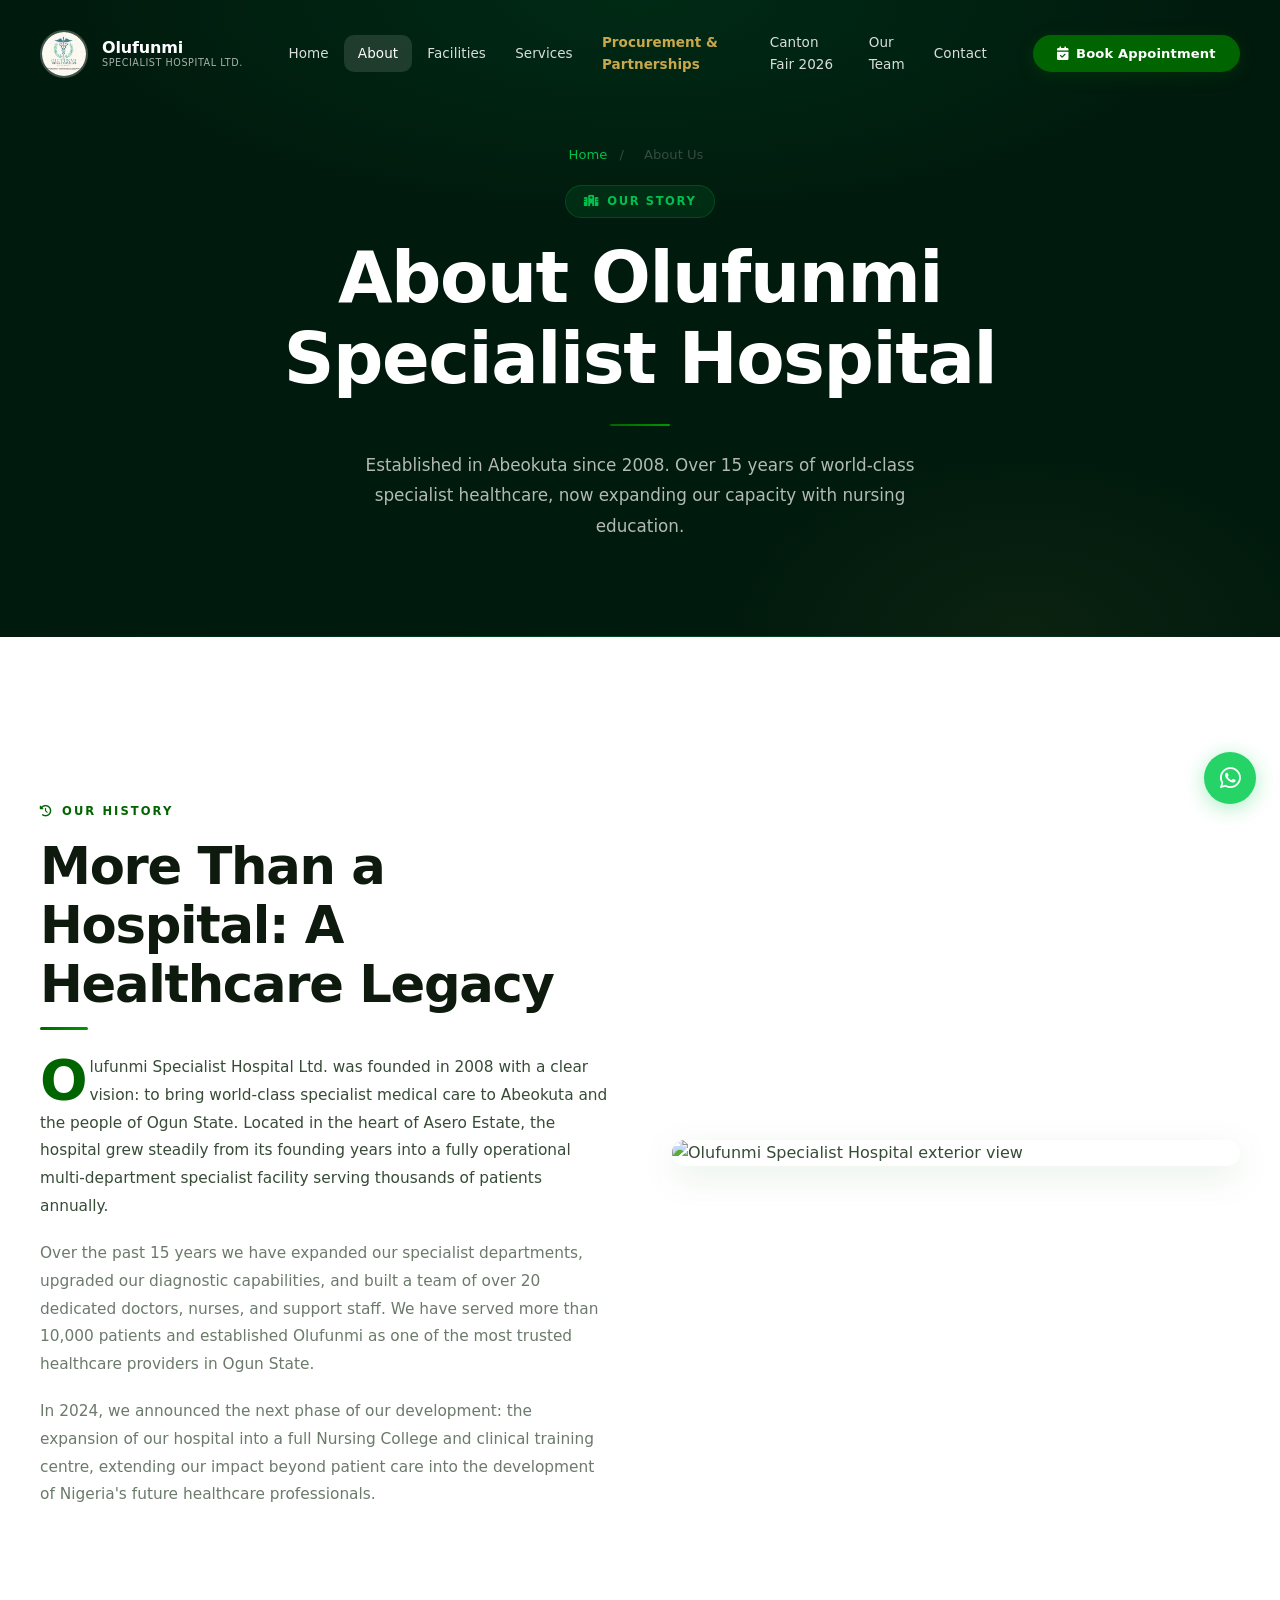
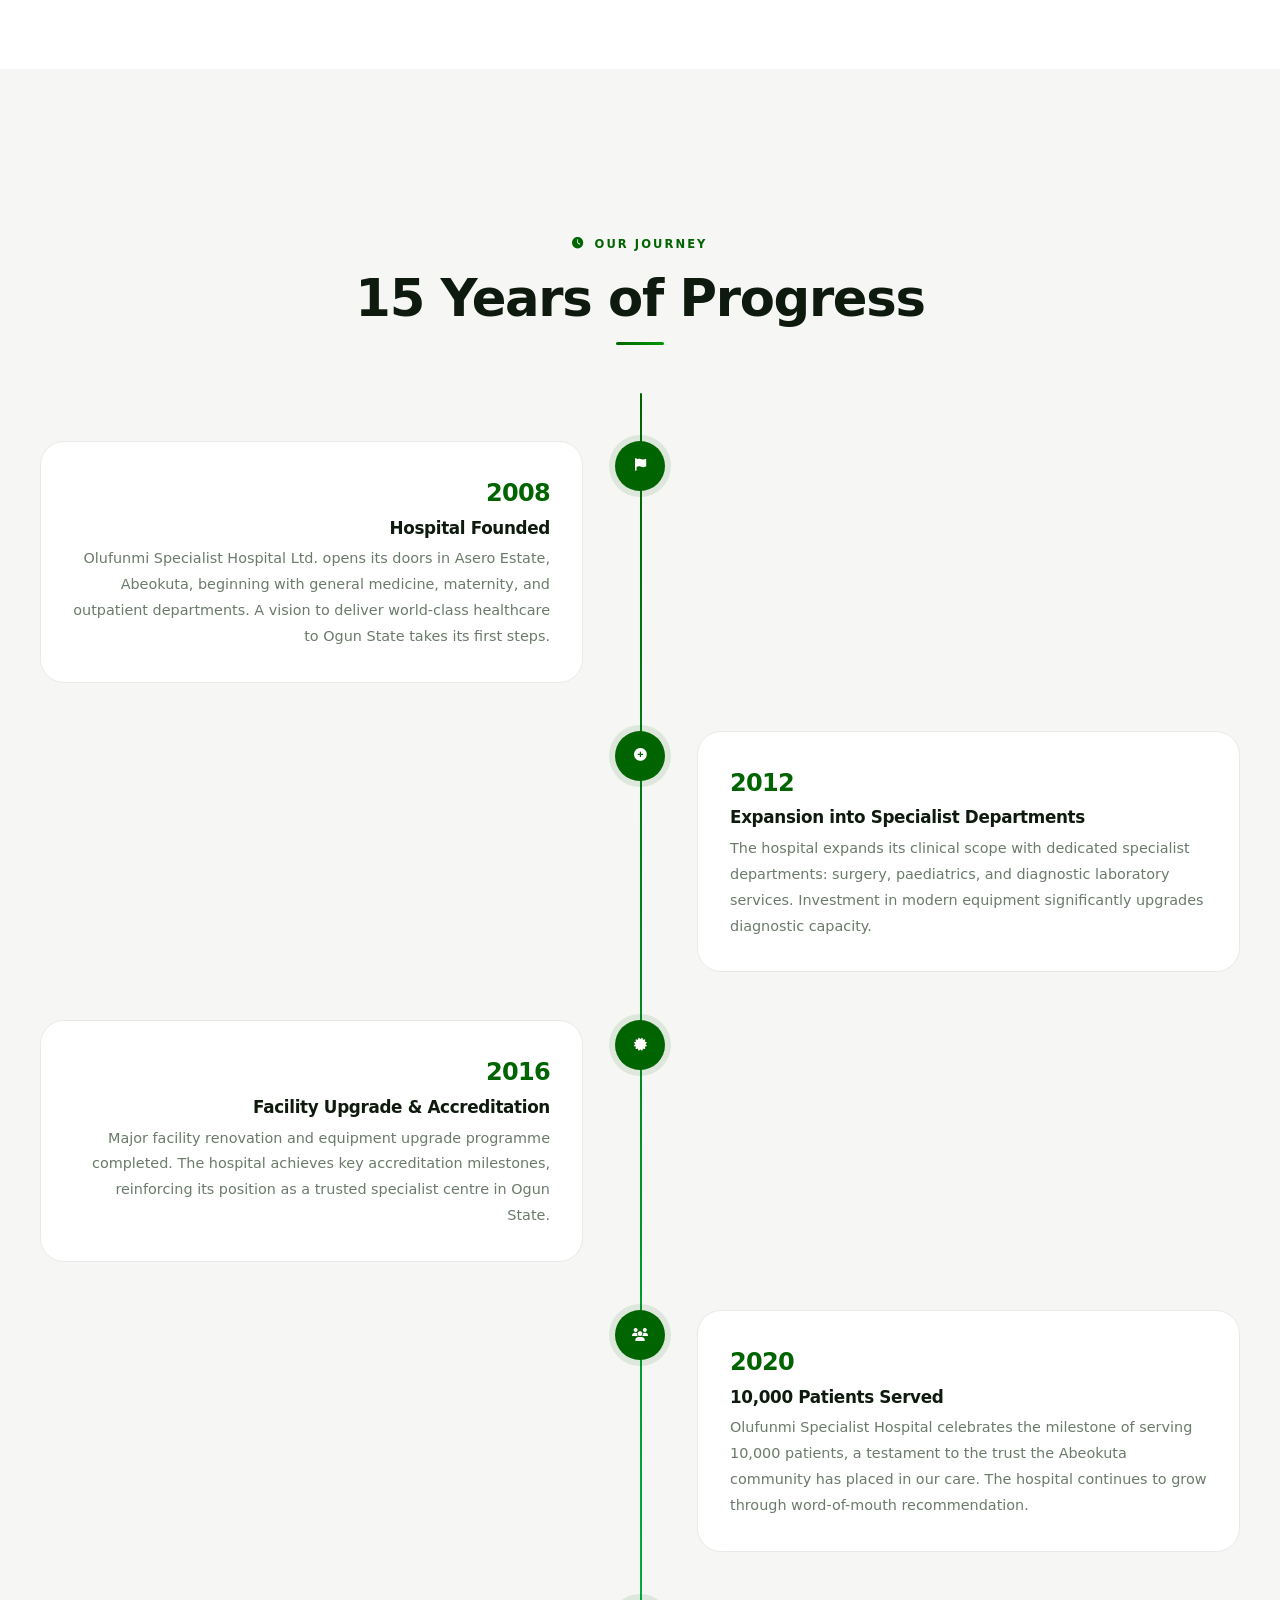
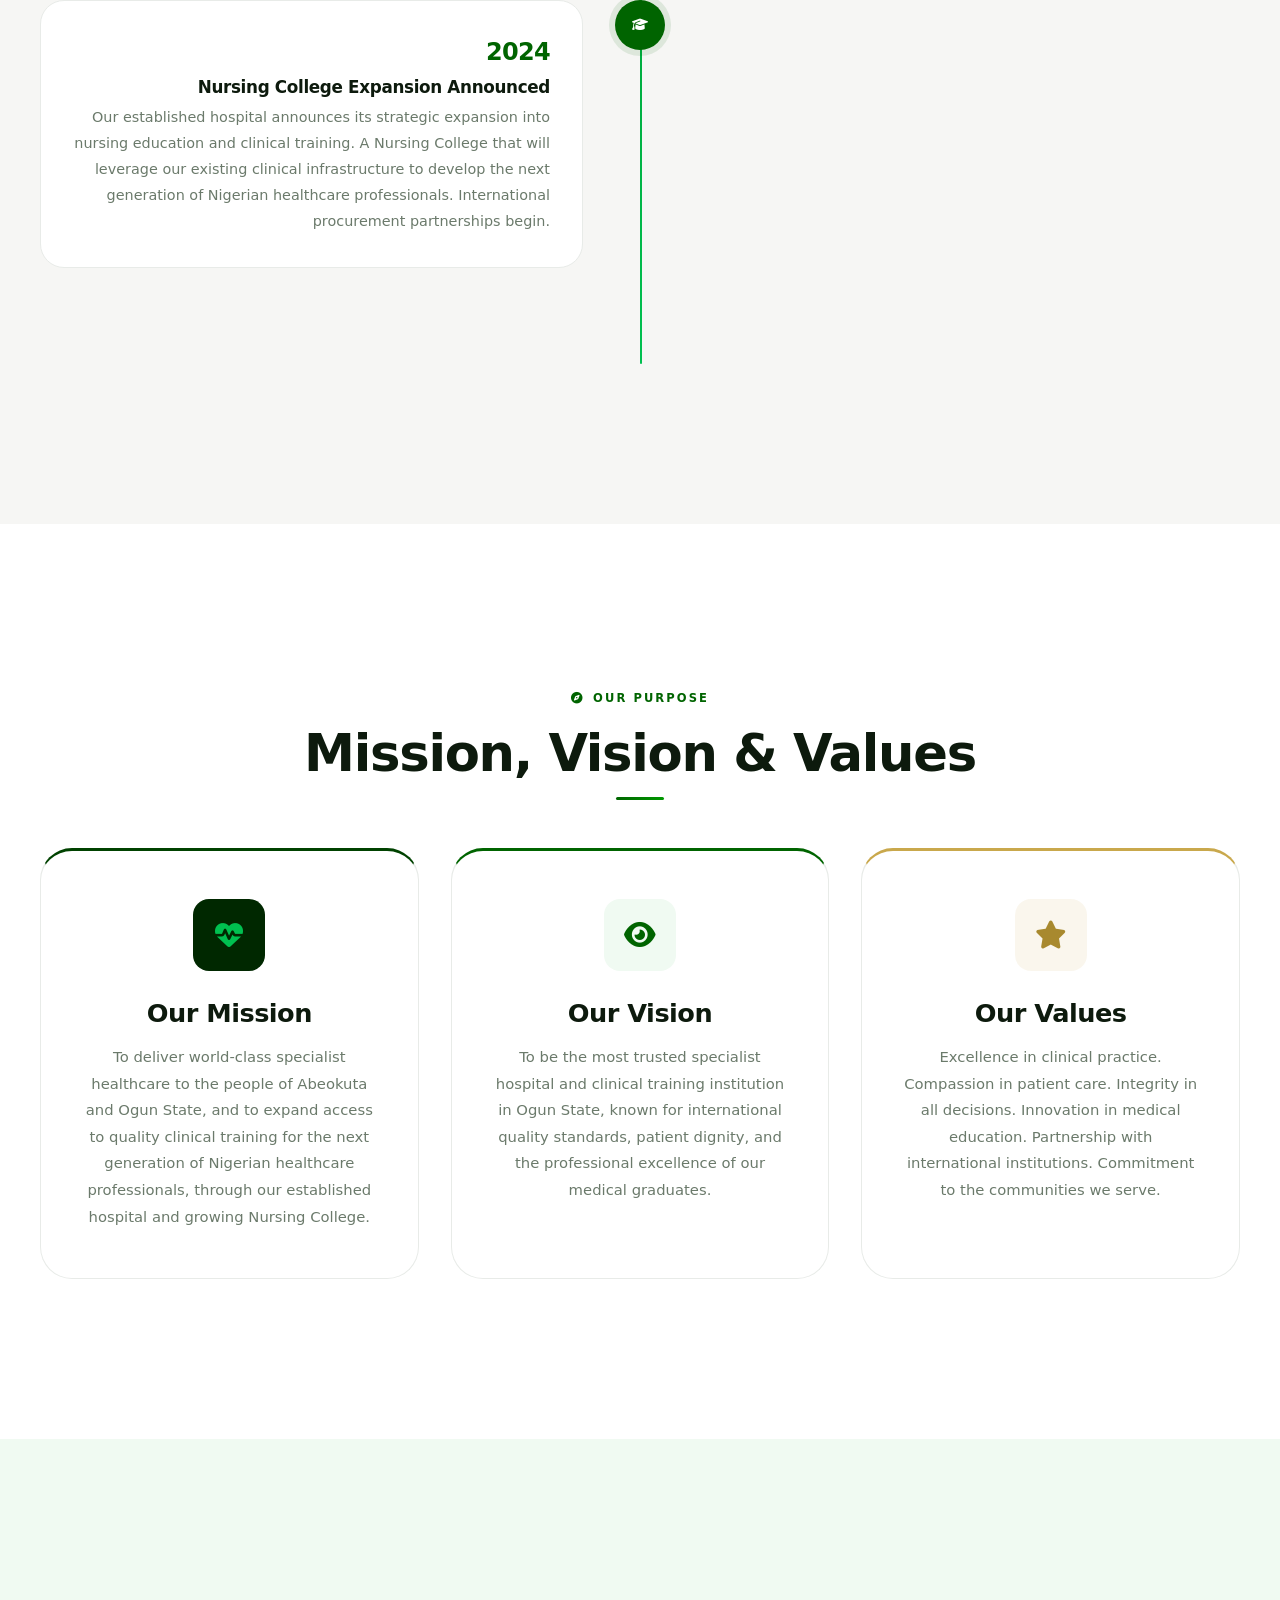
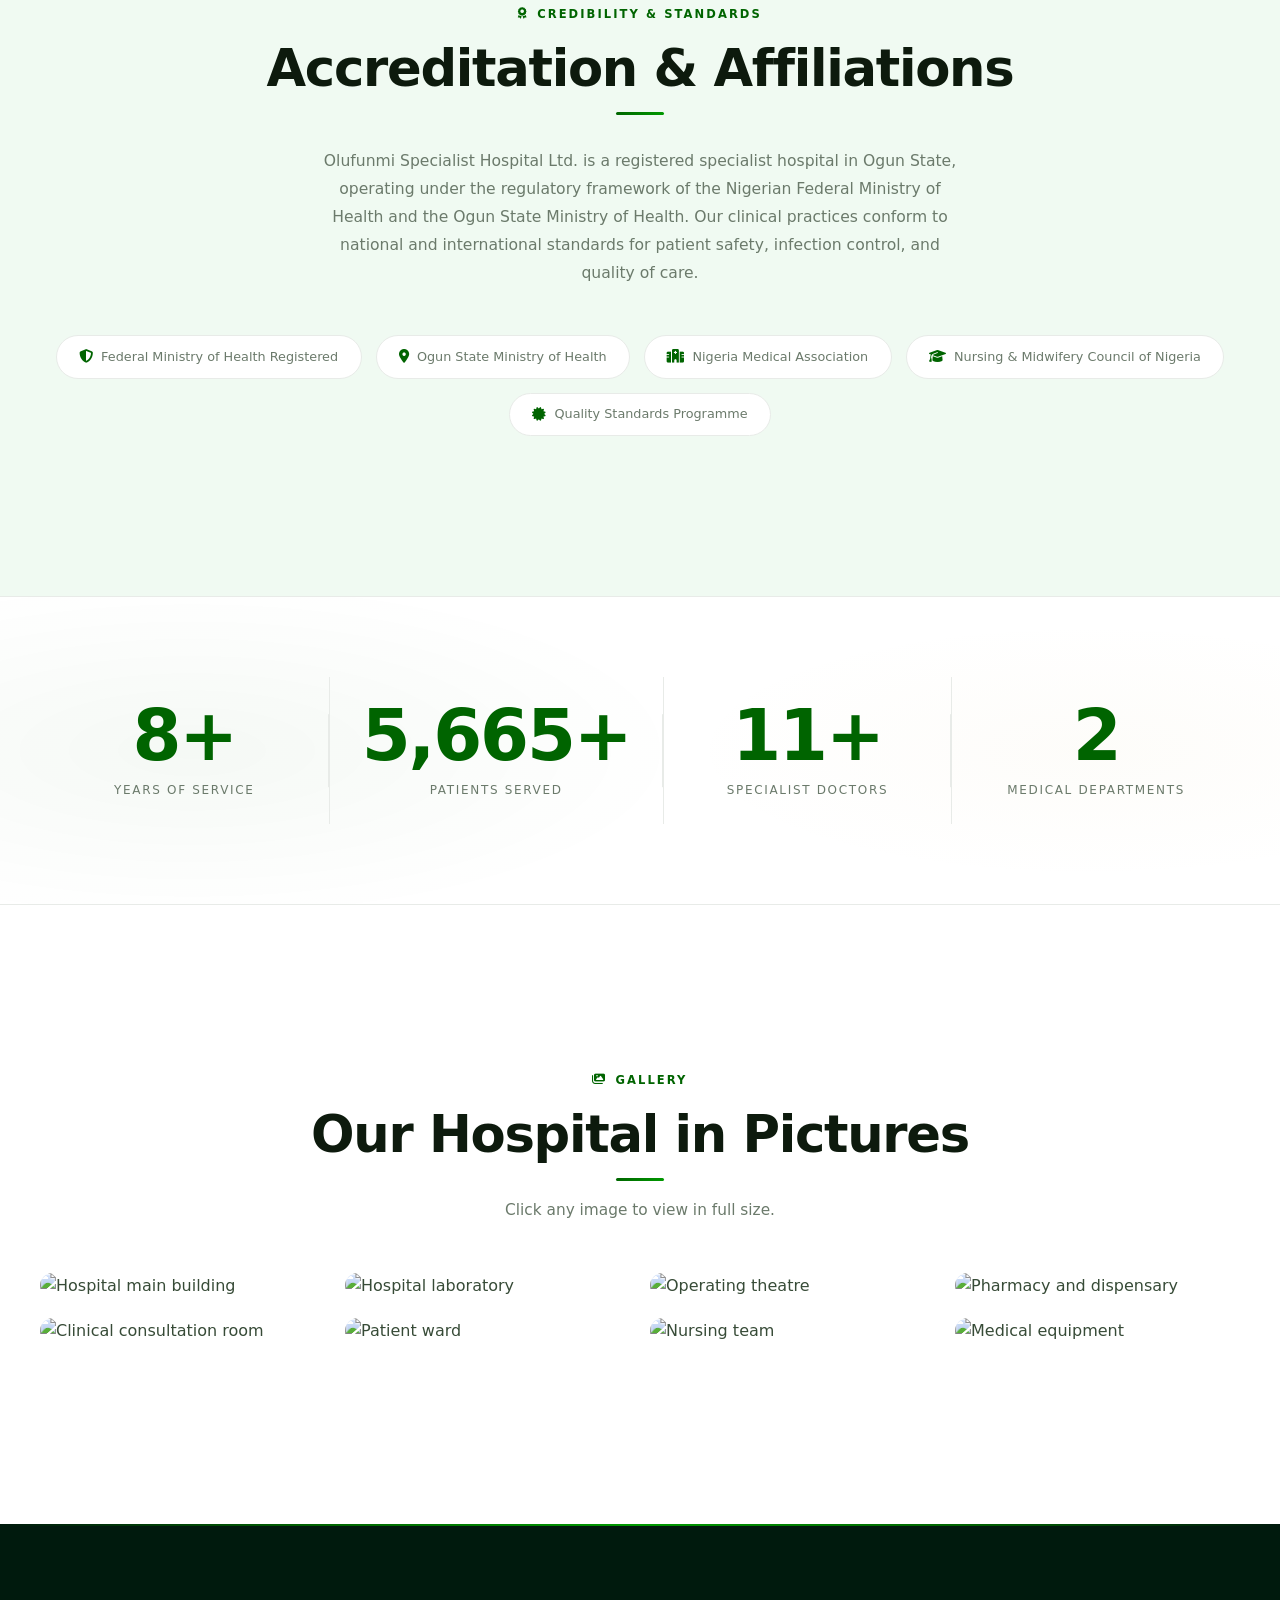
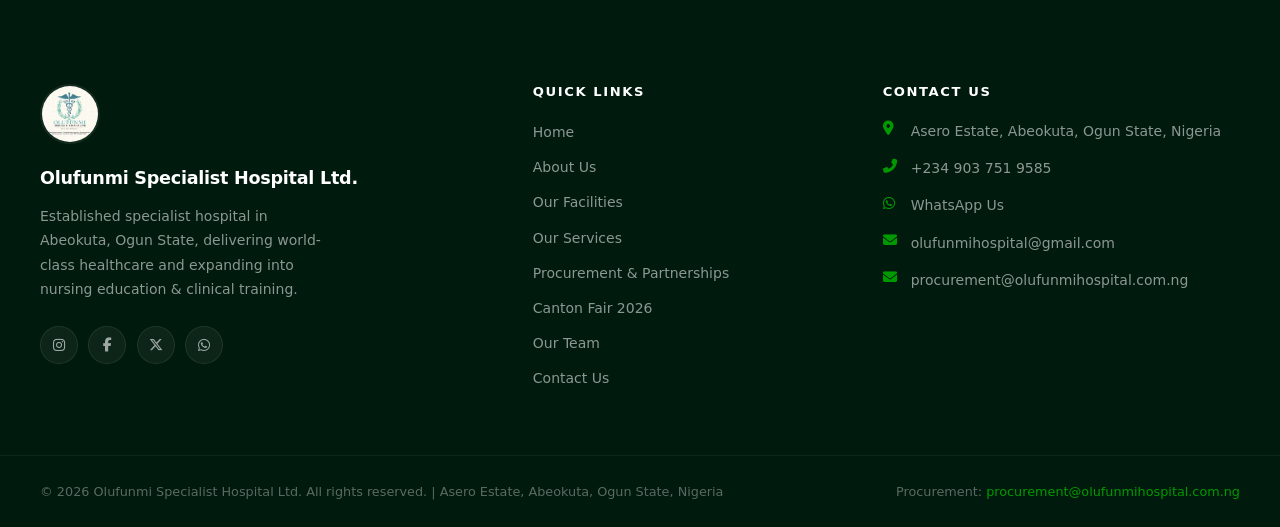
==== about.html @ 8be406b4 "first commit" ====
<!DOCTYPE html>
<html lang="en">
<head>
  <meta charset="UTF-8">
  <meta name="viewport" content="width=device-width, initial-scale=1.0">
  <meta name="description" content="About Olufunmi Specialist Hospital Ltd., established in Abeokuta, Ogun State since 2008. Over 15 years delivering world-class specialist healthcare, now expanding into nursing education.">
  <meta name="keywords" content="about Olufunmi Specialist Hospital, hospital history Abeokuta, specialist hospital Ogun State Nigeria, nursing college expansion Nigeria">
  <meta property="og:title" content="About Us | Olufunmi Specialist Hospital Ltd.">
  <meta property="og:description" content="Established in 2008, Olufunmi Specialist Hospital has served Abeokuta for over 15 years. Learn about our history, mission, and expansion into nursing education.">
  <meta property="og:type" content="website">
  <meta name="theme-color" content="#003087">
  <title>About Us | Olufunmi Specialist Hospital Ltd.</title>
  <link href="https://fonts.googleapis.com/css2?family=Playfair+Display:wght@400;600;700;900&family=DM+Sans:wght@300;400;500;600;700&display=swap" rel="stylesheet">
  <link rel="stylesheet" href="https://cdnjs.cloudflare.com/ajax/libs/font-awesome/6.5.0/css/all.min.css">
  <link rel="stylesheet" href="https://cdnjs.cloudflare.com/ajax/libs/aos/2.3.4/aos.css">
  <link rel="stylesheet" href="https://cdnjs.cloudflare.com/ajax/libs/Swiper/10.3.1/swiper-bundle.min.css">
  <link rel="stylesheet" href="assets/css/styles.css">
</head>
<body>
  <a href="#main-content" class="sr-only skip-link">Skip to main content</a>

  <div class="scroll-progress" id="scrollProgress"></div>

  <!-- Navigation -->
  <nav class="navbar" id="navbar">
    <div class="container">
      <div class="nav-inner">
        <a href="index.html" class="nav-logo">
          <img src="assets/images/logo.jpeg" alt="Olufunmi Specialist Hospital Logo" width="52" height="52">
          <div class="nav-logo-text">
            <span class="nav-logo-name">Olufunmi</span>
            <span class="nav-logo-sub">Specialist Hospital Ltd.</span>
          </div>
        </a>
        <ul class="nav-links" id="navLinks">
          <li><a href="index.html">Home</a></li>
          <li><a href="about.html">About</a></li>
          <li><a href="facilities.html">Facilities</a></li>
          <li><a href="services.html">Services</a></li>
          <li class="nav-highlight"><a href="procurement.html">Procurement &amp; Partnerships</a></li>
          <li><a href="canton-fair.html">Canton Fair 2026</a></li>
          <li><a href="team.html">Our Team</a></li>
          <li><a href="contact.html">Contact</a></li>
        </ul>
        <div class="nav-actions">
          <a href="contact.html#appointment" class="btn btn-primary btn-sm">
            <i class="fas fa-calendar-check"></i> Book Appointment
          </a>
          <button class="hamburger" id="hamburger" aria-label="Toggle menu" aria-expanded="false">
            <span></span><span></span><span></span>
          </button>
        </div>
      </div>
    </div>
  </nav>

  <!-- Mobile Menu -->
  <div class="mobile-menu" id="mobileMenu" role="dialog" aria-label="Navigation menu">
    <button class="mobile-menu-close" aria-label="Close menu" onclick="document.getElementById('hamburger').click()"><i class="fas fa-times"></i></button>
    <a href="index.html" class="nav-link">Home</a>
    <a href="about.html" class="nav-link">About</a>
    <a href="facilities.html" class="nav-link">Facilities</a>
    <a href="services.html" class="nav-link">Services</a>
    <a href="procurement.html" class="nav-link highlight">Procurement</a>
    <a href="canton-fair.html" class="nav-link">Canton Fair 2026</a>
    <a href="team.html" class="nav-link">Our Team</a>
    <a href="contact.html" class="nav-link">Contact</a>
  </div>

  <main id="main-content">

    <!-- ===== SECTION 1: HERO BANNER ===== -->
    <section class="page-hero">
      <div class="container">
        <div data-aos="fade-up">
          <nav class="breadcrumb" aria-label="Breadcrumb">
            <a href="index.html">Home</a>
            <span aria-hidden="true">/</span>
            <span>About Us</span>
          </nav>
          <div class="page-hero-accent"><i class="fas fa-hospital"></i> Our Story</div>
          <h1>About Olufunmi<br>Specialist Hospital</h1>
          <div class="hero-divider"></div>
          <p class="hero-desc" style="margin:0 auto; text-align:center; color:rgba(255,255,255,0.7);">Established in Abeokuta since 2008. Over 15 years of world-class specialist healthcare, now expanding our capacity with nursing education.</p>
        </div>
      </div>
    </section>

    <!-- ===== SECTION 2: HISTORY & INTRO ===== -->
    <section class="section" style="background:var(--white);">
      <div class="container">
        <div class="grid-2" style="align-items:center; gap:4rem;">
          <div data-aos="fade-right">
            <span class="section-label"><i class="fas fa-history"></i> Our History</span>
            <h2 class="section-title" style="margin-bottom:1.5rem;">More Than a Hospital: A Healthcare Legacy</h2>
            <p class="drop-cap">Olufunmi Specialist Hospital Ltd. was founded in 2008 with a clear vision: to bring world-class specialist medical care to Abeokuta and the people of Ogun State. Located in the heart of Asero Estate, the hospital grew steadily from its founding years into a fully operational multi-department specialist facility serving thousands of patients annually.</p>
            <p style="margin-top:1.25rem; color:var(--text-muted);">Over the past 15 years we have expanded our specialist departments, upgraded our diagnostic capabilities, and built a team of over 20 dedicated doctors, nurses, and support staff. We have served more than 10,000 patients and established Olufunmi as one of the most trusted healthcare providers in Ogun State.</p>
            <p style="margin-top:1.25rem; color:var(--text-muted);">In 2024, we announced the next phase of our development: the expansion of our hospital into a full Nursing College and clinical training centre, extending our impact beyond patient care into the development of Nigeria's future healthcare professionals.</p>
          </div>
          <div data-aos="fade-left" data-aos-delay="150">
            <img src="https://picsum.photos/seed/hospital2/700/500" alt="Olufunmi Specialist Hospital exterior view" style="border-radius:var(--radius-lg); box-shadow:var(--shadow-lg);" loading="lazy">
          </div>
        </div>
      </div>
    </section>

    <!-- ===== SECTION 3: HISTORY TIMELINE ===== -->
    <section class="section" style="background:var(--off-white);">
      <div class="container">
        <div class="text-center" style="margin-bottom:3rem;" data-aos="fade-up">
          <span class="section-label"><i class="fas fa-clock"></i> Our Journey</span>
          <h2 class="section-title centered">15 Years of Progress</h2>
        </div>
        <div class="timeline">

          <div class="timeline-item" data-aos="fade-up">
            <div class="timeline-content">
              <div class="timeline-year">2008</div>
              <h3>Hospital Founded</h3>
              <p>Olufunmi Specialist Hospital Ltd. opens its doors in Asero Estate, Abeokuta, beginning with general medicine, maternity, and outpatient departments. A vision to deliver world-class healthcare to Ogun State takes its first steps.</p>
            </div>
            <div class="timeline-dot"><i class="fas fa-flag"></i></div>
            <div class="timeline-empty"></div>
          </div>

          <div class="timeline-item" data-aos="fade-up" data-aos-delay="100">
            <div class="timeline-empty"></div>
            <div class="timeline-dot"><i class="fas fa-plus-circle"></i></div>
            <div class="timeline-content">
              <div class="timeline-year">2012</div>
              <h3>Expansion into Specialist Departments</h3>
              <p>The hospital expands its clinical scope with dedicated specialist departments: surgery, paediatrics, and diagnostic laboratory services. Investment in modern equipment significantly upgrades diagnostic capacity.</p>
            </div>
          </div>

          <div class="timeline-item" data-aos="fade-up" data-aos-delay="150">
            <div class="timeline-content">
              <div class="timeline-year">2016</div>
              <h3>Facility Upgrade &amp; Accreditation</h3>
              <p>Major facility renovation and equipment upgrade programme completed. The hospital achieves key accreditation milestones, reinforcing its position as a trusted specialist centre in Ogun State.</p>
            </div>
            <div class="timeline-dot"><i class="fas fa-certificate"></i></div>
            <div class="timeline-empty"></div>
          </div>

          <div class="timeline-item" data-aos="fade-up" data-aos-delay="200">
            <div class="timeline-empty"></div>
            <div class="timeline-dot"><i class="fas fa-users"></i></div>
            <div class="timeline-content">
              <div class="timeline-year">2020</div>
              <h3>10,000 Patients Served</h3>
              <p>Olufunmi Specialist Hospital celebrates the milestone of serving 10,000 patients, a testament to the trust the Abeokuta community has placed in our care. The hospital continues to grow through word-of-mouth recommendation.</p>
            </div>
          </div>

          <div class="timeline-item" data-aos="fade-up" data-aos-delay="250">
            <div class="timeline-content">
              <div class="timeline-year">2024</div>
              <h3>Nursing College Expansion Announced</h3>
              <p>Our established hospital announces its strategic expansion into nursing education and clinical training. A Nursing College that will leverage our existing clinical infrastructure to develop the next generation of Nigerian healthcare professionals. International procurement partnerships begin.</p>
            </div>
            <div class="timeline-dot"><i class="fas fa-graduation-cap"></i></div>
            <div class="timeline-empty"></div>
          </div>

        </div>
      </div>
    </section>

    <!-- ===== SECTION 4: MISSION / VISION / VALUES ===== -->
    <section class="section" style="background:var(--white);">
      <div class="container">
        <div class="text-center" style="margin-bottom:3rem;" data-aos="fade-up">
          <span class="section-label"><i class="fas fa-compass"></i> Our Purpose</span>
          <h2 class="section-title centered">Mission, Vision &amp; Values</h2>
        </div>
        <div class="grid-3" data-aos="fade-up" data-aos-delay="100">
          <div class="mvv-card mission">
            <div class="mvv-icon"><i class="fas fa-heartbeat"></i></div>
            <h3>Our Mission</h3>
            <p>To deliver world-class specialist healthcare to the people of Abeokuta and Ogun State, and to expand access to quality clinical training for the next generation of Nigerian healthcare professionals, through our established hospital and growing Nursing College.</p>
          </div>
          <div class="mvv-card vision">
            <div class="mvv-icon"><i class="fas fa-eye"></i></div>
            <h3>Our Vision</h3>
            <p>To be the most trusted specialist hospital and clinical training institution in Ogun State, known for international quality standards, patient dignity, and the professional excellence of our medical graduates.</p>
          </div>
          <div class="mvv-card values">
            <div class="mvv-icon"><i class="fas fa-star"></i></div>
            <h3>Our Values</h3>
            <p>Excellence in clinical practice. Compassion in patient care. Integrity in all decisions. Innovation in medical education. Partnership with international institutions. Commitment to the communities we serve.</p>
          </div>
        </div>
      </div>
    </section>

    <!-- ===== SECTION 5: CREDIBILITY ===== -->
    <section class="credibility-section">
      <div class="container">
        <div class="text-center" style="margin-bottom:2rem;" data-aos="fade-up">
          <span class="section-label"><i class="fas fa-award"></i> Credibility &amp; Standards</span>
          <h2 class="section-title centered">Accreditation &amp; Affiliations</h2>
        </div>
        <div class="credibility-statement" data-aos="fade-up" data-aos-delay="100">
          <p>Olufunmi Specialist Hospital Ltd. is a registered specialist hospital in Ogun State, operating under the regulatory framework of the Nigerian Federal Ministry of Health and the Ogun State Ministry of Health. Our clinical practices conform to national and international standards for patient safety, infection control, and quality of care.</p>
        </div>
        <div class="affiliation-strip" data-aos="fade-up" data-aos-delay="150">
          <div class="affiliation-badge"><i class="fas fa-shield-alt"></i> Federal Ministry of Health Registered</div>
          <div class="affiliation-badge"><i class="fas fa-map-marker-alt"></i> Ogun State Ministry of Health</div>
          <div class="affiliation-badge"><i class="fas fa-hospital"></i> Nigeria Medical Association</div>
          <div class="affiliation-badge"><i class="fas fa-graduation-cap"></i> Nursing &amp; Midwifery Council of Nigeria</div>
          <div class="affiliation-badge"><i class="fas fa-certificate"></i> Quality Standards Programme</div>
        </div>
      </div>
    </section>

    <!-- ===== SECTION 6: STATS STRIP ===== -->
    <section class="stats-strip">
      <div class="container">
        <div class="stats-grid">
          <div class="stat-item" data-aos="fade-up">
            <span class="stat-number" data-target="15" data-suffix="+">0</span>
            <span class="stat-label">Years of Service</span>
          </div>
          <div class="stat-item" data-aos="fade-up" data-aos-delay="100">
            <span class="stat-number" data-target="10000" data-suffix="+">0</span>
            <span class="stat-label">Patients Served</span>
          </div>
          <div class="stat-item" data-aos="fade-up" data-aos-delay="200">
            <span class="stat-number" data-target="20" data-suffix="+">0</span>
            <span class="stat-label">Specialist Doctors</span>
          </div>
          <div class="stat-item" data-aos="fade-up" data-aos-delay="300">
            <span class="stat-number" data-target="5">0</span>
            <span class="stat-label">Medical Departments</span>
          </div>
        </div>
      </div>
    </section>

    <!-- ===== SECTION 7: PHOTO GALLERY ===== -->
    <section class="gallery">
      <div class="container">
        <div class="text-center" style="margin-bottom:3rem;" data-aos="fade-up">
          <span class="section-label"><i class="fas fa-images"></i> Gallery</span>
          <h2 class="section-title centered">Our Hospital in Pictures</h2>
          <p style="margin:1rem auto 0; color:var(--text-muted);">Click any image to view in full size.</p>
        </div>
        <div class="gallery-grid" data-aos="fade-up" data-aos-delay="100">
          <div class="gallery-item">
            <img data-src="https://picsum.photos/seed/hospital1/600/400" src="https://picsum.photos/seed/hospital1/600/400" alt="Hospital main building" loading="lazy">
          </div>
          <div class="gallery-item">
            <img data-src="https://picsum.photos/seed/clinic/600/700" src="https://picsum.photos/seed/clinic/600/700" alt="Clinical consultation room" loading="lazy">
          </div>
          <div class="gallery-item">
            <img data-src="https://picsum.photos/seed/lab/600/450" src="https://picsum.photos/seed/lab/600/450" alt="Hospital laboratory" loading="lazy">
          </div>
          <div class="gallery-item">
            <img data-src="https://picsum.photos/seed/ward/600/380" src="https://picsum.photos/seed/ward/600/380" alt="Patient ward" loading="lazy">
          </div>
          <div class="gallery-item">
            <img data-src="https://picsum.photos/seed/surgery/600/500" src="https://picsum.photos/seed/surgery/600/500" alt="Operating theatre" loading="lazy">
          </div>
          <div class="gallery-item">
            <img data-src="https://picsum.photos/seed/nurse1/600/420" src="https://picsum.photos/seed/nurse1/600/420" alt="Nursing team" loading="lazy">
          </div>
          <div class="gallery-item">
            <img data-src="https://picsum.photos/seed/pharmacy/600/460" src="https://picsum.photos/seed/pharmacy/600/460" alt="Pharmacy and dispensary" loading="lazy">
          </div>
          <div class="gallery-item">
            <img data-src="https://picsum.photos/seed/medical/600/390" src="https://picsum.photos/seed/medical/600/390" alt="Medical equipment" loading="lazy">
          </div>
        </div>
      </div>
    </section>

  </main>

  <!-- WhatsApp FAB -->
  <a href="https://wa.me/2349037519585" class="whatsapp-fab" target="_blank" rel="noopener noreferrer" aria-label="Chat on WhatsApp">
    <i class="fab fa-whatsapp"></i>
    <span class="fab-tooltip">Chat with us</span>
  </a>

  <!-- Back to Top -->
  <button class="back-to-top" id="backToTop" aria-label="Back to top">
    <i class="fas fa-chevron-up"></i>
  </button>

  <!-- Footer -->
  <footer class="footer">
    <div class="container">
      <div class="footer-top">
        <div class="footer-brand">
          <img src="assets/images/logo.jpeg" alt="Olufunmi Specialist Hospital Logo" width="64" height="64">
          <div class="footer-tagline">Olufunmi Specialist Hospital Ltd.</div>
          <p>Established specialist hospital in Abeokuta, Ogun State, delivering world-class healthcare and expanding into nursing education &amp; clinical training.</p>
          <div class="footer-social">
            <a href="https://www.instagram.com/olufunmihospital" target="_blank" rel="noopener noreferrer" aria-label="Instagram"><i class="fab fa-instagram"></i></a>
            <a href="https://www.facebook.com/olufunmihospital" target="_blank" rel="noopener noreferrer" aria-label="Facebook"><i class="fab fa-facebook-f"></i></a>
            <a href="https://twitter.com/olufunmihospitl" target="_blank" rel="noopener noreferrer" aria-label="Twitter / X"><i class="fab fa-x-twitter"></i></a>
            <a href="https://wa.me/2349037519585" target="_blank" rel="noopener noreferrer" aria-label="WhatsApp"><i class="fab fa-whatsapp"></i></a>
          </div>
        </div>
        <div class="footer-links">
          <h4>Quick Links</h4>
          <ul>
            <li><a href="index.html">Home</a></li>
            <li><a href="about.html">About Us</a></li>
            <li><a href="facilities.html">Our Facilities</a></li>
            <li><a href="services.html">Our Services</a></li>
            <li><a href="procurement.html">Procurement &amp; Partnerships</a></li>
            <li><a href="canton-fair.html">Canton Fair 2026</a></li>
            <li><a href="team.html">Our Team</a></li>
            <li><a href="contact.html">Contact Us</a></li>
          </ul>
        </div>
        <div class="footer-contact">
          <h4>Contact Us</h4>
          <address>
            <p><i class="fas fa-map-marker-alt"></i> Asero Estate, Abeokuta, Ogun State, Nigeria</p>
            <p><i class="fas fa-phone-alt"></i> <a href="tel:+2349037519585">+234 903 751 9585</a></p>
            <p><i class="fab fa-whatsapp"></i> <a href="https://wa.me/2349037519585" target="_blank" rel="noopener noreferrer">WhatsApp Us</a></p>
            <p><i class="fas fa-envelope"></i> <a href="mailto:olufunmihospital@gmail.com">olufunmihospital@gmail.com</a></p>
            <p><i class="fas fa-envelope"></i> <a href="mailto:procurement@olufunmihospital.com.ng">procurement@olufunmihospital.com.ng</a></p>
          </address>
        </div>
      </div>
    </div>
    <div class="footer-bottom">
      <div class="container">
        <p>&copy; 2026 Olufunmi Specialist Hospital Ltd. All rights reserved. | Asero Estate, Abeokuta, Ogun State, Nigeria</p>
        <p>Procurement: <a href="mailto:procurement@olufunmihospital.com.ng">procurement@olufunmihospital.com.ng</a></p>
      </div>
    </div>
  </footer>

  <script src="https://cdnjs.cloudflare.com/ajax/libs/aos/2.3.4/aos.js"></script>
  <script src="https://cdnjs.cloudflare.com/ajax/libs/Swiper/10.3.1/swiper-bundle.min.js"></script>
  <script src="https://cdnjs.cloudflare.com/ajax/libs/typed.js/2.0.16/typed.umd.js"></script>
  <script src="assets/js/main.js" defer></script>
</body>
</html>
---- assets/css/styles.css ----
/* ============================================================
   Olufunmi Specialist Hospital Ltd.
   Complete Redesign — Poppins · Green Monochromatic · Award-Level
   ============================================================ */

/* ===== 1. DESIGN TOKENS ===== */
:root {
  /* Green Monochromatic Scale */
  --green-950: #001a0d;
  --green-900: #002800;
  --green-800: #004200;
  --green-700: #005200;
  --green-600: #006400; /* PRIMARY */
  --green-500: #007a00;
  --green-400: #009a00;
  --green-300: #00c050;
  --green-200: #a8e6b0;
  --green-100: #d4f0d9;
  --green-50: #f0faf2;
  --green-25: #f8fdf9;

  /* Brand Aliases */
  --primary: var(--green-600);
  --primary-light: var(--green-500);
  --primary-dark: var(--green-800);
  --primary-darker: var(--green-900);
  --primary-black: var(--green-950);

  /* Accent */
  --accent: #c9a84c;
  --accent-light: #e8c97a;
  --accent-dark: #a8892e;

  /* Neutrals — warm not cold */
  --white: #ffffff;
  --off-white: #fafafa;
  --surface: #f6f6f4;
  --surface-green: var(--green-50);
  --border: #e8ebe8;
  --border-green: #c8dac8;

  /* Text */
  --text-heading: #0d1a0d;
  --text-dark: #1a2e1a;
  --text-body: #374b37;
  --text-muted: #6b7a6b;
  --text-light: #9aaa9a;

  /* Gradients */
  --grad-primary: linear-gradient(135deg, var(--green-800), var(--green-600));
  --grad-green: linear-gradient(135deg, var(--green-600), var(--green-400));
  --grad-dark: linear-gradient(
    160deg,
    var(--green-950) 0%,
    var(--green-900) 100%
  );
  --grad-gold: linear-gradient(135deg, #c9a84c, #e8c97a);

  /* Shadows — green-tinted */
  --shadow-xs: 0 1px 3px rgba(0, 100, 0, 0.04);
  --shadow-sm: 0 2px 8px rgba(0, 100, 0, 0.06);
  --shadow-md: 0 4px 20px rgba(0, 100, 0, 0.08);
  --shadow-lg: 0 10px 36px rgba(0, 100, 0, 0.1);
  --shadow-xl: 0 18px 52px rgba(0, 100, 0, 0.12);
  --shadow-glow: 0 0 28px rgba(0, 160, 80, 0.14);
  --shadow-gold: 0 0 22px rgba(201, 168, 76, 0.2);
  --dark-2: var(--green-900);
  --off-white: var(--surface);
  --teal: #2a9d8f;
  --teal-light: #4cc9bd;

  /* Typography */
  --font: "Poppins", system-ui, -apple-system, sans-serif;

  /* Spacing — generous */
  --space-1: 0.25rem;
  --space-2: 0.5rem;
  --space-3: 0.75rem;
  --space-4: 1rem;
  --space-5: 1.25rem;
  --space-6: 1.5rem;
  --space-8: 2rem;
  --space-10: 2.5rem;
  --space-12: 3rem;
  --space-16: 4rem;
  --space-20: 5rem;
  --space-24: 6rem;
  --space-32: 8rem;
  --space-40: 10rem;

  /* Semantic spacing */
  --section-padding: var(--space-40);
  --section-padding-sm: var(--space-24);
  --card-padding: 2.5rem;

  /* Layout */
  --container: 1320px;
  --radius-xs: 6px;
  --radius-sm: 10px;
  --radius-md: 16px;
  --radius-lg: 24px;
  --radius-xl: 32px;
  --radius-pill: 100px;

  /* Transitions */
  --ease: cubic-bezier(0.4, 0, 0.2, 1);
  --ease-spring: cubic-bezier(0.34, 1.56, 0.64, 1);
  --transition: all 0.3s var(--ease);
  --transition-slow: all 0.6s var(--ease);
}

/* ===== 2. RESET & BASE ===== */
*,
*::before,
*::after {
  box-sizing: border-box;
  margin: 0;
  padding: 0;
}

html {
  scroll-behavior: smooth;
  font-size: 16px;
  -webkit-text-size-adjust: 100%;
}

body {
  font-family: var(--font);
  color: var(--text-body);
  background: var(--white);
  overflow-x: hidden;
  -webkit-font-smoothing: antialiased;
  -moz-osx-font-smoothing: grayscale;
  line-height: 1.6;
}

img,
video {
  max-width: 100%;
  display: block;
}

a {
  text-decoration: none;
  color: inherit;
}

ul {
  list-style: none;
}

button {
  font-family: var(--font);
}

::selection {
  background: var(--green-600);
  color: white;
}

:focus-visible {
  outline: 2px solid var(--green-600);
  outline-offset: 3px;
  border-radius: 3px;
}

@media (prefers-reduced-motion: reduce) {
  *,
  *::before,
  *::after {
    animation-duration: 0.01ms !important;
    animation-iteration-count: 1 !important;
    transition-duration: 0.01ms !important;
    scroll-behavior: auto !important;
  }
}

/* ===== 3. TYPOGRAPHY ===== */
h1,
h2,
h3,
h4,
h5,
h6 {
  font-family: var(--font);
  color: var(--text-heading);
  line-height: 1.15;
  letter-spacing: -0.02em;
}

h1 {
  font-size: clamp(2.6rem, 5.5vw, 5rem);
  font-weight: 800;
}
h2 {
  font-size: clamp(2rem, 4vw, 3.25rem);
  font-weight: 700;
}
h3 {
  font-size: clamp(1.2rem, 2vw, 1.6rem);
  font-weight: 600;
}
h4 {
  font-size: clamp(1rem, 1.5vw, 1.2rem);
  font-weight: 600;
}
h5 {
  font-size: 1rem;
  font-weight: 600;
}

p {
  font-size: clamp(0.95rem, 1.2vw, 1.05rem);
  line-height: 1.8;
  max-width: 66ch;
  color: var(--text-body);
  font-weight: 400;
}

.section-label {
  display: inline-flex;
  align-items: center;
  gap: 0.5rem;
  font-family: var(--font);
  font-weight: 600;
  font-size: 0.72rem;
  text-transform: uppercase;
  letter-spacing: 0.18em;
  color: var(--green-600);
  margin-bottom: 1rem;
}

.section-title {
  font-family: var(--font);
  color: var(--text-heading);
  letter-spacing: -0.025em;
  font-weight: 700;
}

.section-title::after {
  content: "";
  display: block;
  height: 3px;
  width: 48px;
  background: var(--grad-green);
  border-radius: 3px;
  margin-top: 14px;
  transition: width 0.6s var(--ease);
}

.section-title.centered::after {
  margin: 14px auto 0;
}

.section-title.animate::after {
  width: 48px;
}

/* ===== 4. LAYOUT UTILITIES ===== */
.container {
  max-width: var(--container);
  margin: 0 auto;
  padding: 0 clamp(1.25rem, 5vw, 2.5rem);
}

.section {
  padding: var(--section-padding) 0;
}

.section-sm {
  padding: var(--section-padding-sm) 0;
}

.grid-2 {
  display: grid;
  grid-template-columns: 1fr;
  gap: 2rem;
}
.grid-3 {
  display: grid;
  grid-template-columns: 1fr;
  gap: 2rem;
}
.grid-4 {
  display: grid;
  grid-template-columns: 1fr;
  gap: 2rem;
}

.flex-center {
  display: flex;
  align-items: center;
  justify-content: center;
}
.flex-between {
  display: flex;
  align-items: center;
  justify-content: space-between;
}

.text-center {
  text-align: center;
}
.text-white {
  color: white;
}
.text-accent {
  color: var(--accent);
}
.text-green {
  color: var(--green-600);
}

.sr-only {
  position: absolute;
  width: 1px;
  height: 1px;
  padding: 0;
  margin: -1px;
  overflow: hidden;
  clip-path: inset(50%);
  white-space: nowrap;
  border: 0;
}

.skip-link {
  position: absolute;
  top: -100%;
  left: 1rem;
  background: var(--green-600);
  color: white;
  padding: 0.75rem 1.5rem;
  border-radius: var(--radius-sm);
  z-index: 10001;
  font-weight: 600;
  font-size: 0.875rem;
}

.skip-link:focus {
  top: 1rem;
}

/* ===== 5. BUTTONS ===== */
.btn {
  display: inline-flex;
  align-items: center;
  gap: 0.5rem;
  padding: 0.875rem 2rem;
  border-radius: var(--radius-pill);
  font-family: var(--font);
  font-weight: 600;
  font-size: 0.9rem;
  text-decoration: none;
  border: 2px solid transparent;
  cursor: pointer;
  transition: var(--transition);
  position: relative;
  overflow: hidden;
  white-space: nowrap;
  letter-spacing: 0.01em;
  line-height: 1;
}

.btn-primary {
  background: var(--green-600);
  color: white;
  border-color: var(--green-600);
  box-shadow: 0 4px 16px rgba(0, 100, 0, 0.25);
}

.btn-primary:hover {
  background: var(--green-800);
  border-color: var(--green-800);
  color: white;
  transform: translateY(-2px);
  box-shadow: 0 8px 28px rgba(0, 100, 0, 0.35);
}

.btn-secondary {
  background: var(--green-50);
  color: var(--green-600);
  border-color: var(--border-green);
}

.btn-secondary:hover {
  background: var(--green-600);
  color: white;
  border-color: var(--green-600);
  transform: translateY(-2px);
}

.btn-accent {
  background: var(--grad-gold);
  color: #1a1200;
  border-color: transparent;
  box-shadow: var(--shadow-gold);
}

.btn-accent:hover {
  transform: translateY(-2px);
  box-shadow: 0 8px 32px rgba(201, 168, 76, 0.45);
  color: #1a1200;
}

.btn-outline {
  background: transparent;
  color: var(--green-600);
  border-color: var(--green-600);
}

.btn-outline:hover {
  background: var(--green-600);
  color: white;
  transform: translateY(-2px);
}

.btn-outline-white {
  background: transparent;
  color: white;
  border-color: rgba(255, 255, 255, 0.5);
}

.btn-outline-white:hover {
  background: white;
  color: var(--green-800);
  border-color: white;
}

.btn-ghost {
  background: rgba(255, 255, 255, 0.08);
  color: rgba(255, 255, 255, 0.85);
  border-color: rgba(255, 255, 255, 0.12);
}

.btn-ghost:hover {
  background: rgba(255, 255, 255, 0.14);
  color: white;
  border-color: rgba(255, 255, 255, 0.25);
}

.btn-sm {
  padding: 0.6rem 1.4rem;
  font-size: 0.82rem;
}
.btn-lg {
  padding: 1.1rem 2.8rem;
  font-size: 1rem;
}

/* ===== 6. PRELOADER ===== */
#preloader {
  position: fixed;
  inset: 0;
  background: var(--green-950);
  z-index: 10000;
  display: flex;
  flex-direction: column;
  align-items: center;
  justify-content: center;
  gap: 0;
  transition:
    opacity 0.6s var(--ease),
    visibility 0.6s var(--ease);
}

#preloader.hidden {
  opacity: 0;
  visibility: hidden;
  pointer-events: none;
}

.preloader-cross {
  position: relative;
  width: 56px;
  height: 56px;
  animation: pulse 1.8s ease-in-out infinite;
}

.preloader-cross::before,
.preloader-cross::after {
  content: "";
  position: absolute;
  background: white;
  border-radius: 4px;
}

.preloader-cross::before {
  width: 56px;
  height: 16px;
  top: 50%;
  left: 0;
  transform: translateY(-50%);
}

.preloader-cross::after {
  width: 16px;
  height: 56px;
  left: 50%;
  top: 0;
  transform: translateX(-50%);
}

.preloader-logo {
  font-family: var(--font);
  font-size: 1.1rem;
  font-weight: 700;
  color: white;
  margin-top: 2rem;
  letter-spacing: 0.01em;
}

.preloader-tagline {
  font-size: 0.72rem;
  color: rgba(255, 255, 255, 0.5);
  letter-spacing: 0.22em;
  text-transform: uppercase;
  margin-top: 0.4rem;
}

/* ===== 7. NAVIGATION ===== */
.navbar {
  position: fixed;
  top: 0;
  left: 0;
  right: 0;
  z-index: 1000;
  padding: 1.5rem 0;
  transition: var(--transition);
}

.navbar.scrolled {
  background: rgba(255, 255, 255, 0.95);
  backdrop-filter: blur(24px);
  -webkit-backdrop-filter: blur(24px);
  padding: 0.9rem 0;
  box-shadow:
    0 1px 0 var(--border),
    0 4px 24px rgba(0, 100, 0, 0.07);
}

.nav-inner {
  display: flex;
  align-items: center;
  justify-content: space-between;
  gap: 2rem;
}

.nav-logo {
  display: flex;
  align-items: center;
  gap: 0.875rem;
  flex-shrink: 0;
}

.nav-logo img {
  width: 48px;
  height: 48px;
  border-radius: 50%;
  object-fit: cover;
  border: 2px solid rgba(255, 255, 255, 0.25);
  transition: var(--transition);
}

.navbar.scrolled .nav-logo img {
  border-color: var(--border-green);
}

.nav-logo-text {
  display: flex;
  flex-direction: column;
  line-height: 1.2;
}

.nav-logo-name {
  font-size: 1rem;
  font-weight: 700;
  color: white;
  transition: var(--transition);
  letter-spacing: -0.01em;
}

.navbar.scrolled .nav-logo-name {
  color: var(--green-800);
}

.nav-logo-sub {
  font-size: 0.6rem;
  font-weight: 500;
  color: rgba(255, 255, 255, 0.65);
  text-transform: uppercase;
  letter-spacing: 0.06em;
  transition: var(--transition);
}

.navbar.scrolled .nav-logo-sub {
  color: var(--text-muted);
}

.nav-links {
  display: none;
  align-items: center;
  gap: 0.125rem;
  list-style: none;
  flex: 1;
  justify-content: center;
}

.nav-links a {
  display: block;
  padding: 0.5rem 0.85rem;
  font-size: 0.845rem;
  font-weight: 500;
  border-radius: var(--radius-sm);
  color: rgba(255, 255, 255, 0.85);
  transition: var(--transition);
  letter-spacing: 0.005em;
}

.navbar.scrolled .nav-links a {
  color: var(--text-dark);
}

.nav-links a:hover {
  color: white;
  background: rgba(255, 255, 255, 0.1);
}

.navbar.scrolled .nav-links a:hover {
  color: var(--green-600);
  background: var(--green-50);
}

.nav-links a.active {
  color: white;
  background: rgba(255, 255, 255, 0.12);
}

.navbar.scrolled .nav-links a.active {
  color: var(--green-600);
  background: var(--green-50);
  font-weight: 600;
}

.nav-links .nav-highlight a {
  color: var(--accent) !important;
  font-weight: 600;
}

.nav-links .nav-highlight a:hover {
  background: rgba(201, 168, 76, 0.1);
}

.nav-actions {
  display: flex;
  align-items: center;
  gap: 1rem;
  flex-shrink: 0;
}

.hamburger {
  display: flex;
  flex-direction: column;
  gap: 5px;
  background: none;
  border: none;
  cursor: pointer;
  padding: 0.5rem;
  border-radius: var(--radius-sm);
}

.hamburger span {
  display: block;
  width: 22px;
  height: 2px;
  background: white;
  border-radius: 2px;
  transition: var(--transition);
  transform-origin: center;
}

.navbar.scrolled .hamburger span {
  background: var(--text-dark);
}

.hamburger.open span:nth-child(1) {
  transform: translateY(7px) rotate(45deg);
}
.hamburger.open span:nth-child(2) {
  opacity: 0;
  transform: scaleX(0);
}
.hamburger.open span:nth-child(3) {
  transform: translateY(-7px) rotate(-45deg);
}

.mobile-menu {
  position: fixed;
  inset: 0;
  background: var(--green-950);
  z-index: 999;
  display: flex;
  flex-direction: column;
  align-items: center;
  justify-content: center;
  gap: 0.25rem;
  transform: translateX(100%);
  transition: transform 0.45s cubic-bezier(0.4, 0, 0.2, 1);
}

.mobile-menu.open {
  transform: translateX(0);
}

.mobile-menu .nav-link {
  font-size: 1.75rem;
  font-weight: 700;
  color: rgba(255, 255, 255, 0.65);
  padding: 0.5rem 2rem;
  transition: var(--transition);
  opacity: 0;
  transform: translateX(-28px);
  text-align: center;
  letter-spacing: -0.02em;
}

.mobile-menu .nav-link.animate-in {
  animation: fadeInLeft 0.4s forwards;
}

.mobile-menu .nav-link:hover {
  color: white;
}

.mobile-menu .nav-link.highlight {
  color: var(--accent);
}

.mobile-menu-close {
  position: absolute;
  top: 1.5rem;
  right: 1.5rem;
  background: rgba(255, 255, 255, 0.08);
  border: 1px solid rgba(255, 255, 255, 0.12);
  color: white;
  width: 44px;
  height: 44px;
  border-radius: 50%;
  display: flex;
  align-items: center;
  justify-content: center;
  cursor: pointer;
  font-size: 1rem;
  transition: var(--transition);
}

.mobile-menu-close:hover {
  background: rgba(255, 255, 255, 0.15);
  transform: rotate(90deg);
}

/* ===== 8. HERO SECTION — STATIC DARK GREEN ===== */
.hero {
  min-height: 100vh;
  position: relative;
  overflow: hidden;
  display: flex;
  align-items: center;
  background-color: var(--green-950);
}

/* Dot grid pattern overlay */
.hero::before {
  content: "";
  position: absolute;
  inset: 0;
  background-image: radial-gradient(
    rgba(0, 192, 80, 0.18) 1px,
    transparent 1px
  );
  background-size: 36px 36px;
  pointer-events: none;
}

/* Radial glow */
.hero::after {
  content: "";
  position: absolute;
  inset: 0;
  background:
    radial-gradient(
      ellipse 55% 70% at 15% 55%,
      rgba(0, 100, 0, 0.32) 0%,
      transparent 100%
    ),
    radial-gradient(
      ellipse 40% 50% at 85% 25%,
      rgba(0, 160, 80, 0.1) 0%,
      transparent 100%
    );
  pointer-events: none;
}

#hero-canvas {
  position: absolute;
  inset: 0;
  opacity: 0.12;
  pointer-events: none;
  z-index: 1;
}

.hero-svg-decor {
  position: absolute;
  right: -4%;
  top: 50%;
  transform: translateY(-50%);
  width: min(42vw, 560px);
  opacity: 0.05;
  pointer-events: none;
  z-index: 1;
  animation: float 9s ease-in-out infinite;
}

.hero-content {
  position: relative;
  z-index: 2;
  padding-top: 5rem;
  padding-bottom: 4rem;
  text-align: center;
  max-width: 840px;
  margin: 0 auto;
}

.hero-badge {
  display: inline-flex;
  align-items: center;
  gap: 0.5rem;
  background: rgba(0, 192, 80, 0.1);
  border: 1px solid rgba(0, 192, 80, 0.22);
  color: rgba(255, 255, 255, 0.9);
  border-radius: var(--radius-pill);
  padding: 0.45rem 1.1rem;
  font-size: 0.78rem;
  font-weight: 500;
  margin-bottom: 1.75rem;
  letter-spacing: 0.01em;
}

.hero-badge i {
  color: var(--green-300);
  font-size: 0.85rem;
}

.hero h1 {
  color: white;
  margin-bottom: 1rem;
  line-height: 1.1;
  letter-spacing: -0.03em;
  font-weight: 800;
}

.hero h1 .text-accent {
  color: var(--green-300);
}

.hero-typed-wrapper {
  color: rgba(255, 255, 255, 0.75);
  font-size: clamp(1rem, 2vw, 1.3rem);
  font-weight: 400;
  min-height: 1.8rem;
  margin-bottom: 1.75rem;
  letter-spacing: 0.005em;
}

.hero-desc {
  color: rgba(255, 255, 255, 0.68);
  max-width: 580px;
  font-size: clamp(0.95rem, 1.4vw, 1.05rem);
  margin: 0 auto 2.5rem;
  line-height: 1.8;
  font-weight: 400;
}

.hero-buttons {
  display: flex;
  gap: 1rem;
  flex-wrap: wrap;
  margin-bottom: 2.25rem;
  justify-content: center;
}

.hero-whatsapp {
  display: inline-flex;
  align-items: center;
  gap: 0.5rem;
  color: rgba(255, 255, 255, 0.6);
  font-size: 0.875rem;
  font-weight: 400;
  transition: var(--transition);
}

.hero-whatsapp:hover {
  color: rgba(255, 255, 255, 0.9);
}

.hero-whatsapp i {
  color: #25d366;
  font-size: 1.1rem;
}

.scroll-indicator {
  position: absolute;
  bottom: 2.5rem;
  left: 50%;
  transform: translateX(-50%);
  color: rgba(255, 255, 255, 0.4);
  animation: bounce 2.2s ease-in-out infinite;
  font-size: 1rem;
  z-index: 2;
}

.typed-cursor {
  color: var(--green-300);
}

/* ===== 9. STATS STRIP ===== */
.stats-strip {
  background: var(--white);
  padding: var(--space-20) 0;
  border-top: 1px solid var(--border);
  border-bottom: 1px solid var(--border);
  position: relative;
  overflow: hidden;
}

.stats-strip::before {
  content: "";
  position: absolute;
  inset: 0;
  background:
    radial-gradient(
      ellipse 55% 80% at 15% 50%,
      rgba(0, 100, 0, 0.04),
      transparent 70%
    ),
    radial-gradient(
      ellipse 45% 60% at 85% 50%,
      rgba(201, 168, 76, 0.03),
      transparent 70%
    );
  pointer-events: none;
}

.stats-grid {
  display: grid;
  grid-template-columns: repeat(2, 1fr);
  gap: 0;
  position: relative;
}

.stat-item {
  text-align: center;
  padding: 1.5rem 2rem;
}

.stat-item + .stat-item {
  border-left: 1px solid var(--border);
}

.stat-number {
  display: block;
  font-family: var(--font);
  font-size: clamp(2.75rem, 5.5vw, 4.5rem);
  color: var(--green-600);
  font-weight: 800;
  line-height: 1;
  letter-spacing: -0.03em;
}

.stat-label {
  display: block;
  color: var(--text-muted);
  font-size: 0.75rem;
  text-transform: uppercase;
  letter-spacing: 0.14em;
  margin-top: 0.6rem;
  font-weight: 500;
}

/* ===== 10. CARD BASE ===== */
.card {
  background: white;
  border-radius: var(--radius-lg);
  box-shadow: var(--shadow-sm);
  overflow: hidden;
  transition: var(--transition);
  border: 1px solid var(--border);
}

.card:hover {
  transform: translateY(-6px);
  box-shadow: var(--shadow-lg);
  border-color: var(--border-green);
}

/* ===== 11. SERVICE CARDS ===== */
.service-card {
  background: white;
  border-radius: var(--radius-lg);
  padding: var(--card-padding);
  border: 1px solid var(--border);
  transition: var(--transition);
  position: relative;
  overflow: hidden;
}

.service-card::before {
  content: "";
  position: absolute;
  bottom: 0;
  left: 0;
  right: 0;
  height: 3px;
  background: var(--grad-green);
  transform: scaleX(0);
  transform-origin: left;
  transition: transform 0.35s var(--ease);
}

.service-card:hover {
  transform: translateY(-6px);
  box-shadow: var(--shadow-lg);
  border-color: var(--border-green);
}

.service-card:hover::before {
  transform: scaleX(1);
}

.service-icon {
  width: 60px;
  height: 60px;
  border-radius: var(--radius-md);
  background: var(--green-50);
  display: flex;
  align-items: center;
  justify-content: center;
  margin-bottom: 1.5rem;
  transition: var(--transition);
}

.service-icon i {
  font-size: 1.4rem;
  color: var(--green-600);
}

.service-card:hover .service-icon {
  background: var(--green-600);
}

.service-card:hover .service-icon i {
  color: white;
}

.service-card h3 {
  margin-bottom: 0.75rem;
  font-size: 1.15rem;
}

.service-card p {
  color: var(--text-muted);
  font-size: 0.925rem;
  line-height: 1.75;
  margin-bottom: 0;
}

.service-card.nursing-highlight {
  border: 2px solid var(--accent);
  background: linear-gradient(135deg, rgba(201, 168, 76, 0.03), white);
}

.service-card.nursing-highlight::before {
  background: var(--grad-gold);
}

.service-card.nursing-highlight .service-icon {
  background: rgba(201, 168, 76, 0.1);
}

.service-card.nursing-highlight .service-icon i {
  color: var(--accent-dark);
}

.nursing-badge {
  position: absolute;
  top: 1.25rem;
  right: 1.25rem;
  background: var(--grad-gold);
  color: #1a1200;
  padding: 0.2rem 0.7rem;
  border-radius: var(--radius-pill);
  font-size: 0.68rem;
  font-weight: 700;
  text-transform: uppercase;
  letter-spacing: 0.06em;
}

.service-link {
  display: inline-flex;
  align-items: center;
  gap: 0.4rem;
  color: var(--green-600);
  font-weight: 600;
  font-size: 0.875rem;
  margin-top: 1.25rem;
  transition: var(--transition);
}

.service-link:hover {
  color: var(--green-800);
  gap: 0.65rem;
}

/* ===== 12. FACILITY CARDS ===== */
.facility-card {
  position: relative;
  overflow: hidden;
  border-radius: var(--radius-lg);
  height: 340px;
  cursor: pointer;
}

.facility-card img {
  width: 100%;
  height: 100%;
  object-fit: cover;
  transition: transform 0.65s var(--ease);
}

.facility-card-overlay {
  position: absolute;
  inset: 0;
  background: linear-gradient(
    to top,
    rgba(0, 26, 13, 0.95) 0%,
    rgba(0, 80, 0, 0.3) 55%,
    transparent 100%
  );
  display: flex;
  flex-direction: column;
  justify-content: flex-end;
  padding: 2rem;
  transition: var(--transition);
}

.facility-card:hover img {
  transform: scale(1.07);
}

.facility-card-overlay h3 {
  color: white;
  margin-bottom: 0.5rem;
  font-size: 1.2rem;
}

.facility-card-overlay p {
  color: rgba(255, 255, 255, 0.72);
  font-size: 0.875rem;
  line-height: 1.6;
}

.facility-card .coming-soon-badge {
  position: absolute;
  top: 1.25rem;
  right: 1.25rem;
  background: var(--grad-gold);
  color: #1a1200;
  padding: 0.25rem 0.8rem;
  border-radius: var(--radius-pill);
  font-size: 0.68rem;
  font-weight: 700;
  text-transform: uppercase;
  letter-spacing: 0.06em;
}

/* ===== 13. TEAM CARDS (3D FLIP) ===== */
.team-card {
  perspective: 1000px;
  height: 380px;
  cursor: pointer;
}

.team-card-inner {
  position: relative;
  width: 100%;
  height: 100%;
  transition: transform 0.7s cubic-bezier(0.4, 0, 0.2, 1);
  transform-style: preserve-3d;
}

.team-card:hover .team-card-inner {
  transform: rotateY(180deg);
}

.team-card-front,
.team-card-back {
  position: absolute;
  inset: 0;
  backface-visibility: hidden;
  -webkit-backface-visibility: hidden;
  border-radius: var(--radius-lg);
  overflow: hidden;
}

.team-card-front {
  background: white;
  border: 1px solid var(--border);
  box-shadow: var(--shadow-sm);
}

.team-card-back {
  background: var(--grad-dark);
  border: 1px solid rgba(0, 192, 80, 0.12);
  transform: rotateY(180deg);
  display: flex;
  flex-direction: column;
  align-items: center;
  justify-content: center;
  padding: 2rem;
  color: white;
  text-align: center;
}

.team-photo {
  width: 100%;
  height: 250px;
  object-fit: cover;
}

.team-info {
  padding: 1.25rem 1.5rem;
}

.team-info h4 {
  color: var(--text-heading);
  margin-bottom: 0.2rem;
  font-size: 1rem;
}

.team-info .team-role {
  color: var(--green-600);
  font-size: 0.82rem;
  font-weight: 500;
}

.team-photo-circle {
  width: 96px;
  height: 96px;
  border-radius: 50%;
  object-fit: cover;
  border: 3px solid rgba(0, 192, 80, 0.3);
  margin-bottom: 1rem;
}

.team-initials-fallback {
  width: 96px;
  height: 96px;
  border-radius: 50%;
  background: var(--green-600);
  display: flex;
  align-items: center;
  justify-content: center;
  font-size: 2.25rem;
  font-weight: 800;
  color: white;
  margin: 0 auto 1rem;
  border: 3px solid rgba(255, 255, 255, 0.15);
}

.team-card-back h4 {
  color: white;
  margin-bottom: 0.2rem;
  font-size: 1rem;
}

.team-card-back .team-role {
  color: var(--green-300);
  font-size: 0.8rem;
  margin-bottom: 1rem;
}

.team-card-back p {
  color: rgba(255, 255, 255, 0.75);
  font-size: 0.855rem;
  line-height: 1.7;
  max-width: none;
}

.team-social {
  display: flex;
  gap: 0.6rem;
  margin-top: 1.25rem;
  justify-content: center;
}

.team-social a {
  width: 34px;
  height: 34px;
  border-radius: 50%;
  background: rgba(255, 255, 255, 0.08);
  border: 1px solid rgba(255, 255, 255, 0.12);
  display: flex;
  align-items: center;
  justify-content: center;
  color: white;
  font-size: 0.8rem;
  transition: var(--transition);
}

.team-social a:hover {
  background: var(--green-600);
  border-color: var(--green-600);
}

/* ===== 14. TESTIMONIAL CARDS ===== */
.testimonial-card {
  background: white;
  border-radius: var(--radius-lg);
  padding: 2.25rem;
  border: 1px solid var(--border);
  transition: var(--transition);
  position: relative;
}

.testimonial-card:hover {
  box-shadow: var(--shadow-md);
  border-color: var(--border-green);
  transform: translateY(-4px);
}

.quote-icon {
  display: block;
  font-size: 3.5rem;
  line-height: 1;
  color: var(--green-200);
  margin-bottom: 0.5rem;
  font-weight: 800;
}

.testimonial-text {
  color: var(--text-body);
  font-size: 0.92rem;
  line-height: 1.8;
  margin-bottom: 1.5rem;
  font-style: italic;
}

.stars {
  display: flex;
  gap: 0.15rem;
  margin-bottom: 1rem;
}

.stars i {
  color: var(--accent);
  font-size: 0.8rem;
}

.patient-name {
  font-weight: 700;
  color: var(--text-heading);
  display: block;
  font-size: 0.9rem;
}

.patient-role {
  color: var(--text-muted);
  font-size: 0.8rem;
  display: block;
  margin-top: 0.15rem;
}

/* ===== 15. ABOUT SECTION ===== */
.about-intro {
  padding: var(--section-padding) 0;
}

.about-split {
  display: grid;
  grid-template-columns: 1fr;
  gap: 4rem;
  align-items: center;
}

.about-images {
  position: relative;
  height: 300px;
}

.about-img-main {
  position: absolute;
  top: 0;
  left: 0;
  width: 74%;
  height: calc(100% - 60px);
  object-fit: cover;
  border-radius: var(--radius-xl);
  box-shadow: var(--shadow-lg);
}

.about-img-secondary {
  position: absolute;
  bottom: 0;
  right: 0;
  width: 53%;
  height: 58%;
  object-fit: cover;
  border-radius: var(--radius-lg);
  box-shadow: var(--shadow-lg);
  border: 6px solid white;
}

.about-badge {
  position: absolute;
  top: 50%;
  left: 46%;
  transform: translate(-50%, -50%);
  background: var(--green-600);
  color: white;
  border-radius: var(--radius-md);
  padding: 1.1rem 1.35rem;
  text-align: center;
  box-shadow: 0 8px 32px rgba(0, 100, 0, 0.4);
  min-width: 116px;
  z-index: 2;
}

.about-badge .badge-number {
  display: block;
  font-size: 2rem;
  font-weight: 800;
  line-height: 1;
  letter-spacing: -0.03em;
}

.about-badge .badge-text {
  font-size: 0.68rem;
  text-transform: uppercase;
  letter-spacing: 0.08em;
  font-weight: 500;
  opacity: 0.85;
}

.about-content h2 {
  margin-bottom: 1.25rem;
}

.about-content p {
  color: var(--text-muted);
  margin-bottom: 1.25rem;
  font-size: 0.975rem;
}

.about-feature-row {
  display: flex;
  align-items: flex-start;
  gap: 1rem;
  margin-bottom: 1.25rem;
  padding: 1rem;
  border-radius: var(--radius-md);
  transition: var(--transition);
}

.about-feature-row:hover {
  background: var(--green-50);
}

.about-feature-icon {
  width: 40px;
  height: 40px;
  border-radius: var(--radius-sm);
  background: var(--green-50);
  display: flex;
  align-items: center;
  justify-content: center;
  flex-shrink: 0;
  transition: var(--transition);
}

.about-feature-icon i {
  color: var(--green-600);
  font-size: 0.95rem;
}

.about-feature-row:hover .about-feature-icon {
  background: var(--green-600);
}

.about-feature-row:hover .about-feature-icon i {
  color: white;
}

.about-feature-text h4 {
  margin-bottom: 0.2rem;
  font-size: 0.95rem;
  color: var(--text-heading);
}

.about-feature-text p {
  font-size: 0.875rem;
  margin-bottom: 0;
  color: var(--text-muted);
}

/* ===== 16. EXPANSION HIGHLIGHT ===== */
.expansion-highlight {
  background: var(--green-950);
  padding: var(--section-padding) 0;
  position: relative;
  overflow: hidden;
}

.expansion-highlight::before {
  content: "";
  position: absolute;
  inset: 0;
  background-image: radial-gradient(rgba(0, 192, 80, 0.1) 1px, transparent 1px);
  background-size: 36px 36px;
  pointer-events: none;
}

.expansion-highlight::after {
  content: "";
  position: absolute;
  inset: 0;
  background: radial-gradient(
    ellipse 60% 70% at 75% 50%,
    rgba(0, 100, 0, 0.25),
    transparent 70%
  );
  pointer-events: none;
}

.expansion-split {
  display: grid;
  grid-template-columns: 1fr;
  gap: 4rem;
  align-items: center;
  position: relative;
  z-index: 1;
}

.expansion-item {
  display: flex;
  align-items: flex-start;
  gap: 1rem;
  margin-bottom: 1.5rem;
}

.expansion-icon {
  width: 46px;
  height: 46px;
  border-radius: var(--radius-sm);
  background: rgba(0, 192, 80, 0.1);
  display: flex;
  align-items: center;
  justify-content: center;
  flex-shrink: 0;
  border: 1px solid rgba(0, 192, 80, 0.18);
}

.expansion-icon i {
  color: var(--green-300);
  font-size: 1rem;
}

.expansion-item-text h4 {
  color: white;
  margin-bottom: 0.2rem;
  font-size: 0.975rem;
}

.expansion-item-text p {
  color: rgba(255, 255, 255, 0.6);
  font-size: 0.875rem;
  margin-bottom: 0;
}

.expansion-illustration {
  display: flex;
  align-items: center;
  justify-content: center;
}

.expansion-illustration svg {
  max-width: 380px;
  width: 100%;
}

/* ===== 17. PROCUREMENT HIGHLIGHT ===== */
.procurement-highlight {
  background: var(--surface-green);
  padding: var(--section-padding) 0;
}

.procurement-card {
  background: white;
  border-radius: var(--radius-lg);
  padding: var(--card-padding);
  border: 1px solid var(--border);
  text-align: center;
  transition: var(--transition);
}

.procurement-card:hover {
  transform: translateY(-6px);
  box-shadow: var(--shadow-md);
  border-color: var(--border-green);
}

.procurement-card-icon {
  width: 60px;
  height: 60px;
  border-radius: var(--radius-md);
  background: var(--green-600);
  display: flex;
  align-items: center;
  justify-content: center;
  margin: 0 auto 1.5rem;
}

.procurement-card-icon i {
  color: white;
  font-size: 1.35rem;
}

.procurement-card h4 {
  margin-bottom: 0.75rem;
  font-size: 1rem;
}

.procurement-card p {
  color: var(--text-muted);
  font-size: 0.88rem;
  margin: 0;
}

.procurement-cta-strip {
  margin-top: 3.5rem;
  background: var(--green-900);
  border-radius: var(--radius-xl);
  padding: 2.75rem 3rem;
  display: flex;
  align-items: center;
  justify-content: space-between;
  gap: 2rem;
  flex-wrap: wrap;
  position: relative;
  overflow: hidden;
}

.procurement-cta-strip::before {
  content: "";
  position: absolute;
  inset: 0;
  background-image: radial-gradient(
    rgba(0, 192, 80, 0.08) 1px,
    transparent 1px
  );
  background-size: 28px 28px;
}

.procurement-cta-strip h3 {
  color: white;
  margin: 0;
  position: relative;
  z-index: 1;
}

.procurement-cta-strip p {
  color: rgba(255, 255, 255, 0.65);
  margin: 0.25rem 0 0;
  font-size: 0.9rem;
  position: relative;
  z-index: 1;
}

.procurement-cta-strip > div:last-child {
  position: relative;
  z-index: 1;
  display: flex;
  gap: 1rem;
  flex-wrap: wrap;
}

/* ===== 18. CANTON FAIR TEASER ===== */
.canton-teaser {
  background: var(--green-900);
  padding: var(--section-padding) 0;
  position: relative;
  overflow: hidden;
}

.canton-teaser::before {
  content: "";
  position: absolute;
  inset: 0;
  background-image: radial-gradient(rgba(0, 192, 80, 0.1) 1px, transparent 1px);
  background-size: 32px 32px;
}

.canton-teaser::after {
  content: "";
  position: absolute;
  inset: 0;
  background: radial-gradient(
    ellipse 50% 60% at 30% 50%,
    rgba(201, 168, 76, 0.08),
    transparent 60%
  );
}

.canton-teaser h2 {
  color: white;
}
.canton-teaser .section-label {
  color: var(--accent);
}

.canton-dates-badge {
  display: inline-flex;
  align-items: center;
  gap: 0.65rem;
  background: rgba(201, 168, 76, 0.12);
  border: 1px solid rgba(201, 168, 76, 0.28);
  color: var(--accent-light);
  padding: 0.55rem 1.4rem;
  border-radius: var(--radius-pill);
  font-weight: 600;
  font-size: 0.875rem;
  margin-bottom: 2rem;
}

.canton-teaser p {
  color: rgba(255, 255, 255, 0.65);
}

.countdown {
  display: flex;
  gap: 1.5rem;
  justify-content: center;
  margin: 3rem 0;
  flex-wrap: wrap;
  position: relative;
  z-index: 1;
}

.countdown-item {
  text-align: center;
}

.countdown-box {
  width: 88px;
  height: 88px;
  background: rgba(255, 255, 255, 0.04);
  border: 1px solid rgba(201, 168, 76, 0.2);
  border-radius: var(--radius-md);
  display: flex;
  align-items: center;
  justify-content: center;
  font-size: 2.4rem;
  font-weight: 800;
  color: var(--accent-light);
  position: relative;
  overflow: hidden;
  transition: var(--transition);
  letter-spacing: -0.03em;
}

.countdown-box.flip {
  animation: flipDown 0.6s ease;
}

.countdown-label {
  display: block;
  color: rgba(255, 255, 255, 0.4);
  font-size: 0.67rem;
  text-transform: uppercase;
  letter-spacing: 0.16em;
  margin-top: 0.6rem;
  font-weight: 500;
}

/* ===== 19. TESTIMONIALS ===== */
.testimonials {
  background: var(--surface-green);
  padding: var(--section-padding) 0;
}

.testimonials-swiper {
  padding-bottom: 3.5rem !important;
}

.swiper-pagination-bullet {
  background: var(--green-300) !important;
  opacity: 0.4;
}

.swiper-pagination-bullet-active {
  background: var(--green-600) !important;
  width: 22px !important;
  border-radius: 4px !important;
  opacity: 1 !important;
}

/* ===== 20. PAGE HERO BANNERS ===== */
.page-hero {
  position: relative;
  overflow: hidden;
  padding: 9rem 0 6rem;
  text-align: center;
  background: var(--green-950);
}

.page-hero::before {
  content: "";
  position: absolute;
  inset: 0;
  background:
    radial-gradient(
      ellipse 80% 60% at 50% 0%,
      rgba(0, 160, 80, 0.12),
      transparent 60%
    ),
    radial-gradient(
      ellipse 40% 50% at 80% 100%,
      rgba(201, 168, 76, 0.06),
      transparent 60%
    );
  pointer-events: none;
}

.page-hero::after {
  content: "";
  position: absolute;
  bottom: 0;
  left: 0;
  right: 0;
  height: 1px;
  background: linear-gradient(
    90deg,
    transparent,
    rgba(0, 192, 80, 0.3),
    transparent
  );
}

.page-hero .container {
  position: relative;
  z-index: 1;
}

.page-hero h1 {
  color: white;
  margin-bottom: 1rem;
}

.page-hero .hero-desc {
  color: rgba(255, 255, 255, 0.68);
  margin: 0 auto 2rem;
  max-width: 560px;
}

.page-hero .hero-buttons {
  justify-content: center;
}

.breadcrumb {
  color: rgba(255, 255, 255, 0.5);
  font-size: 0.82rem;
  position: relative;
  z-index: 1;
  margin-bottom: 1.25rem;
  font-weight: 400;
}

.breadcrumb a {
  color: var(--green-300);
  transition: var(--transition);
}

.breadcrumb a:hover {
  color: white;
}
.breadcrumb span {
  margin: 0 0.5rem;
  opacity: 0.4;
}

.procurement-hero {
  padding-bottom: 9rem;
  text-align: left;
}

.procurement-hero::after {
  background: var(--surface-green);
}

/* ===== 21. TIMELINE ===== */
.timeline {
  position: relative;
  padding: var(--space-12) 0;
}

.timeline::before {
  content: "";
  position: absolute;
  left: 1.5rem;
  top: 0;
  bottom: 0;
  width: 2px;
  background: linear-gradient(to bottom, var(--green-600), var(--green-300));
  border-radius: 2px;
}

.timeline-item {
  display: grid;
  grid-template-columns: auto 1fr;
  gap: 1.5rem;
  align-items: start;
  margin-bottom: 3rem;
}

.timeline-dot {
  width: 50px;
  height: 50px;
  border-radius: 50%;
  background: var(--green-600);
  display: flex;
  align-items: center;
  justify-content: center;
  color: white;
  font-size: 0.8rem;
  flex-shrink: 0;
  box-shadow: 0 0 0 6px rgba(0, 100, 0, 0.1);
  z-index: 1;
  position: relative;
}

.timeline-content {
  background: white;
  border-radius: var(--radius-lg);
  padding: 2rem;
  border: 1px solid var(--border);
  transition: var(--transition);
}

.timeline-content:hover {
  box-shadow: var(--shadow-md);
  border-color: var(--border-green);
  transform: scale(1.02);
}

.timeline-year {
  font-size: 1.5rem;
  font-weight: 800;
  color: var(--green-600);
  margin-bottom: 0.4rem;
  letter-spacing: -0.03em;
}

.timeline-content h3 {
  color: var(--text-heading);
  margin-bottom: 0.5rem;
  font-size: 1.05rem;
}

.timeline-content p {
  color: var(--text-muted);
  font-size: 0.9rem;
  margin: 0;
}

.timeline-empty {
  display: none;
}

/* ===== 22. GALLERY — MASONRY ===== */
.gallery {
  padding: var(--section-padding) 0;
}

.gallery-grid {
  columns: 2 180px;
  column-gap: 1.25rem;
}

.gallery-item {
  break-inside: avoid;
  margin-bottom: 1.25rem;
  border-radius: var(--radius-md);
  overflow: hidden;
  cursor: pointer;
  position: relative;
}

.gallery-item img {
  width: 100%;
  display: block;
  transition: transform 0.55s var(--ease);
}

.gallery-item::after {
  content: "\f00e";
  font-family: "Font Awesome 6 Free";
  font-weight: 900;
  position: absolute;
  inset: 0;
  background: rgba(0, 40, 0, 0.55);
  color: white;
  font-size: 1.75rem;
  display: flex;
  align-items: center;
  justify-content: center;
  opacity: 0;
  transition: var(--transition);
}

.gallery-item:hover img {
  transform: scale(1.05);
}
.gallery-item:hover::after {
  opacity: 1;
}

/* ===== 23. LIGHTBOX ===== */
.lightbox-overlay {
  position: fixed;
  inset: 0;
  background: rgba(0, 10, 0, 0.96);
  z-index: 9000;
  display: flex;
  align-items: center;
  justify-content: center;
  opacity: 0;
  visibility: hidden;
  transition: var(--transition);
}

.lightbox-overlay.active {
  opacity: 1;
  visibility: visible;
}

.lightbox-img {
  max-width: 90vw;
  max-height: 85vh;
  object-fit: contain;
  border-radius: var(--radius-sm);
}

.lightbox-close {
  position: absolute;
  top: 1.5rem;
  right: 1.5rem;
  background: rgba(255, 255, 255, 0.08);
  border: 1px solid rgba(255, 255, 255, 0.15);
  color: white;
  width: 44px;
  height: 44px;
  border-radius: 50%;
  display: flex;
  align-items: center;
  justify-content: center;
  cursor: pointer;
  font-size: 1rem;
  transition: var(--transition);
}

.lightbox-close:hover {
  background: rgba(255, 255, 255, 0.16);
}

.lightbox-prev,
.lightbox-next {
  position: absolute;
  top: 50%;
  transform: translateY(-50%);
  background: rgba(255, 255, 255, 0.07);
  border: 1px solid rgba(255, 255, 255, 0.12);
  color: white;
  width: 48px;
  height: 48px;
  border-radius: 50%;
  display: flex;
  align-items: center;
  justify-content: center;
  cursor: pointer;
  font-size: 1rem;
  transition: var(--transition);
}

.lightbox-prev {
  left: 1.5rem;
}
.lightbox-next {
  right: 1.5rem;
}

.lightbox-prev:hover,
.lightbox-next:hover {
  background: rgba(0, 100, 0, 0.4);
  border-color: var(--green-600);
}

/* ===== 24. DUAL PANELS ===== */
.dual-panels {
  display: grid;
  grid-template-columns: 1fr;
  gap: 0;
  border-radius: var(--radius-xl);
  overflow: hidden;
  box-shadow: var(--shadow-xl);
}

.panel {
  padding: 3.5rem 2.75rem;
}

.panel-nursing {
  background: var(--green-800);
  color: white;
}
.panel-hospital {
  background: var(--green-950);
  color: white;
}

.panel h3 {
  color: white;
  margin-bottom: 1.25rem;
  font-size: 1.3rem;
}

.panel > p {
  color: rgba(255, 255, 255, 0.72);
  font-size: 0.9rem;
  margin-bottom: 1.75rem;
}

.panel-list {
  list-style: none;
}

.panel-list li {
  display: flex;
  align-items: flex-start;
  gap: 0.75rem;
  margin-bottom: 0.85rem;
  color: rgba(255, 255, 255, 0.85);
  font-size: 0.92rem;
  line-height: 1.55;
}

.panel-list li::before {
  content: "✓";
  color: var(--green-300);
  font-weight: 700;
  flex-shrink: 0;
  margin-top: 0.05rem;
}

/* ===== 25. FORMS ===== */
.supplier-form {
  background: white;
  border-radius: var(--radius-xl);
  padding: 3.5rem;
  border: 1px solid var(--border);
  box-shadow: var(--shadow-sm);
}

.form-grid {
  display: grid;
  grid-template-columns: 1fr;
  gap: 1.5rem;
}

.form-group {
  display: flex;
  flex-direction: column;
  gap: 0.5rem;
}

.form-group.full-width {
  grid-column: 1 / -1;
}

.form-label {
  font-weight: 500;
  font-size: 0.875rem;
  color: var(--text-dark);
  letter-spacing: 0.005em;
}

.form-label .required {
  color: #e63946;
  margin-left: 0.2rem;
}

.form-input,
.form-select,
.form-textarea {
  width: 100%;
  padding: 0.9rem 1.15rem;
  border: 1.5px solid var(--border);
  border-radius: var(--radius-sm);
  font-family: var(--font);
  font-size: 0.925rem;
  color: var(--text-dark);
  transition: var(--transition);
  background: var(--off-white);
  appearance: none;
  -webkit-appearance: none;
}

.form-input:focus,
.form-select:focus,
.form-textarea:focus {
  outline: none;
  border-color: var(--green-600);
  background: white;
  box-shadow: 0 0 0 3px rgba(0, 100, 0, 0.1);
}

.form-input.error,
.form-select.error,
.form-textarea.error {
  border-color: #e63946;
  box-shadow: 0 0 0 3px rgba(230, 57, 70, 0.1);
}

.form-error-msg {
  color: #e63946;
  font-size: 0.78rem;
  display: none;
  font-weight: 500;
}

.form-error-msg.visible {
  display: block;
}

.form-file-input {
  border: 1.5px dashed var(--border);
  background: var(--surface);
  border-radius: var(--radius-sm);
  padding: 1.75rem;
  text-align: center;
  cursor: pointer;
  font-size: 0.875rem;
  color: var(--text-muted);
  transition: var(--transition);
  width: 100%;
}

.form-file-input:hover {
  border-color: var(--green-600);
  background: var(--green-50);
  color: var(--green-600);
}

.form-select {
  background-image: url("data:image/svg+xml,%3Csvg xmlns='http://www.w3.org/2000/svg' viewBox='0 0 24 24' fill='none' stroke='%236b7a6b' stroke-width='2'%3E%3Cpath d='M6 9l6 6 6-6'/%3E%3C/svg%3E");
  background-repeat: no-repeat;
  background-position: right 1rem center;
  background-size: 1rem;
  padding-right: 2.75rem;
}

.form-success {
  background: var(--green-600);
  color: white;
  border-radius: var(--radius-lg);
  padding: 2.75rem;
  text-align: center;
  display: none;
}

.form-success.visible {
  display: block;
  animation: fadeInUp 0.5s var(--ease);
}

.form-success i {
  font-size: 2.75rem;
  margin-bottom: 1rem;
  display: block;
}

.form-success h3 {
  color: white;
  margin-bottom: 0.75rem;
}
.form-success p {
  color: rgba(255, 255, 255, 0.85);
  margin: 0;
}

.form-submit-btn.loading::after {
  content: "";
  position: absolute;
  right: 1.25rem;
  top: 50%;
  transform: translateY(-50%);
  width: 16px;
  height: 16px;
  border: 2px solid rgba(255, 255, 255, 0.3);
  border-top-color: white;
  border-radius: 50%;
  animation: spin 0.75s linear infinite;
}

.checkbox-label {
  display: flex;
  align-items: flex-start;
  gap: 0.75rem;
  cursor: pointer;
  font-size: 0.925rem;
  color: var(--text-dark);
}

.checkbox-label input[type="checkbox"] {
  position: absolute;
  opacity: 0;
  width: 0;
  height: 0;
}

.checkbox-custom {
  width: 20px;
  height: 20px;
  border: 1.5px solid var(--border);
  border-radius: 5px;
  flex-shrink: 0;
  margin-top: 0.1rem;
  transition: var(--transition);
  position: relative;
  background: white;
}

.checkbox-label input:checked + .checkbox-custom {
  background: var(--green-600);
  border-color: var(--green-600);
}

.checkbox-label input:checked + .checkbox-custom::after {
  content: "✓";
  position: absolute;
  inset: 0;
  display: flex;
  align-items: center;
  justify-content: center;
  color: white;
  font-size: 0.72rem;
  font-weight: 700;
}

.radio-group {
  display: flex;
  gap: 1.5rem;
  flex-wrap: wrap;
}

.radio-label {
  display: flex;
  align-items: center;
  gap: 0.5rem;
  cursor: pointer;
  font-size: 0.925rem;
}

.radio-label input[type="radio"] {
  accent-color: var(--green-600);
  width: 16px;
  height: 16px;
}

/* ===== 26. CONTACT PAGE ===== */
.contact-info-card {
  background: white;
  border-radius: var(--radius-xl);
  padding: 2rem;
  border: 1px solid var(--border);
  display: flex;
  align-items: flex-start;
  gap: 1.5rem;
  transition: var(--transition);
  margin-bottom: 1rem;
  position: relative;
  overflow: hidden;
}

.contact-info-card::before {
  content: "";
  position: absolute;
  left: 0;
  top: 0;
  bottom: 0;
  width: 3px;
  background: var(--grad-green);
  transform: scaleY(0);
  transform-origin: bottom;
  transition: transform 0.35s var(--ease);
}

.contact-info-card:hover {
  box-shadow: var(--shadow-md);
  transform: translateY(-2px);
  border-color: var(--border-green);
}

.contact-info-card:hover::before {
  transform: scaleY(1);
}

.contact-info-icon {
  width: 52px;
  height: 52px;
  border-radius: var(--radius-md);
  background: var(--green-600);
  display: flex;
  align-items: center;
  justify-content: center;
  flex-shrink: 0;
  transition: var(--transition);
}

.contact-info-card:hover .contact-info-icon {
  background: var(--green-800);
  transform: scale(1.05);
}

.contact-info-icon i {
  color: white;
  font-size: 1.1rem;
}

.contact-info-content h4 {
  margin-bottom: 0.35rem;
  font-size: 1rem;
  color: var(--text-heading);
}

.contact-info-content p,
.contact-info-content a {
  color: var(--text-muted);
  font-size: 0.9rem;
  margin: 0;
  line-height: 1.6;
}

.contact-info-content a:hover {
  color: var(--green-600);
}

.emergency-strip {
  background: var(--green-600);
  padding: var(--space-20) 0;
}

.emergency-strip h2,
.emergency-strip p {
  color: white;
}

.map-placeholder {
  background: var(--surface);
  border-radius: var(--radius-xl);
  height: 420px;
  display: flex;
  align-items: center;
  justify-content: center;
  border: 1.5px dashed var(--border-green);
  flex-direction: column;
  gap: 1rem;
  text-align: center;
  padding: 2rem;
}

.map-placeholder i {
  font-size: 2.75rem;
  color: var(--green-600);
}

.map-placeholder h4 {
  color: var(--text-heading);
}

.map-placeholder p {
  color: var(--text-muted);
  font-size: 0.875rem;
  max-width: 280px;
  margin: 0 auto;
}

/* ===== 27. SOCIAL LINKS ===== */
.social-links {
  display: flex;
  gap: 0.75rem;
  flex-wrap: wrap;
  margin-top: 1rem;
}

.social-link {
  display: flex;
  align-items: center;
  gap: 0.45rem;
  color: var(--text-muted);
  font-size: 0.82rem;
  font-weight: 500;
  padding: 0.4rem 0.85rem;
  border-radius: var(--radius-pill);
  border: 1px solid var(--border);
  transition: var(--transition);
}

.social-link:hover {
  background: var(--green-600);
  color: white;
  border-color: var(--green-600);
}

/* ===== 28. FOOTER ===== */
.footer {
  background: var(--green-950);
  color: rgba(255, 255, 255, 0.65);
  padding: var(--section-padding) 0 0;
  position: relative;
}

.footer::before {
  content: "";
  position: absolute;
  top: 0;
  left: 0;
  right: 0;
  height: 2px;
  background: linear-gradient(
    90deg,
    transparent,
    var(--green-600),
    var(--green-400),
    var(--green-600),
    transparent
  );
}

.footer-top {
  display: grid;
  grid-template-columns: 1fr;
  gap: 2.5rem;
  padding-bottom: var(--space-16);
}

.footer-brand img {
  border-radius: 50%;
  width: 60px;
  height: 60px;
  object-fit: cover;
  margin-bottom: 1.25rem;
  border: 2px solid rgba(255, 255, 255, 0.08);
}

.footer-tagline {
  font-size: 1.1rem;
  font-weight: 700;
  color: white;
  margin-bottom: 0.75rem;
  letter-spacing: -0.015em;
}

.footer-brand p {
  font-size: 0.875rem;
  line-height: 1.75;
  max-width: 300px;
  color: rgba(255, 255, 255, 0.55);
}

.footer-social {
  display: flex;
  gap: 0.65rem;
  margin-top: 1.5rem;
}

.footer-social a {
  width: 38px;
  height: 38px;
  border-radius: 50%;
  background: rgba(255, 255, 255, 0.05);
  border: 1px solid rgba(255, 255, 255, 0.08);
  display: flex;
  align-items: center;
  justify-content: center;
  color: rgba(255, 255, 255, 0.6);
  transition: var(--transition);
  font-size: 0.88rem;
}

.footer-social a:hover {
  background: var(--green-600);
  border-color: var(--green-600);
  color: white;
  transform: translateY(-3px);
}

.footer-links h4,
.footer-contact h4 {
  color: white;
  margin-bottom: 1.25rem;
  font-size: 0.82rem;
  font-weight: 600;
  text-transform: uppercase;
  letter-spacing: 0.12em;
}

.footer-links ul {
  list-style: none;
}
.footer-links ul li + li {
  margin-top: 0.6rem;
}

.footer-links a {
  color: rgba(255, 255, 255, 0.55);
  transition: var(--transition);
  font-size: 0.875rem;
  display: inline-block;
}

.footer-links a:hover {
  color: var(--green-300);
  padding-left: 4px;
}

.footer-contact address {
  font-style: normal;
}

.footer-contact address p {
  display: flex;
  gap: 0.75rem;
  align-items: flex-start;
  margin-bottom: 0.75rem;
  font-size: 0.875rem;
  max-width: none;
  color: rgba(255, 255, 255, 0.55);
}

.footer-contact address i {
  color: var(--green-400);
  flex-shrink: 0;
  margin-top: 0.15rem;
  width: 16px;
  font-size: 0.88rem;
}

.footer-contact address a {
  color: rgba(255, 255, 255, 0.55);
  transition: var(--transition);
}

.footer-contact address a:hover {
  color: var(--green-300);
}

.footer-bottom {
  border-top: 1px solid rgba(255, 255, 255, 0.06);
  padding: 1.5rem 0;
}

.footer-bottom .container {
  display: flex;
  justify-content: space-between;
  align-items: center;
  gap: 1rem;
  flex-wrap: wrap;
}

.footer-bottom p {
  font-size: 0.8rem;
  color: rgba(255, 255, 255, 0.35);
  max-width: none;
  margin: 0;
}

.footer-bottom a {
  color: var(--green-400);
}

/* ===== 29. FLOATING UI ===== */
.whatsapp-fab {
  position: fixed;
  bottom: 6rem;
  right: 1.5rem;
  width: 52px;
  height: 52px;
  border-radius: 50%;
  background: #25d366;
  color: white;
  display: flex;
  align-items: center;
  justify-content: center;
  font-size: 1.5rem;
  box-shadow: 0 4px 20px rgba(37, 211, 102, 0.38);
  z-index: 500;
  transition: var(--transition);
  animation: fabPulse 3.5s infinite;
}

.whatsapp-fab:hover {
  transform: scale(1.1);
  box-shadow: 0 6px 28px rgba(37, 211, 102, 0.55);
  color: white;
}

.fab-tooltip {
  position: absolute;
  right: calc(100% + 0.75rem);
  background: var(--green-950);
  color: white;
  padding: 0.4rem 0.875rem;
  border-radius: var(--radius-pill);
  font-size: 0.78rem;
  white-space: nowrap;
  opacity: 0;
  pointer-events: none;
  transition: var(--transition);
  border: 1px solid rgba(255, 255, 255, 0.08);
}

.whatsapp-fab:hover .fab-tooltip {
  opacity: 1;
}

.back-to-top {
  position: fixed;
  bottom: 1.5rem;
  right: 1.5rem;
  width: 42px;
  height: 42px;
  border-radius: 50%;
  background: var(--green-600);
  color: white;
  border: none;
  cursor: pointer;
  display: flex;
  align-items: center;
  justify-content: center;
  box-shadow: var(--shadow-md);
  z-index: 500;
  opacity: 0;
  visibility: hidden;
  transform: translateY(10px);
  transition: var(--transition);
  font-size: 0.9rem;
}

.back-to-top.visible {
  opacity: 1;
  visibility: visible;
  transform: translateY(0);
}

.back-to-top:hover {
  transform: translateY(-3px);
  box-shadow: var(--shadow-lg);
  background: var(--green-800);
}

.scroll-progress {
  position: fixed;
  top: 0;
  left: 0;
  height: 2.5px;
  background: linear-gradient(90deg, var(--green-600), var(--green-300));
  z-index: 9999;
  width: 0%;
  transition: width 0.08s linear;
}

/* ===== 30. COMPONENT LIBRARY ===== */

/* Mission/Vision/Values */
.mvv-card {
  background: white;
  border-radius: var(--radius-xl);
  padding: 3rem 2.5rem;
  border: 1px solid var(--border);
  text-align: center;
  transition: var(--transition);
}

.mvv-card:hover {
  transform: translateY(-6px);
  box-shadow: var(--shadow-lg);
  border-color: var(--border-green);
}

.mvv-card.mission {
  border-top: 3px solid var(--green-800);
}
.mvv-card.vision {
  border-top: 3px solid var(--green-600);
}
.mvv-card.values {
  border-top: 3px solid var(--accent);
}

.mvv-icon {
  width: 72px;
  height: 72px;
  border-radius: var(--radius-md);
  display: flex;
  align-items: center;
  justify-content: center;
  margin: 0 auto 1.75rem;
  font-size: 1.75rem;
}

.mvv-card.mission .mvv-icon {
  background: var(--green-900);
  color: var(--green-300);
}
.mvv-card.vision .mvv-icon {
  background: var(--green-50);
  color: var(--green-600);
}
.mvv-card.values .mvv-icon {
  background: rgba(201, 168, 76, 0.1);
  color: var(--accent-dark);
}

.mvv-card h3 {
  margin-bottom: 1rem;
}
.mvv-card p {
  color: var(--text-muted);
  font-size: 0.925rem;
  margin: 0;
}

/* Leadership Cards */
.leadership-card {
  background: white;
  border-radius: var(--radius-xl);
  overflow: hidden;
  border: 1px solid var(--border);
  transition: var(--transition);
  position: relative;
}

.leadership-card:hover {
  box-shadow: var(--shadow-lg);
  transform: translateY(-4px);
  border-color: var(--border-green);
}

.leadership-img-wrap {
  position: relative;
  height: 280px;
  background: var(--grad-dark);
  display: flex;
  align-items: center;
  justify-content: center;
  overflow: hidden;
}

.leadership-img-wrap::before {
  content: "";
  position: absolute;
  inset: 0;
  background-image: radial-gradient(rgba(0, 192, 80, 0.1) 1px, transparent 1px);
  background-size: 28px 28px;
}

.leadership-img-wrap::after {
  content: "";
  position: absolute;
  bottom: 0;
  left: 0;
  right: 0;
  height: 80px;
  background: linear-gradient(to top, rgba(0, 26, 13, 0.6), transparent);
}

.leadership-initials {
  font-size: 5rem;
  font-weight: 800;
  color: white;
  opacity: 0.2;
  letter-spacing: -0.05em;
  position: relative;
  z-index: 1;
}

.leadership-avatar-ring {
  position: absolute;
  width: 110px;
  height: 110px;
  border-radius: 50%;
  background: var(--green-600);
  display: flex;
  align-items: center;
  justify-content: center;
  font-size: 2.5rem;
  font-weight: 800;
  color: white;
  letter-spacing: -0.03em;
  z-index: 2;
  border: 4px solid rgba(255, 255, 255, 0.15);
  box-shadow: 0 8px 28px rgba(0, 0, 0, 0.3);
}

.leadership-img {
  width: 100%;
  height: 100%;
  object-fit: cover;
}

.leadership-content {
  padding: 2.25rem 2rem;
}

.leadership-content h3 {
  color: var(--text-heading);
  margin-bottom: 0.15rem;
  font-size: 1.25rem;
}

.leadership-role {
  color: var(--green-600);
  font-weight: 600;
  font-size: 0.82rem;
  display: block;
  margin-bottom: 1.25rem;
  text-transform: uppercase;
  letter-spacing: 0.05em;
}

.leadership-content p {
  color: var(--text-muted);
  font-size: 0.9rem;
  margin-bottom: 1.5rem;
  line-height: 1.75;
}

.leadership-stats {
  display: flex;
  gap: 1.5rem;
  padding: 1.25rem 0;
  border-top: 1px solid var(--border);
  border-bottom: 1px solid var(--border);
  margin-bottom: 1.5rem;
}

.leadership-stat {
  display: flex;
  flex-direction: column;
  align-items: center;
  gap: 0.2rem;
  flex: 1;
}

.leadership-stat-num {
  font-size: 1.4rem;
  font-weight: 800;
  color: var(--green-600);
  letter-spacing: -0.03em;
  line-height: 1;
}

.leadership-stat-label {
  font-size: 0.65rem;
  text-transform: uppercase;
  letter-spacing: 0.08em;
  color: var(--text-muted);
  font-weight: 500;
  text-align: center;
}

/* Info Banner */
.info-banner {
  background: var(--green-50);
  border-left: 3px solid var(--green-600);
  border-radius: 0 var(--radius-sm) var(--radius-sm) 0;
  padding: 1.25rem 1.5rem;
  display: flex;
  align-items: flex-start;
  gap: 1rem;
}

.info-banner i {
  color: var(--green-600);
  font-size: 1.1rem;
  margin-top: 0.05rem;
  flex-shrink: 0;
}

.info-banner p {
  color: var(--text-dark);
  font-size: 0.9rem;
  font-style: italic;
  margin: 0;
}

/* Virtual Tour */
.virtual-tour {
  background: var(--green-950);
  padding: var(--section-padding) 0;
  position: relative;
  overflow: hidden;
}

.virtual-tour-img {
  position: absolute;
  inset: 0;
  width: 100%;
  height: 100%;
  object-fit: cover;
  opacity: 0.22;
}

.virtual-tour-content {
  position: relative;
  z-index: 1;
  text-align: center;
}

.play-btn {
  width: 76px;
  height: 76px;
  border-radius: 50%;
  background: rgba(0, 192, 80, 0.15);
  border: 2px solid rgba(0, 192, 80, 0.4);
  display: inline-flex;
  align-items: center;
  justify-content: center;
  color: white;
  font-size: 1.75rem;
  cursor: pointer;
  transition: var(--transition);
  margin: 2rem auto;
}

.play-btn:hover {
  background: var(--green-600);
  border-color: var(--green-600);
  transform: scale(1.1);
}

/* Step Cards (Canton Fair) */
.steps-grid {
  display: grid;
  grid-template-columns: 1fr;
  gap: 2rem;
}

.step-card {
  background: white;
  border-radius: var(--radius-xl);
  padding: 2.5rem;
  border: 1px solid var(--border);
  text-align: center;
  transition: var(--transition);
  position: relative;
  overflow: hidden;
}

.step-card::before {
  content: "";
  position: absolute;
  top: 0;
  left: 0;
  right: 0;
  height: 3px;
}

.step-card:nth-child(1)::before {
  background: var(--green-600);
}
.step-card:nth-child(2)::before {
  background: var(--green-800);
}
.step-card:nth-child(3)::before {
  background: var(--grad-gold);
}

.step-card:hover {
  transform: translateY(-6px);
  box-shadow: var(--shadow-lg);
  border-color: var(--border-green);
}

.step-number {
  width: 54px;
  height: 54px;
  border-radius: 50%;
  display: flex;
  align-items: center;
  justify-content: center;
  margin: 0 auto 1.5rem;
  font-size: 1.4rem;
  font-weight: 800;
  color: white;
  letter-spacing: -0.02em;
}

.step-card:nth-child(1) .step-number {
  background: var(--green-600);
}
.step-card:nth-child(2) .step-number {
  background: var(--green-800);
}
.step-card:nth-child(3) .step-number {
  background: var(--grad-gold);
  color: #1a1200;
}

.step-card h3 {
  margin-bottom: 0.75rem;
  font-size: 1.1rem;
}

.step-card p {
  color: var(--text-muted);
  font-size: 0.9rem;
  margin: 0;
}

/* Credibility Section */
.credibility-section {
  padding: var(--section-padding) 0;
  background: var(--surface-green);
}

.credibility-statement {
  max-width: 760px;
  margin: 0 auto 3rem;
  text-align: center;
}

.credibility-statement p {
  color: var(--text-muted);
  font-size: 0.975rem;
  margin: 0 auto;
}

.affiliation-strip {
  display: flex;
  flex-wrap: wrap;
  gap: 0.875rem;
  justify-content: center;
  align-items: center;
}

.affiliation-badge {
  background: white;
  border: 1px solid var(--border);
  border-radius: var(--radius-pill);
  padding: 0.65rem 1.4rem;
  font-size: 0.8rem;
  color: var(--text-muted);
  font-weight: 500;
  display: flex;
  align-items: center;
  gap: 0.5rem;
  transition: var(--transition);
}

.affiliation-badge:hover {
  border-color: var(--green-600);
  color: var(--green-600);
  box-shadow: var(--shadow-xs);
}

.affiliation-badge i {
  color: var(--green-600);
  font-size: 0.85rem;
}

/* Why Partner rows */
.why-partner-row {
  display: flex;
  align-items: flex-start;
  gap: 1.5rem;
  padding: 2rem 0;
  border-bottom: 1px solid var(--border);
}

.why-partner-row:last-child {
  border-bottom: none;
}

.why-icon {
  width: 54px;
  height: 54px;
  border-radius: var(--radius-sm);
  background: var(--green-600);
  display: flex;
  align-items: center;
  justify-content: center;
  flex-shrink: 0;
}

.why-icon i {
  color: white;
  font-size: 1.2rem;
}

.why-text h4 {
  margin-bottom: 0.4rem;
  font-size: 1rem;
}
.why-text p {
  color: var(--text-muted);
  font-size: 0.9rem;
  margin: 0;
}

/* Collaboration Cards */
.collab-card {
  background: white;
  border-radius: var(--radius-lg);
  padding: 2rem;
  border: 1px solid var(--border);
  text-align: center;
  transition: var(--transition);
}

.collab-card:hover {
  border-color: var(--green-600);
  transform: translateY(-4px);
  box-shadow: var(--shadow-md);
}

.collab-icon {
  width: 60px;
  height: 60px;
  border-radius: var(--radius-md);
  background: var(--green-50);
  display: flex;
  align-items: center;
  justify-content: center;
  margin: 0 auto 1.25rem;
  transition: var(--transition);
}

.collab-icon i {
  color: var(--green-600);
  font-size: 1.4rem;
}

.collab-card:hover .collab-icon {
  background: var(--green-600);
}
.collab-card:hover .collab-icon i {
  color: white;
}

.collab-card h4 {
  margin-bottom: 0.5rem;
  font-size: 1rem;
}
.collab-card p {
  color: var(--text-muted);
  font-size: 0.875rem;
  margin: 0;
}

/* Sourcing Cards (Canton Fair dark sections) */
.sourcing-card {
  background: rgba(255, 255, 255, 0.04);
  border: 1px solid rgba(0, 192, 80, 0.14);
  border-radius: var(--radius-lg);
  padding: 2rem;
  text-align: center;
  transition: var(--transition);
}

.sourcing-card:hover {
  background: rgba(255, 255, 255, 0.08);
  border-color: rgba(0, 192, 80, 0.35);
  transform: translateY(-4px);
}

.sourcing-icon {
  width: 58px;
  height: 58px;
  border-radius: var(--radius-md);
  background: rgba(0, 192, 80, 0.12);
  display: flex;
  align-items: center;
  justify-content: center;
  margin: 0 auto 1rem;
}

.sourcing-icon i {
  color: var(--green-300);
  font-size: 1.35rem;
}

.sourcing-card h4 {
  color: white;
  margin-bottom: 0.5rem;
  font-size: 0.975rem;
}
.sourcing-card p {
  color: rgba(255, 255, 255, 0.55);
  font-size: 0.85rem;
  margin: 0;
}

/* Join Us */
.join-us {
  background: var(--green-600);
  padding: var(--section-padding) 0;
  text-align: center;
  position: relative;
  overflow: hidden;
}

.join-us::before {
  content: "";
  position: absolute;
  inset: 0;
  background-image: radial-gradient(
    rgba(255, 255, 255, 0.06) 1px,
    transparent 1px
  );
  background-size: 30px 30px;
}

.join-us h2 {
  color: white;
  position: relative;
  z-index: 1;
  margin-bottom: 1rem;
}
.join-us p {
  color: rgba(255, 255, 255, 0.8);
  margin: 0 auto 2rem;
  position: relative;
  z-index: 1;
}

/* Service Detail Cards */
.service-detail-card {
  background: white;
  border-radius: var(--radius-xl);
  overflow: hidden;
  border: 1px solid var(--border);
  transition: var(--transition);
}

.service-detail-card:hover {
  box-shadow: var(--shadow-lg);
  transform: translateY(-6px);
  border-color: var(--border-green);
}

.service-detail-img {
  width: 100%;
  height: 220px;
  object-fit: cover;
}

.service-detail-content {
  padding: 2rem;
}

.service-detail-content h3 {
  margin-bottom: 0.75rem;
  font-size: 1.15rem;
}

.service-detail-content p {
  color: var(--text-muted);
  font-size: 0.9rem;
  margin-bottom: 1.25rem;
}

.service-sub-list {
  list-style: none;
  margin-bottom: 1.5rem;
}

.service-sub-list li {
  display: flex;
  align-items: center;
  gap: 0.6rem;
  color: var(--text-muted);
  font-size: 0.875rem;
  padding: 0.3rem 0;
}

.service-sub-list li i {
  color: var(--green-600);
  font-size: 0.6rem;
}

.service-detail-card.nursing-detail {
  border: 2px solid var(--accent);
  background: linear-gradient(180deg, rgba(201, 168, 76, 0.02), white 30%);
}

/* Nursing Highlight Section */
.nursing-highlight-section {
  background: var(--green-900);
  padding: var(--section-padding) 0;
  position: relative;
  overflow: hidden;
}

.nursing-highlight-section::before {
  content: "";
  position: absolute;
  inset: 0;
  background-image: radial-gradient(rgba(0, 192, 80, 0.1) 1px, transparent 1px);
  background-size: 32px 32px;
}

.nursing-feature-list {
  list-style: none;
  display: grid;
  grid-template-columns: 1fr;
  gap: 0.85rem;
}

.nursing-feature-list li {
  display: flex;
  align-items: center;
  gap: 0.75rem;
  color: rgba(255, 255, 255, 0.85);
  font-size: 0.925rem;
}

.nursing-feature-list li i {
  color: var(--green-300);
  width: 20px;
  flex-shrink: 0;
}

/* Drop Cap */
.drop-cap::first-letter {
  font-size: 3.5rem;
  font-weight: 800;
  color: var(--green-600);
  float: left;
  line-height: 0.85;
  margin-right: 0.12rem;
  margin-top: 0.08rem;
}

/* Pull Quote */
.pull-quote {
  border-left: 3px solid var(--green-600);
  padding: 1.5rem 2rem;
  margin: 2rem 0;
  background: var(--green-50);
  border-radius: 0 var(--radius-sm) var(--radius-sm) 0;
}

.pull-quote p {
  font-size: 1.1rem;
  font-style: italic;
  color: var(--text-dark);
  margin: 0;
  font-weight: 400;
}

/* Contact CTA Strip */
.contact-cta-strip {
  background: var(--surface-green);
  padding: var(--section-padding-sm) 0;
}

.contact-method-card {
  background: white;
  border-radius: var(--radius-xl);
  padding: 2.25rem;
  border: 1px solid var(--border);
  text-align: center;
  transition: var(--transition);
}

.contact-method-card:hover {
  transform: translateY(-4px);
  box-shadow: var(--shadow-md);
  border-color: var(--border-green);
}

.contact-method-icon {
  width: 58px;
  height: 58px;
  border-radius: var(--radius-md);
  background: var(--green-600);
  display: flex;
  align-items: center;
  justify-content: center;
  margin: 0 auto 1.25rem;
}

.contact-method-icon i {
  color: white;
  font-size: 1.3rem;
}

.contact-method-card h4 {
  margin-bottom: 0.5rem;
  font-size: 0.975rem;
}

.contact-method-card p,
.contact-method-card a {
  color: var(--text-muted);
  font-size: 0.875rem;
  display: block;
  margin: 0;
}

.contact-method-card a:hover {
  color: var(--green-600);
}

.emergency-card {
  background: var(--green-900);
  border-radius: var(--radius-xl);
  padding: 2.25rem;
  text-align: center;
  border: 1px solid rgba(0, 192, 80, 0.15);
}

.emergency-card h4 {
  color: white;
  margin-bottom: 0.5rem;
  font-size: 0.975rem;
}

.emergency-card p {
  color: rgba(255, 255, 255, 0.65);
  font-size: 0.875rem;
  margin: 0;
}

.emergency-card a {
  color: var(--green-300);
  font-weight: 700;
  font-size: 1rem;
  display: block;
  margin-top: 0.5rem;
}

/* Canton Fair About */
.canton-about {
  background: var(--surface-green);
  padding: var(--section-padding) 0;
}

/* ===== 31. ANIMATIONS & KEYFRAMES ===== */
@keyframes fadeInUp {
  from {
    opacity: 0;
    transform: translateY(28px);
  }
  to {
    opacity: 1;
    transform: translateY(0);
  }
}

@keyframes fadeInLeft {
  from {
    opacity: 0;
    transform: translateX(-28px);
  }
  to {
    opacity: 1;
    transform: translateX(0);
  }
}

@keyframes fadeInRight {
  from {
    opacity: 0;
    transform: translateX(28px);
  }
  to {
    opacity: 1;
    transform: translateX(0);
  }
}

@keyframes pulse {
  0%,
  100% {
    transform: scale(1);
    box-shadow: 0 0 0 0 rgba(0, 192, 80, 0.4);
  }
  50% {
    transform: scale(1.06);
    box-shadow: 0 0 0 12px rgba(0, 192, 80, 0);
  }
}

@keyframes fabPulse {
  0%,
  100% {
    box-shadow:
      0 4px 20px rgba(37, 211, 102, 0.38),
      0 0 0 0 rgba(37, 211, 102, 0.25);
  }
  50% {
    box-shadow:
      0 4px 20px rgba(37, 211, 102, 0.38),
      0 0 0 10px rgba(37, 211, 102, 0);
  }
}

@keyframes bounce {
  0%,
  100% {
    transform: translateX(-50%) translateY(0);
  }
  50% {
    transform: translateX(-50%) translateY(-10px);
  }
}

@keyframes spin {
  to {
    transform: rotate(360deg);
  }
}

@keyframes flipDown {
  0% {
    transform: perspective(300px) rotateX(0deg);
  }
  50% {
    transform: perspective(300px) rotateX(-90deg);
    opacity: 0.3;
  }
  100% {
    transform: perspective(300px) rotateX(0deg);
  }
}

@keyframes rippleEffect {
  0% {
    transform: scale(0);
    opacity: 0.5;
  }
  100% {
    transform: scale(4);
    opacity: 0;
  }
}

@keyframes float {
  0%,
  100% {
    transform: translateY(-50%) translateX(0) rotate(0deg);
  }
  33% {
    transform: translateY(-50%) translateX(-14px) rotate(3deg);
  }
  66% {
    transform: translateY(-50%) translateX(-7px) rotate(-2deg);
  }
}

/* Lazy-load images */
img[data-src] {
  opacity: 0;
  transition: opacity 0.45s var(--ease);
}

img.loaded {
  opacity: 1;
}

/* ===== 32. RESPONSIVE BREAKPOINTS ===== */

/* 480px — small mobile up */
@media (min-width: 480px) {
  .stats-grid {
    grid-template-columns: repeat(2, 1fr);
  }
  .gallery-grid {
    columns: 2 180px;
  }
}

/* 640px */
@media (min-width: 640px) {
  .hero-buttons {
    flex-direction: row;
  }
  .hero-buttons .btn {
    width: auto;
  }
}

/* 768px — tablet */
@media (min-width: 768px) {
  .grid-2 {
    grid-template-columns: repeat(2, 1fr);
  }
  .grid-3 {
    grid-template-columns: repeat(2, 1fr);
  }
  .grid-4 {
    grid-template-columns: repeat(2, 1fr);
  }
  .stats-grid {
    grid-template-columns: repeat(4, 1fr);
  }
  .footer-top {
    grid-template-columns: 1fr 1fr;
  }
  .dual-panels {
    grid-template-columns: 1fr 1fr;
  }
  .form-grid {
    grid-template-columns: 1fr 1fr;
  }
  .gallery-grid {
    columns: 3 200px;
  }
  .steps-grid {
    grid-template-columns: repeat(3, 1fr);
  }
  .about-images {
    height: 400px;
  }
  .nursing-feature-list {
    grid-template-columns: repeat(2, 1fr);
  }
  .timeline::before {
    left: 50%;
  }
  .timeline-item {
    grid-template-columns: 1fr auto 1fr;
    grid-template-rows: auto;
    gap: 2rem;
  }
  .timeline-empty {
    display: block;
  }
  .timeline-item:nth-child(odd) .timeline-content {
    order: 1;
    text-align: right;
  }
  .timeline-item:nth-child(odd) .timeline-dot {
    order: 2;
  }
  .timeline-item:nth-child(odd) .timeline-empty {
    order: 3;
  }
  .timeline-item:nth-child(even) .timeline-empty {
    order: 1;
  }
  .timeline-item:nth-child(even) .timeline-dot {
    order: 2;
  }
  .timeline-item:nth-child(even) .timeline-content {
    order: 3;
    text-align: left;
  }
  .leadership-img-wrap {
    height: 280px;
  }
}

/* 1024px — desktop */
@media (min-width: 1024px) {
  .grid-3 {
    grid-template-columns: repeat(3, 1fr);
  }
  .grid-4 {
    grid-template-columns: repeat(4, 1fr);
  }
  .nav-links {
    display: flex;
  }
  .hamburger {
    display: none !important;
  }
  .about-split {
    grid-template-columns: 1fr 1fr;
    gap: 5rem;
  }
  .expansion-split {
    grid-template-columns: 1fr 1fr;
    gap: 5rem;
  }
  .about-images {
    height: 540px;
  }
  .footer-top {
    grid-template-columns: 1.5fr 1fr 1.25fr;
    gap: 4rem;
  }
  .gallery-grid {
    columns: 4 220px;
  }
  .services-grid {
    grid-template-columns: repeat(3, 1fr);
  }
}

/* 1280px — wide */
@media (min-width: 1280px) {
  .hero-content {
    max-width: 840px;
  }
}

/* ===== 33. MOBILE OVERRIDES ===== */
@media (max-width: 767px) {
  :root {
    --section-padding: var(--space-24);
    --card-padding: 1.75rem;
  }

  .hero {
    min-height: 100svh;
  }
  .hero-buttons {
    flex-direction: column;
  }
  .hero-buttons .btn {
    width: 100%;
    justify-content: center;
  }

  .page-hero {
    padding: 8rem 0 5rem;
  }
  .procurement-hero {
    text-align: center;
  }
  .procurement-hero .hero-buttons {
    flex-direction: column;
  }

  .supplier-form {
    padding: 2rem 1.25rem;
  }
  .form-grid {
    grid-template-columns: 1fr;
  }
  .form-group.full-width {
    grid-column: 1;
  }
  .procurement-cta-strip {
    flex-direction: column;
    text-align: center;
  }
  .footer-bottom .container {
    flex-direction: column;
    text-align: center;
  }
  .why-partner-row {
    flex-direction: column;
    align-items: flex-start;
  }
  .pull-quote {
    padding: 1rem 1.25rem;
  }
  .countdown-box {
    width: 66px;
    height: 66px;
    font-size: 1.75rem;
  }
  .panel {
    padding: 2.5rem 1.75rem;
  }
}

@media (max-width: 480px) {
  .countdown {
    gap: 0.85rem;
  }
  .countdown-box {
    width: 58px;
    height: 58px;
    font-size: 1.5rem;
  }
  .stats-grid {
    grid-template-columns: repeat(2, 1fr);
  }
}

/* ===== 34. ENHANCED PAGE HERO ===== */
.page-hero-accent {
  display: inline-flex;
  align-items: center;
  gap: 0.5rem;
  background: rgba(0, 192, 80, 0.1);
  border: 1px solid rgba(0, 192, 80, 0.2);
  color: var(--green-300);
  padding: 0.4rem 1.1rem;
  border-radius: var(--radius-pill);
  font-size: 0.72rem;
  font-weight: 600;
  text-transform: uppercase;
  letter-spacing: 0.14em;
  margin-bottom: 1.25rem;
}

.hero-divider {
  width: 60px;
  height: 2px;
  background: var(--grad-green);
  border-radius: 2px;
  margin: 1.5rem auto;
}

/* ===== 35. CONTACT PAGE ENHANCED ===== */
.contact-hero-grid {
  display: grid;
  grid-template-columns: 1fr;
  gap: 2.5rem;
  margin-top: 2rem;
}

@media (min-width: 768px) {
  .contact-hero-grid {
    grid-template-columns: repeat(3, 1fr);
  }
}

.contact-hero-card {
  background: rgba(255, 255, 255, 0.06);
  border: 1px solid rgba(255, 255, 255, 0.1);
  border-radius: var(--radius-lg);
  padding: 1.75rem;
  text-align: center;
  transition: var(--transition);
}

.contact-hero-card:hover {
  background: rgba(255, 255, 255, 0.1);
  border-color: rgba(0, 192, 80, 0.3);
}

.contact-hero-card i {
  font-size: 1.6rem;
  color: var(--green-300);
  display: block;
  margin-bottom: 0.75rem;
}

.contact-hero-card h4 {
  color: white;
  font-size: 0.9rem;
  margin-bottom: 0.4rem;
}

.contact-hero-card p,
.contact-hero-card a {
  color: rgba(255, 255, 255, 0.65);
  font-size: 0.82rem;
  margin: 0;
  display: block;
}

.contact-hero-card a:hover {
  color: white;
}

/* ===== 36. STATS QUALITY ===== */
.stats-grid .stat-item {
  position: relative;
}

.stats-grid .stat-item::before {
  content: "";
  position: absolute;
  top: 50%;
  right: 0;
  transform: translateY(-50%);
  width: 1px;
  height: 50%;
  background: var(--border);
}

.stats-grid .stat-item:last-child::before {
  display: none;
}
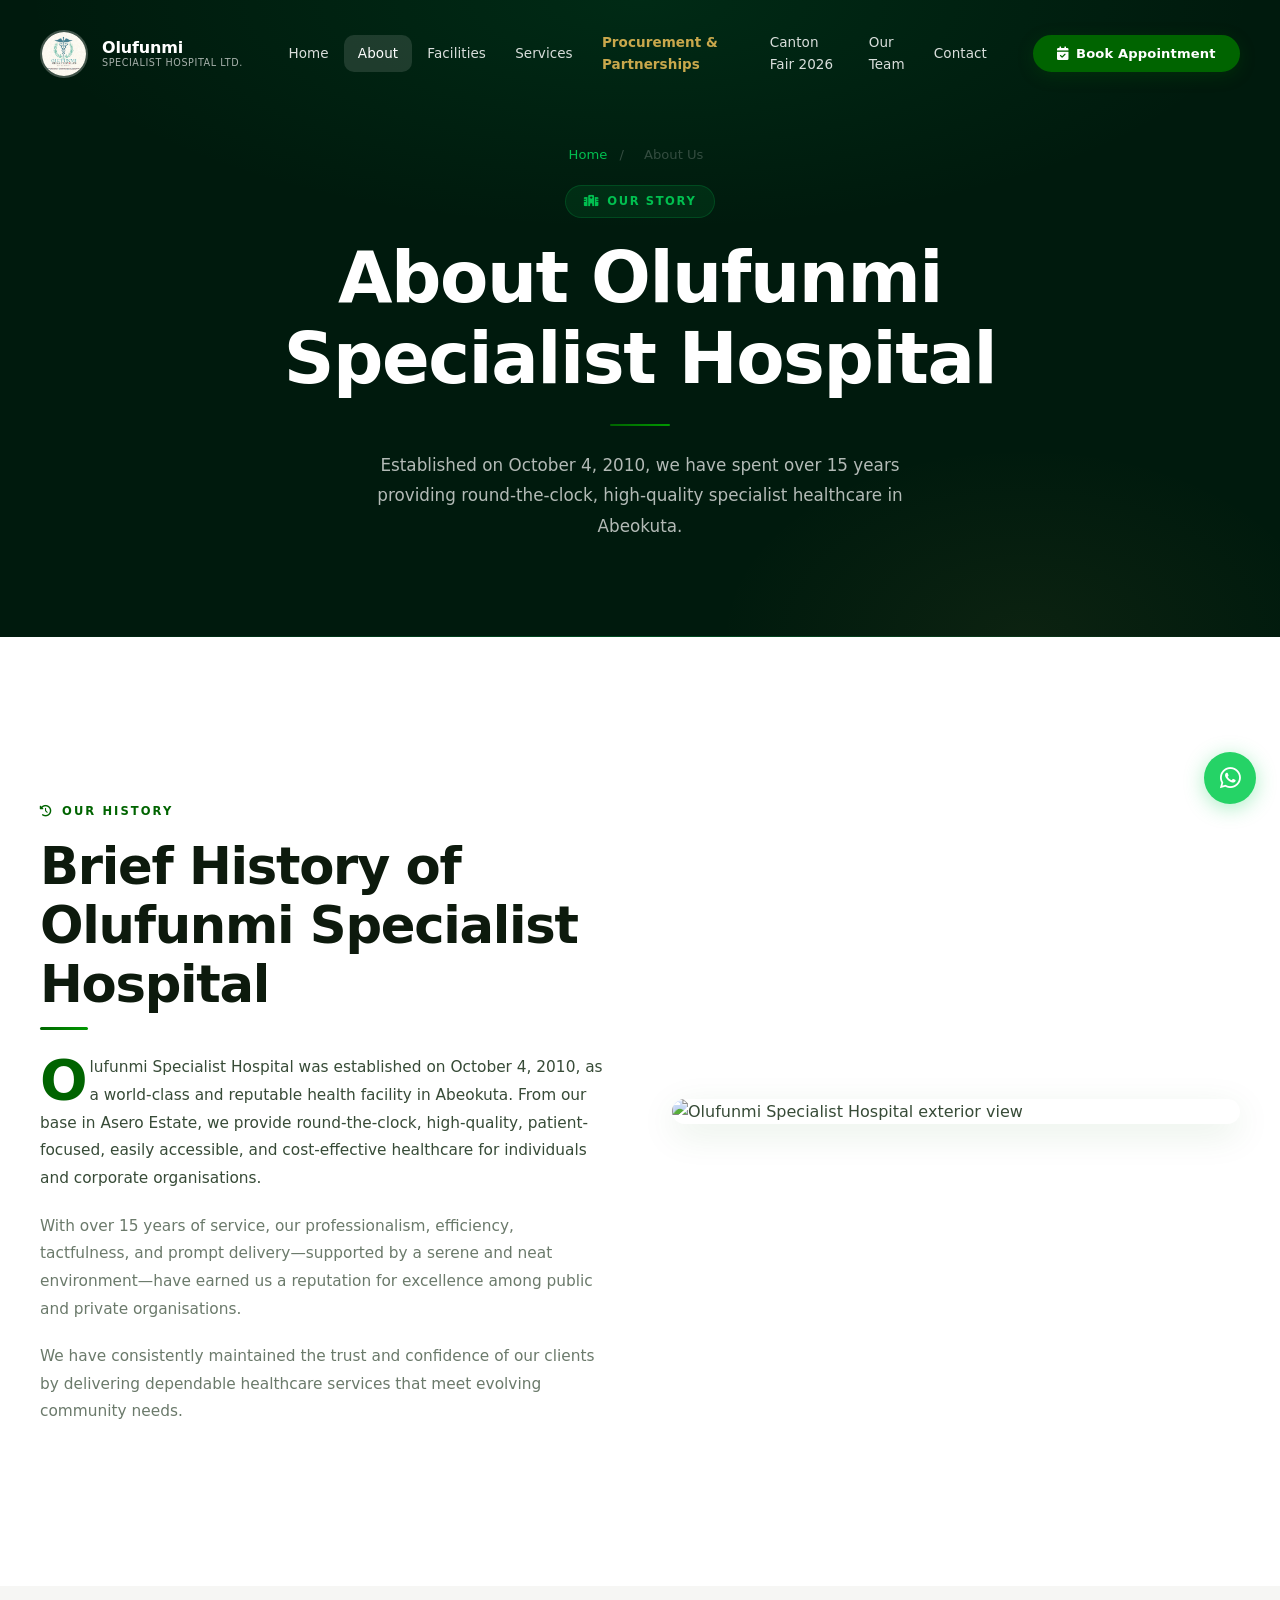
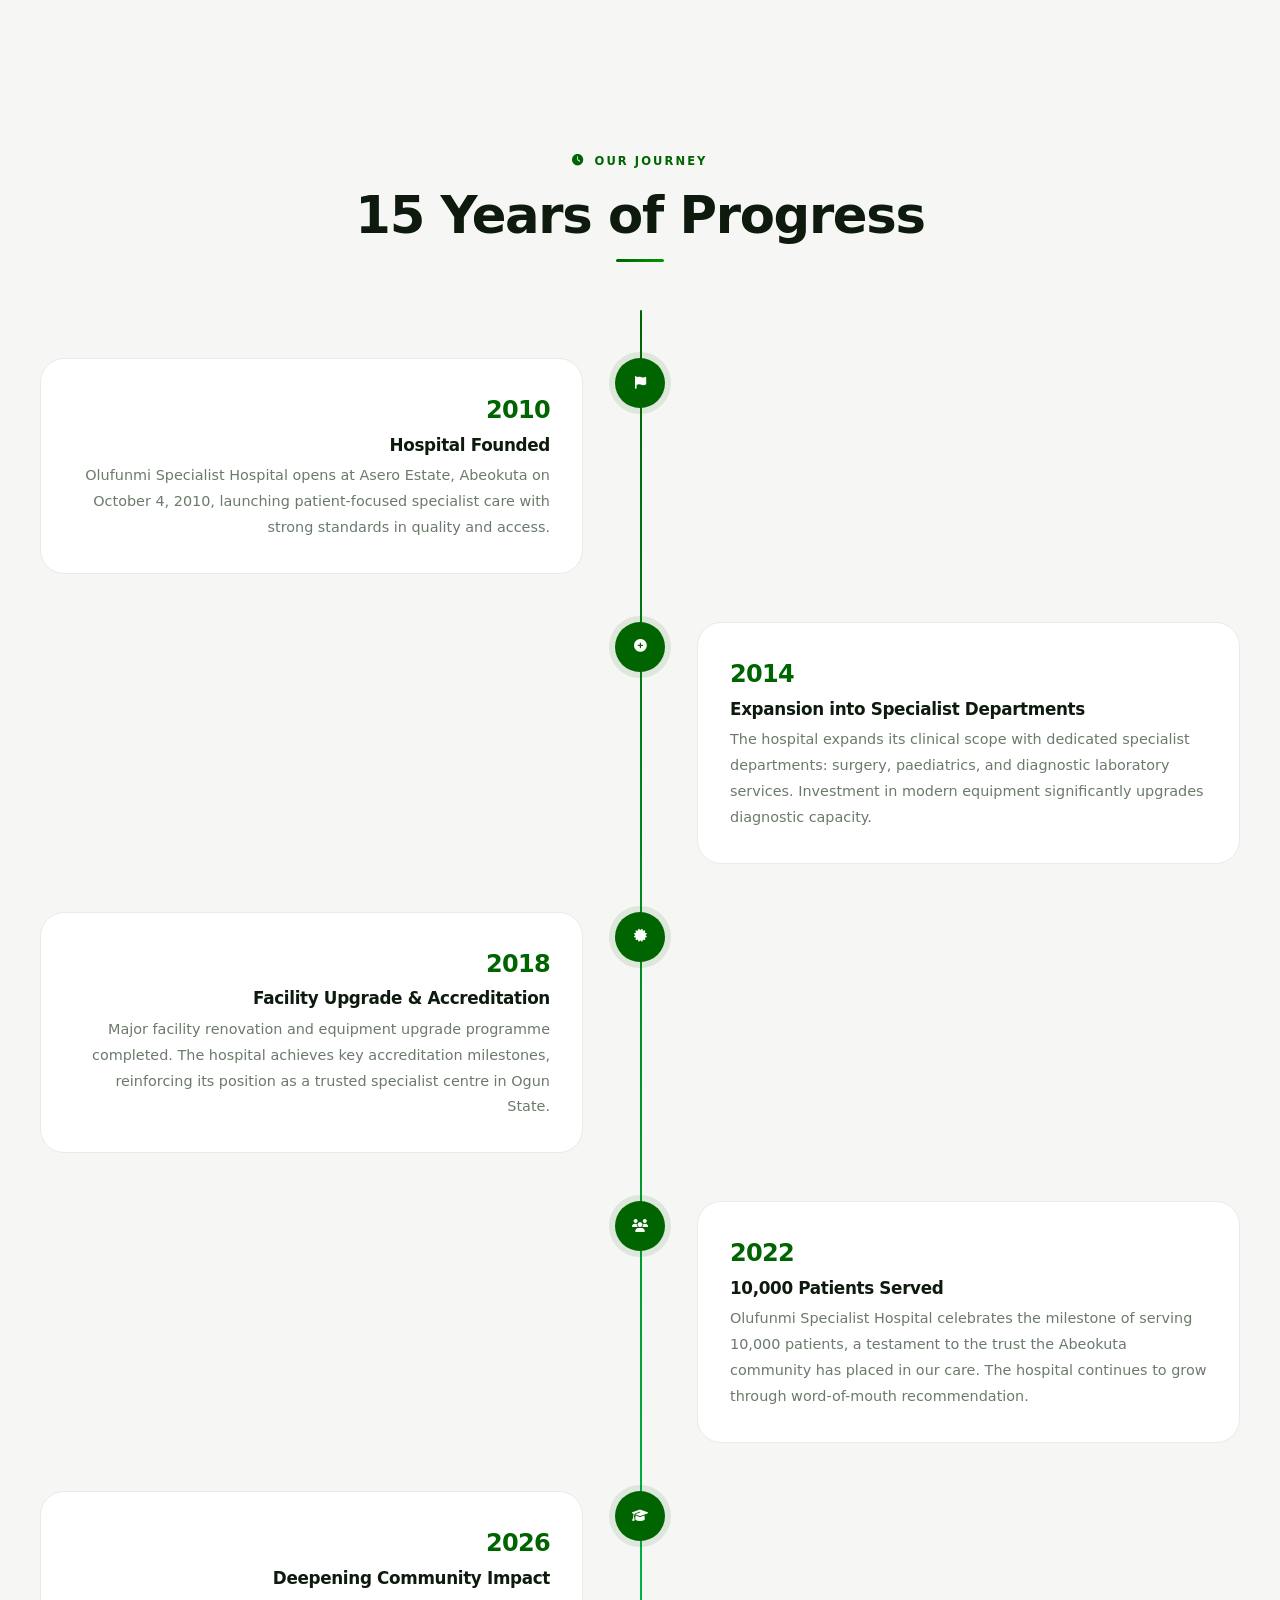
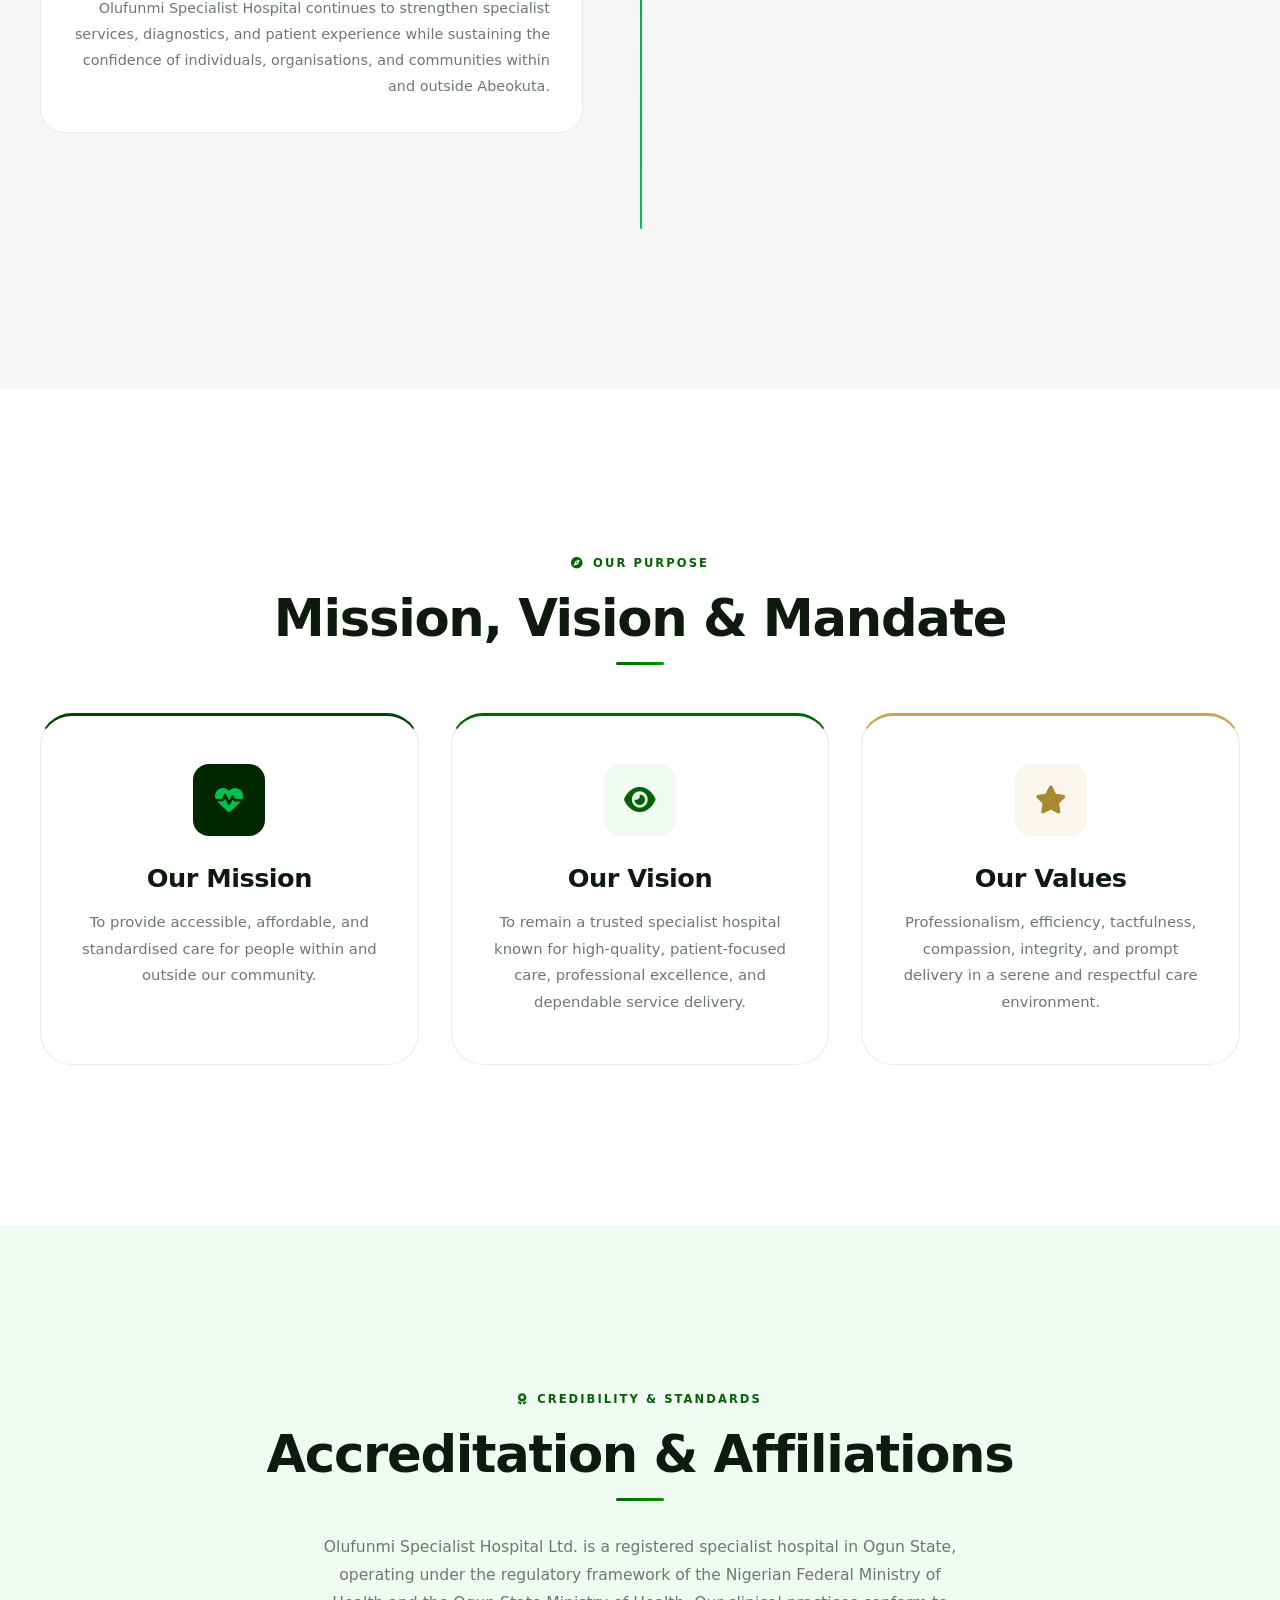
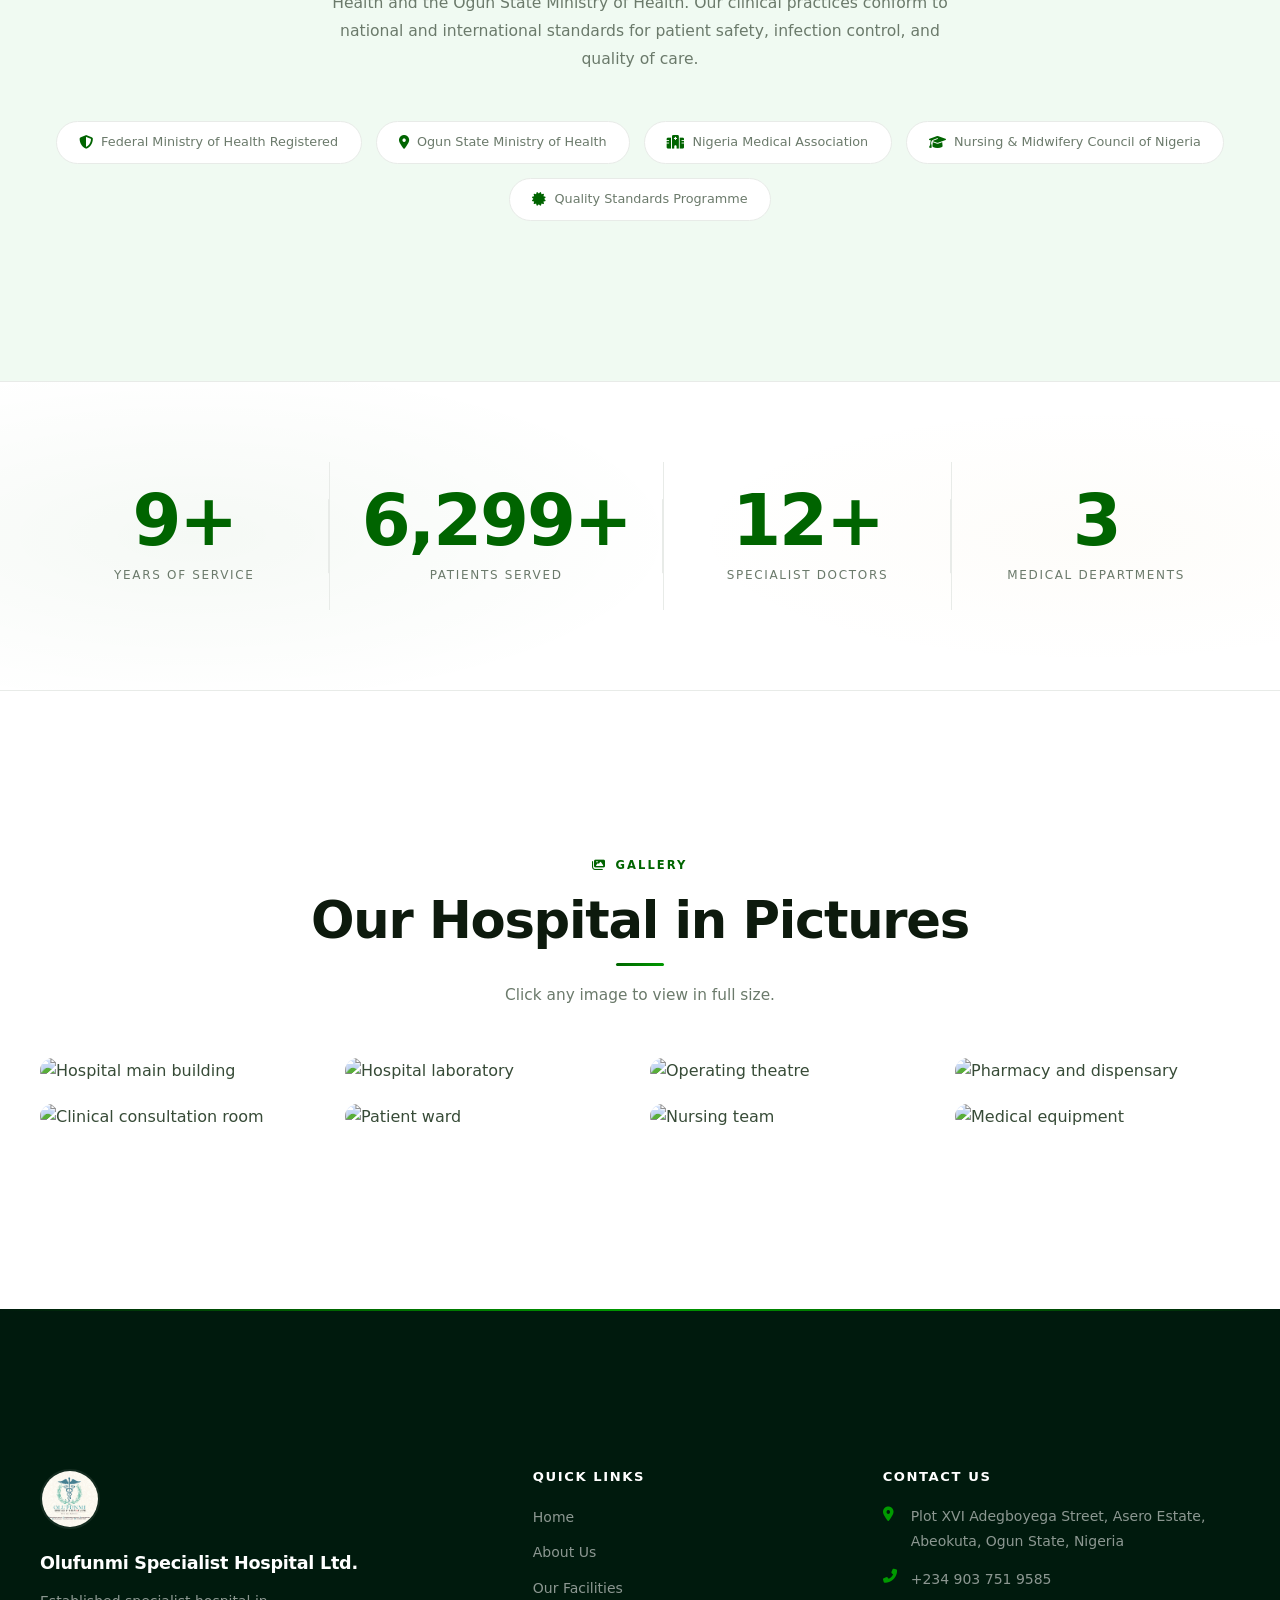
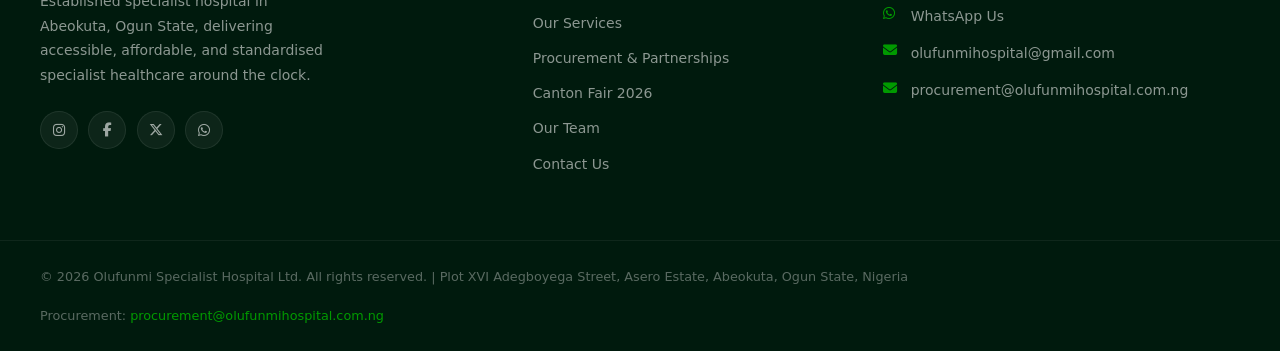
==== commit b10871aa: "Update hospital website copy with new profile and mandate" ====
--- a/about.html
+++ b/about.html
@@ -3,10 +3,10 @@
 <head>
   <meta charset="UTF-8">
   <meta name="viewport" content="width=device-width, initial-scale=1.0">
-  <meta name="description" content="About Olufunmi Specialist Hospital Ltd., established in Abeokuta, Ogun State since 2008. Over 15 years delivering world-class specialist healthcare, now expanding into nursing education.">
+  <meta name="description" content="About Olufunmi Specialist Hospital, established on October 4, 2010 in Abeokuta, Ogun State, with over 15 years of trusted, patient-focused specialist healthcare.">
   <meta name="keywords" content="about Olufunmi Specialist Hospital, hospital history Abeokuta, specialist hospital Ogun State Nigeria, nursing college expansion Nigeria">
   <meta property="og:title" content="About Us | Olufunmi Specialist Hospital Ltd.">
-  <meta property="og:description" content="Established in 2008, Olufunmi Specialist Hospital has served Abeokuta for over 15 years. Learn about our history, mission, and expansion into nursing education.">
+  <meta property="og:description" content="Established on October 4, 2010, Olufunmi Specialist Hospital has served Abeokuta with accessible, affordable, and standardised healthcare for over 15 years.">
   <meta property="og:type" content="website">
   <meta name="theme-color" content="#003087">
   <title>About Us | Olufunmi Specialist Hospital Ltd.</title>
@@ -81,7 +81,7 @@
           <div class="page-hero-accent"><i class="fas fa-hospital"></i> Our Story</div>
           <h1>About Olufunmi<br>Specialist Hospital</h1>
           <div class="hero-divider"></div>
-          <p class="hero-desc" style="margin:0 auto; text-align:center; color:rgba(255,255,255,0.7);">Established in Abeokuta since 2008. Over 15 years of world-class specialist healthcare, now expanding our capacity with nursing education.</p>
+          <p class="hero-desc" style="margin:0 auto; text-align:center; color:rgba(255,255,255,0.7);">Established on October 4, 2010, we have spent over 15 years providing round-the-clock, high-quality specialist healthcare in Abeokuta.</p>
         </div>
       </div>
     </section>
@@ -92,10 +92,10 @@
         <div class="grid-2" style="align-items:center; gap:4rem;">
           <div data-aos="fade-right">
             <span class="section-label"><i class="fas fa-history"></i> Our History</span>
-            <h2 class="section-title" style="margin-bottom:1.5rem;">More Than a Hospital: A Healthcare Legacy</h2>
-            <p class="drop-cap">Olufunmi Specialist Hospital Ltd. was founded in 2008 with a clear vision: to bring world-class specialist medical care to Abeokuta and the people of Ogun State. Located in the heart of Asero Estate, the hospital grew steadily from its founding years into a fully operational multi-department specialist facility serving thousands of patients annually.</p>
-            <p style="margin-top:1.25rem; color:var(--text-muted);">Over the past 15 years we have expanded our specialist departments, upgraded our diagnostic capabilities, and built a team of over 20 dedicated doctors, nurses, and support staff. We have served more than 10,000 patients and established Olufunmi as one of the most trusted healthcare providers in Ogun State.</p>
-            <p style="margin-top:1.25rem; color:var(--text-muted);">In 2024, we announced the next phase of our development: the expansion of our hospital into a full Nursing College and clinical training centre, extending our impact beyond patient care into the development of Nigeria's future healthcare professionals.</p>
+            <h2 class="section-title" style="margin-bottom:1.5rem;">Brief History of Olufunmi Specialist Hospital</h2>
+            <p class="drop-cap">Olufunmi Specialist Hospital was established on October 4, 2010, as a world-class and reputable health facility in Abeokuta. From our base in Asero Estate, we provide round-the-clock, high-quality, patient-focused, easily accessible, and cost-effective healthcare for individuals and corporate organisations.</p>
+            <p style="margin-top:1.25rem; color:var(--text-muted);">With over 15 years of service, our professionalism, efficiency, tactfulness, and prompt delivery—supported by a serene and neat environment—have earned us a reputation for excellence among public and private organisations.</p>
+            <p style="margin-top:1.25rem; color:var(--text-muted);">We have consistently maintained the trust and confidence of our clients by delivering dependable healthcare services that meet evolving community needs.</p>
           </div>
           <div data-aos="fade-left" data-aos-delay="150">
             <img src="https://picsum.photos/seed/hospital2/700/500" alt="Olufunmi Specialist Hospital exterior view" style="border-radius:var(--radius-lg); box-shadow:var(--shadow-lg);" loading="lazy">
@@ -115,9 +115,9 @@
 
           <div class="timeline-item" data-aos="fade-up">
             <div class="timeline-content">
-              <div class="timeline-year">2008</div>
+              <div class="timeline-year">2010</div>
               <h3>Hospital Founded</h3>
-              <p>Olufunmi Specialist Hospital Ltd. opens its doors in Asero Estate, Abeokuta, beginning with general medicine, maternity, and outpatient departments. A vision to deliver world-class healthcare to Ogun State takes its first steps.</p>
+              <p>Olufunmi Specialist Hospital opens at Asero Estate, Abeokuta on October 4, 2010, launching patient-focused specialist care with strong standards in quality and access.</p>
             </div>
             <div class="timeline-dot"><i class="fas fa-flag"></i></div>
             <div class="timeline-empty"></div>
@@ -127,7 +127,7 @@
             <div class="timeline-empty"></div>
             <div class="timeline-dot"><i class="fas fa-plus-circle"></i></div>
             <div class="timeline-content">
-              <div class="timeline-year">2012</div>
+              <div class="timeline-year">2014</div>
               <h3>Expansion into Specialist Departments</h3>
               <p>The hospital expands its clinical scope with dedicated specialist departments: surgery, paediatrics, and diagnostic laboratory services. Investment in modern equipment significantly upgrades diagnostic capacity.</p>
             </div>
@@ -135,7 +135,7 @@
 
           <div class="timeline-item" data-aos="fade-up" data-aos-delay="150">
             <div class="timeline-content">
-              <div class="timeline-year">2016</div>
+              <div class="timeline-year">2018</div>
               <h3>Facility Upgrade &amp; Accreditation</h3>
               <p>Major facility renovation and equipment upgrade programme completed. The hospital achieves key accreditation milestones, reinforcing its position as a trusted specialist centre in Ogun State.</p>
             </div>
@@ -147,7 +147,7 @@
             <div class="timeline-empty"></div>
             <div class="timeline-dot"><i class="fas fa-users"></i></div>
             <div class="timeline-content">
-              <div class="timeline-year">2020</div>
+              <div class="timeline-year">2022</div>
               <h3>10,000 Patients Served</h3>
               <p>Olufunmi Specialist Hospital celebrates the milestone of serving 10,000 patients, a testament to the trust the Abeokuta community has placed in our care. The hospital continues to grow through word-of-mouth recommendation.</p>
             </div>
@@ -155,9 +155,9 @@
 
           <div class="timeline-item" data-aos="fade-up" data-aos-delay="250">
             <div class="timeline-content">
-              <div class="timeline-year">2024</div>
-              <h3>Nursing College Expansion Announced</h3>
-              <p>Our established hospital announces its strategic expansion into nursing education and clinical training. A Nursing College that will leverage our existing clinical infrastructure to develop the next generation of Nigerian healthcare professionals. International procurement partnerships begin.</p>
+              <div class="timeline-year">2026</div>
+              <h3>Deepening Community Impact</h3>
+              <p>Olufunmi Specialist Hospital continues to strengthen specialist services, diagnostics, and patient experience while sustaining the confidence of individuals, organisations, and communities within and outside Abeokuta.</p>
             </div>
             <div class="timeline-dot"><i class="fas fa-graduation-cap"></i></div>
             <div class="timeline-empty"></div>
@@ -172,23 +172,23 @@
       <div class="container">
         <div class="text-center" style="margin-bottom:3rem;" data-aos="fade-up">
           <span class="section-label"><i class="fas fa-compass"></i> Our Purpose</span>
-          <h2 class="section-title centered">Mission, Vision &amp; Values</h2>
+          <h2 class="section-title centered">Mission, Vision &amp; Mandate</h2>
         </div>
         <div class="grid-3" data-aos="fade-up" data-aos-delay="100">
           <div class="mvv-card mission">
             <div class="mvv-icon"><i class="fas fa-heartbeat"></i></div>
             <h3>Our Mission</h3>
-            <p>To deliver world-class specialist healthcare to the people of Abeokuta and Ogun State, and to expand access to quality clinical training for the next generation of Nigerian healthcare professionals, through our established hospital and growing Nursing College.</p>
+            <p>To provide accessible, affordable, and standardised care for people within and outside our community.</p>
           </div>
           <div class="mvv-card vision">
             <div class="mvv-icon"><i class="fas fa-eye"></i></div>
             <h3>Our Vision</h3>
-            <p>To be the most trusted specialist hospital and clinical training institution in Ogun State, known for international quality standards, patient dignity, and the professional excellence of our medical graduates.</p>
+            <p>To remain a trusted specialist hospital known for high-quality, patient-focused care, professional excellence, and dependable service delivery.</p>
           </div>
           <div class="mvv-card values">
             <div class="mvv-icon"><i class="fas fa-star"></i></div>
             <h3>Our Values</h3>
-            <p>Excellence in clinical practice. Compassion in patient care. Integrity in all decisions. Innovation in medical education. Partnership with international institutions. Commitment to the communities we serve.</p>
+            <p>Professionalism, efficiency, tactfulness, compassion, integrity, and prompt delivery in a serene and respectful care environment.</p>
           </div>
         </div>
       </div>
@@ -295,7 +295,7 @@
         <div class="footer-brand">
           <img src="assets/images/logo.jpeg" alt="Olufunmi Specialist Hospital Logo" width="64" height="64">
           <div class="footer-tagline">Olufunmi Specialist Hospital Ltd.</div>
-          <p>Established specialist hospital in Abeokuta, Ogun State, delivering world-class healthcare and expanding into nursing education &amp; clinical training.</p>
+          <p>Established specialist hospital in Abeokuta, Ogun State, delivering accessible, affordable, and standardised specialist healthcare around the clock.</p>
           <div class="footer-social">
             <a href="https://www.instagram.com/olufunmihospital" target="_blank" rel="noopener noreferrer" aria-label="Instagram"><i class="fab fa-instagram"></i></a>
             <a href="https://www.facebook.com/olufunmihospital" target="_blank" rel="noopener noreferrer" aria-label="Facebook"><i class="fab fa-facebook-f"></i></a>
@@ -319,7 +319,7 @@
         <div class="footer-contact">
           <h4>Contact Us</h4>
           <address>
-            <p><i class="fas fa-map-marker-alt"></i> Asero Estate, Abeokuta, Ogun State, Nigeria</p>
+            <p><i class="fas fa-map-marker-alt"></i> Plot XVI Adegboyega Street, Asero Estate, Abeokuta, Ogun State, Nigeria</p>
             <p><i class="fas fa-phone-alt"></i> <a href="tel:+2349037519585">+234 903 751 9585</a></p>
             <p><i class="fab fa-whatsapp"></i> <a href="https://wa.me/2349037519585" target="_blank" rel="noopener noreferrer">WhatsApp Us</a></p>
             <p><i class="fas fa-envelope"></i> <a href="mailto:olufunmihospital@gmail.com">olufunmihospital@gmail.com</a></p>
@@ -330,7 +330,7 @@
     </div>
     <div class="footer-bottom">
       <div class="container">
-        <p>&copy; 2026 Olufunmi Specialist Hospital Ltd. All rights reserved. | Asero Estate, Abeokuta, Ogun State, Nigeria</p>
+        <p>&copy; 2026 Olufunmi Specialist Hospital Ltd. All rights reserved. | Plot XVI Adegboyega Street, Asero Estate, Abeokuta, Ogun State, Nigeria</p>
         <p>Procurement: <a href="mailto:procurement@olufunmihospital.com.ng">procurement@olufunmihospital.com.ng</a></p>
       </div>
     </div>
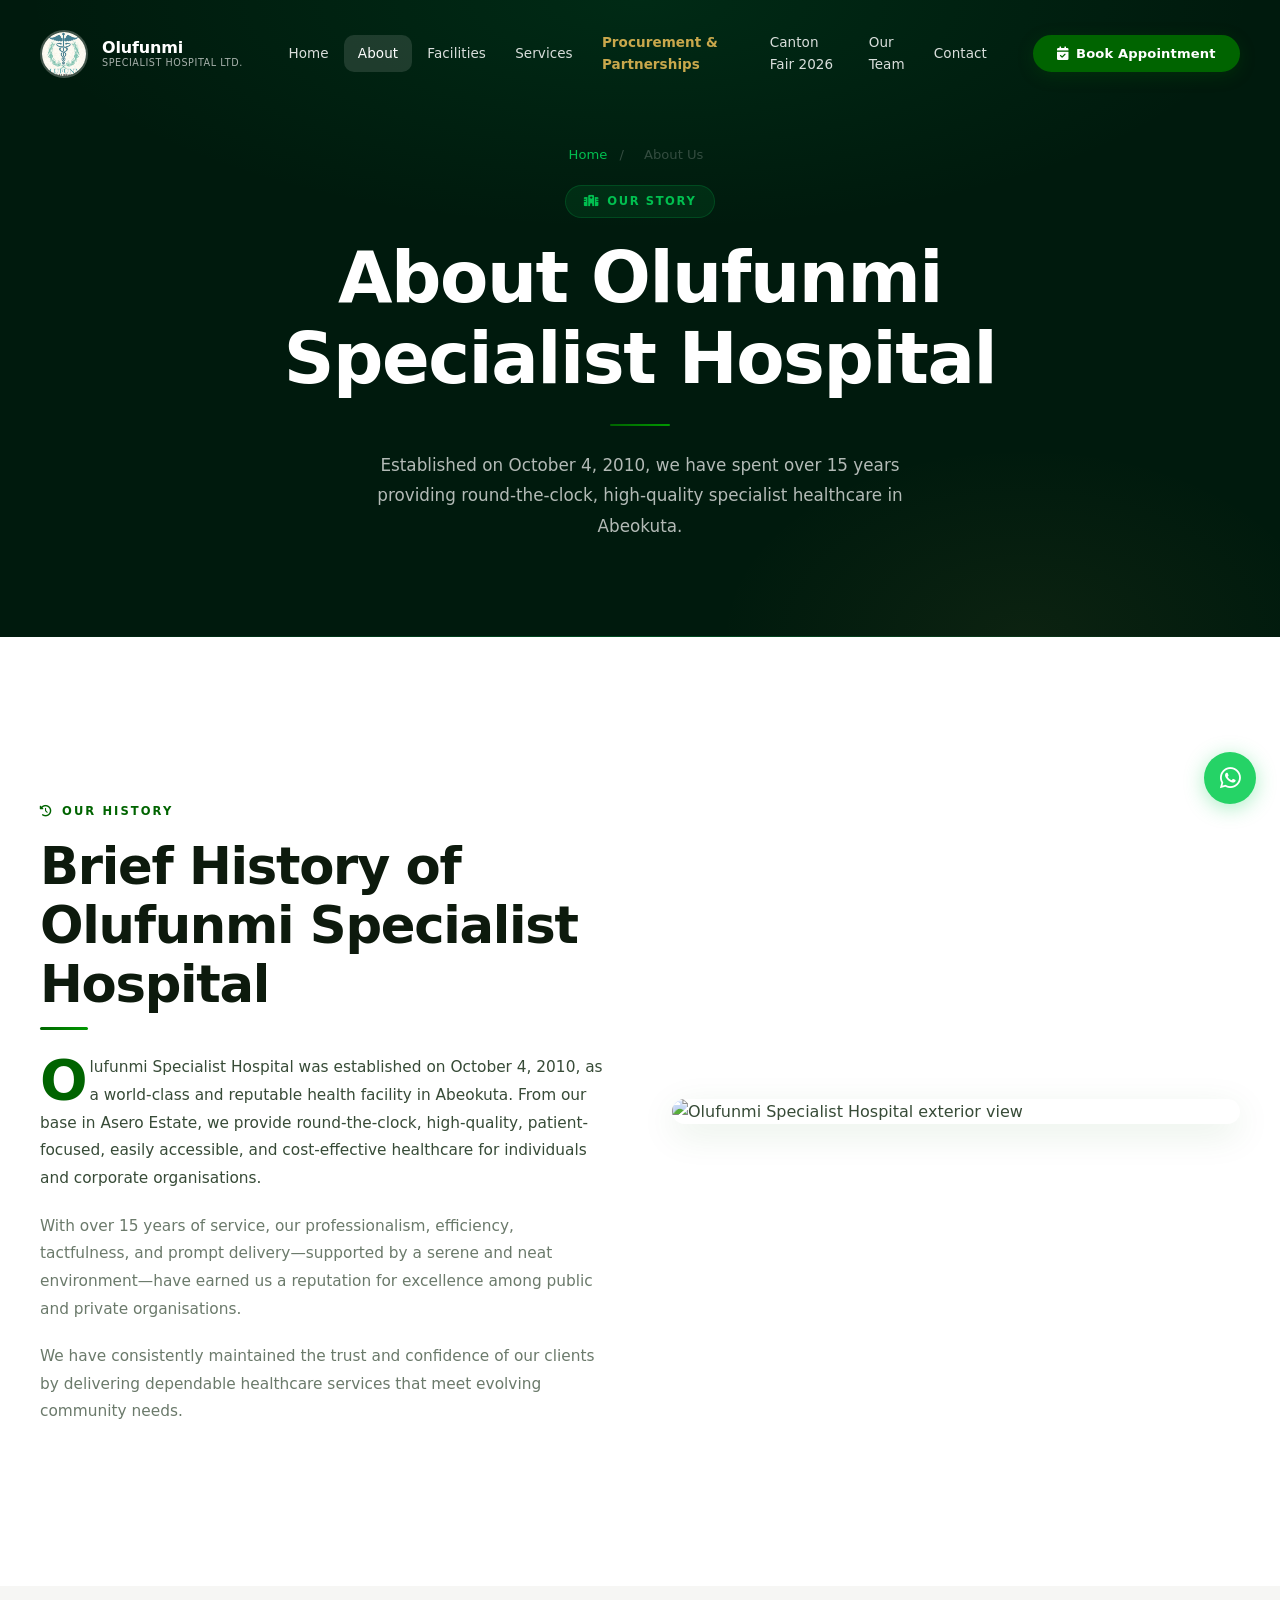
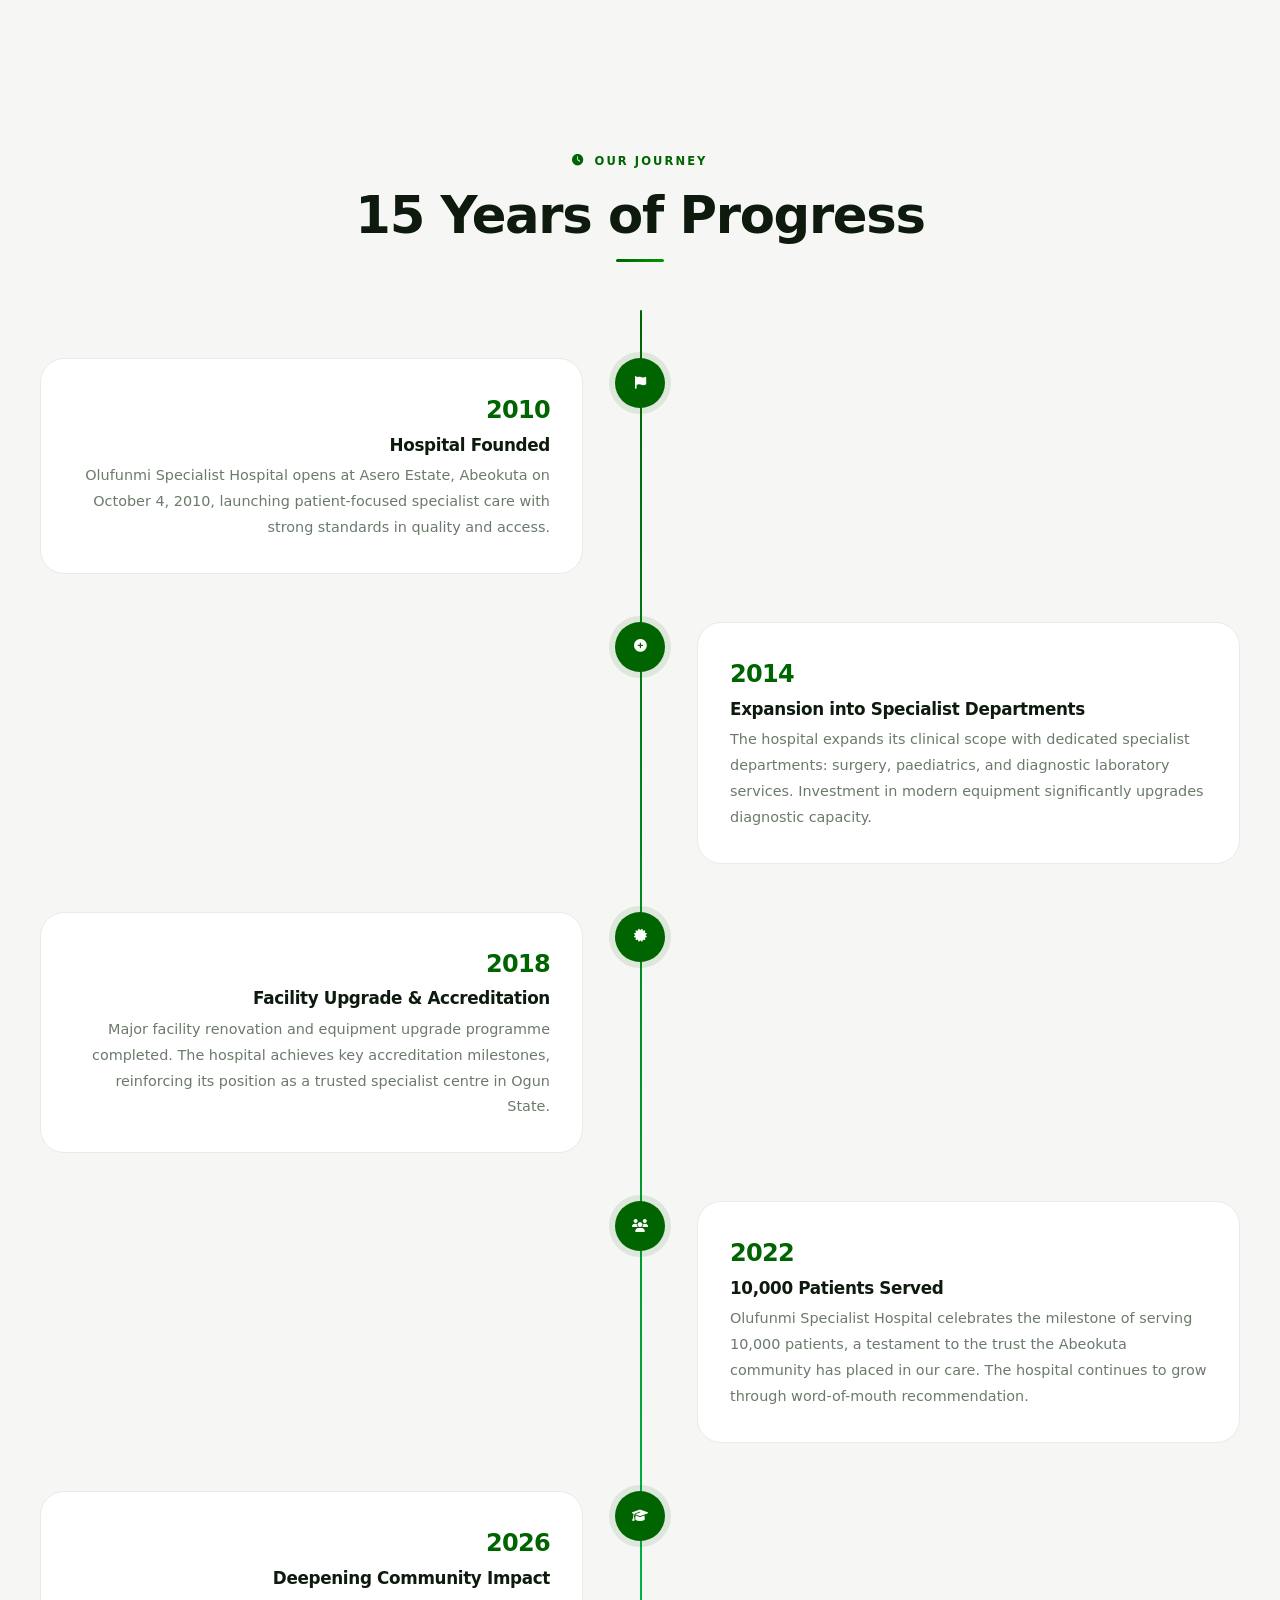
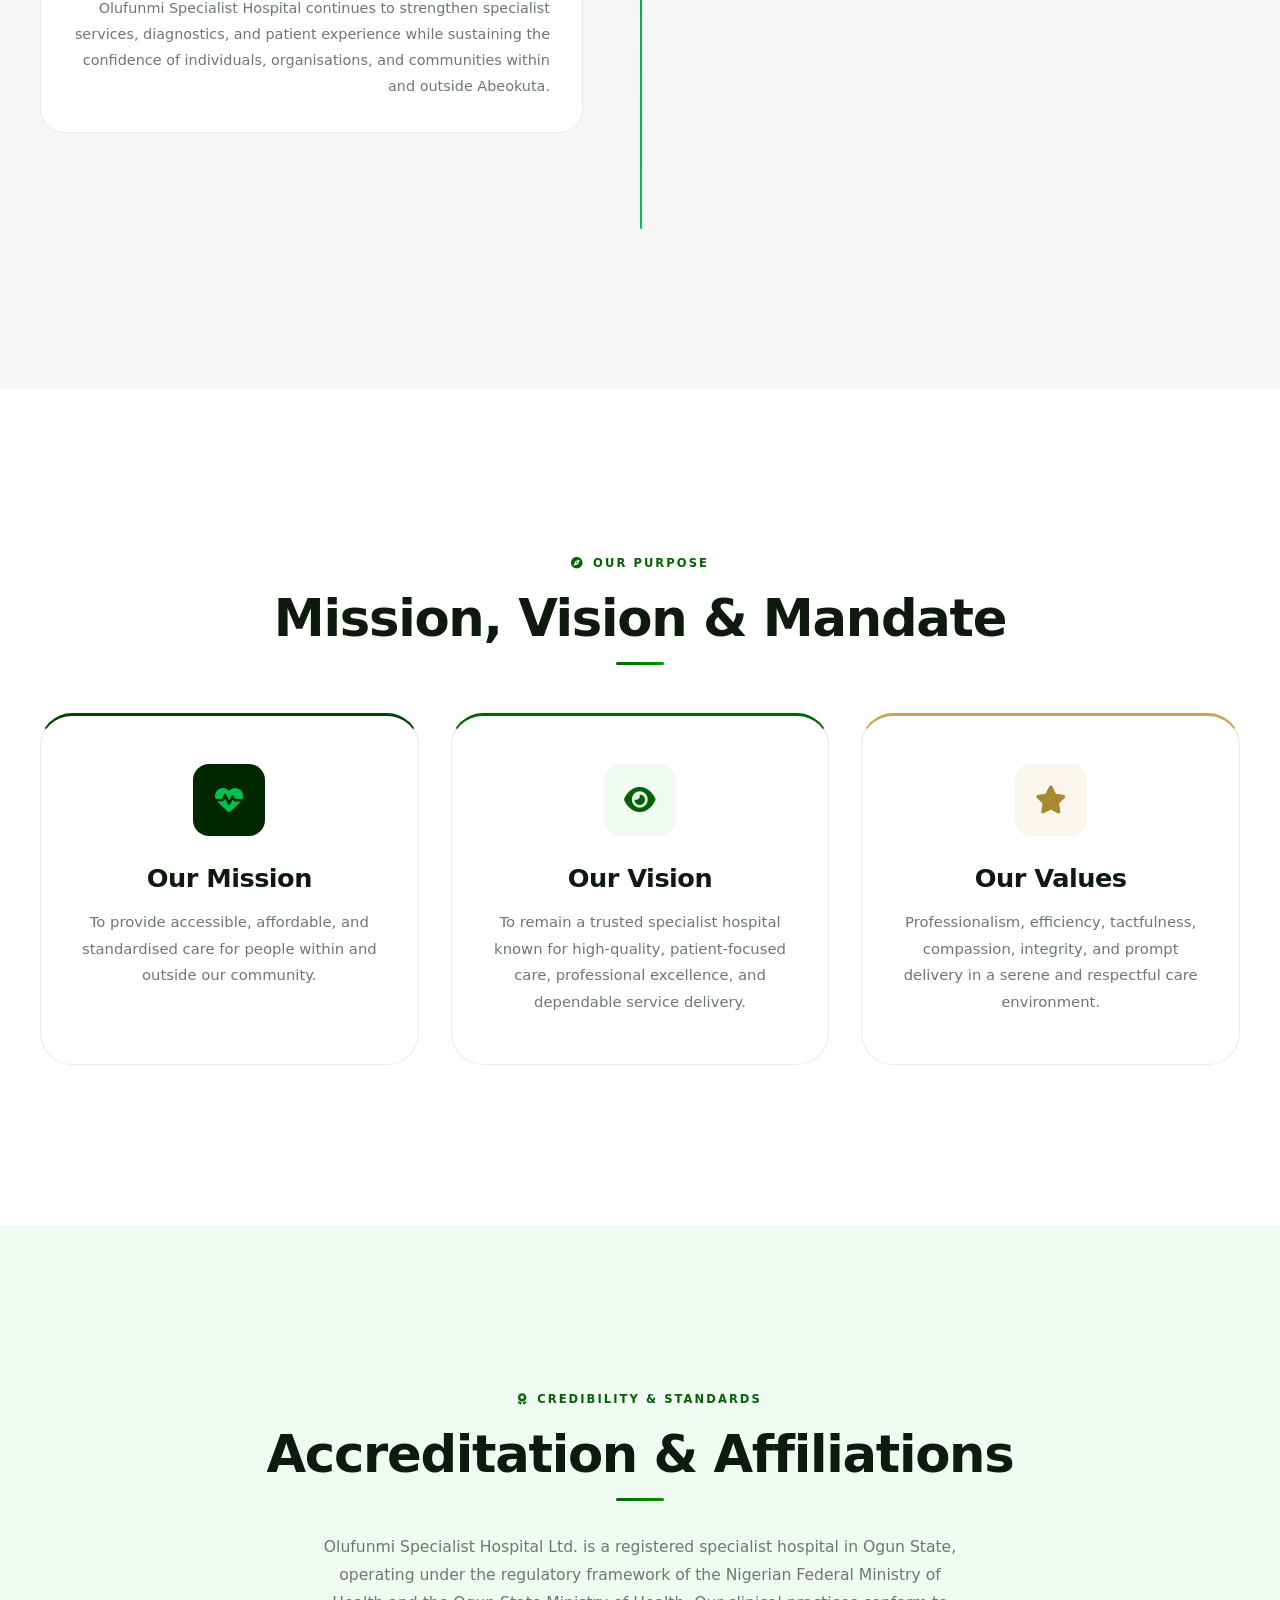
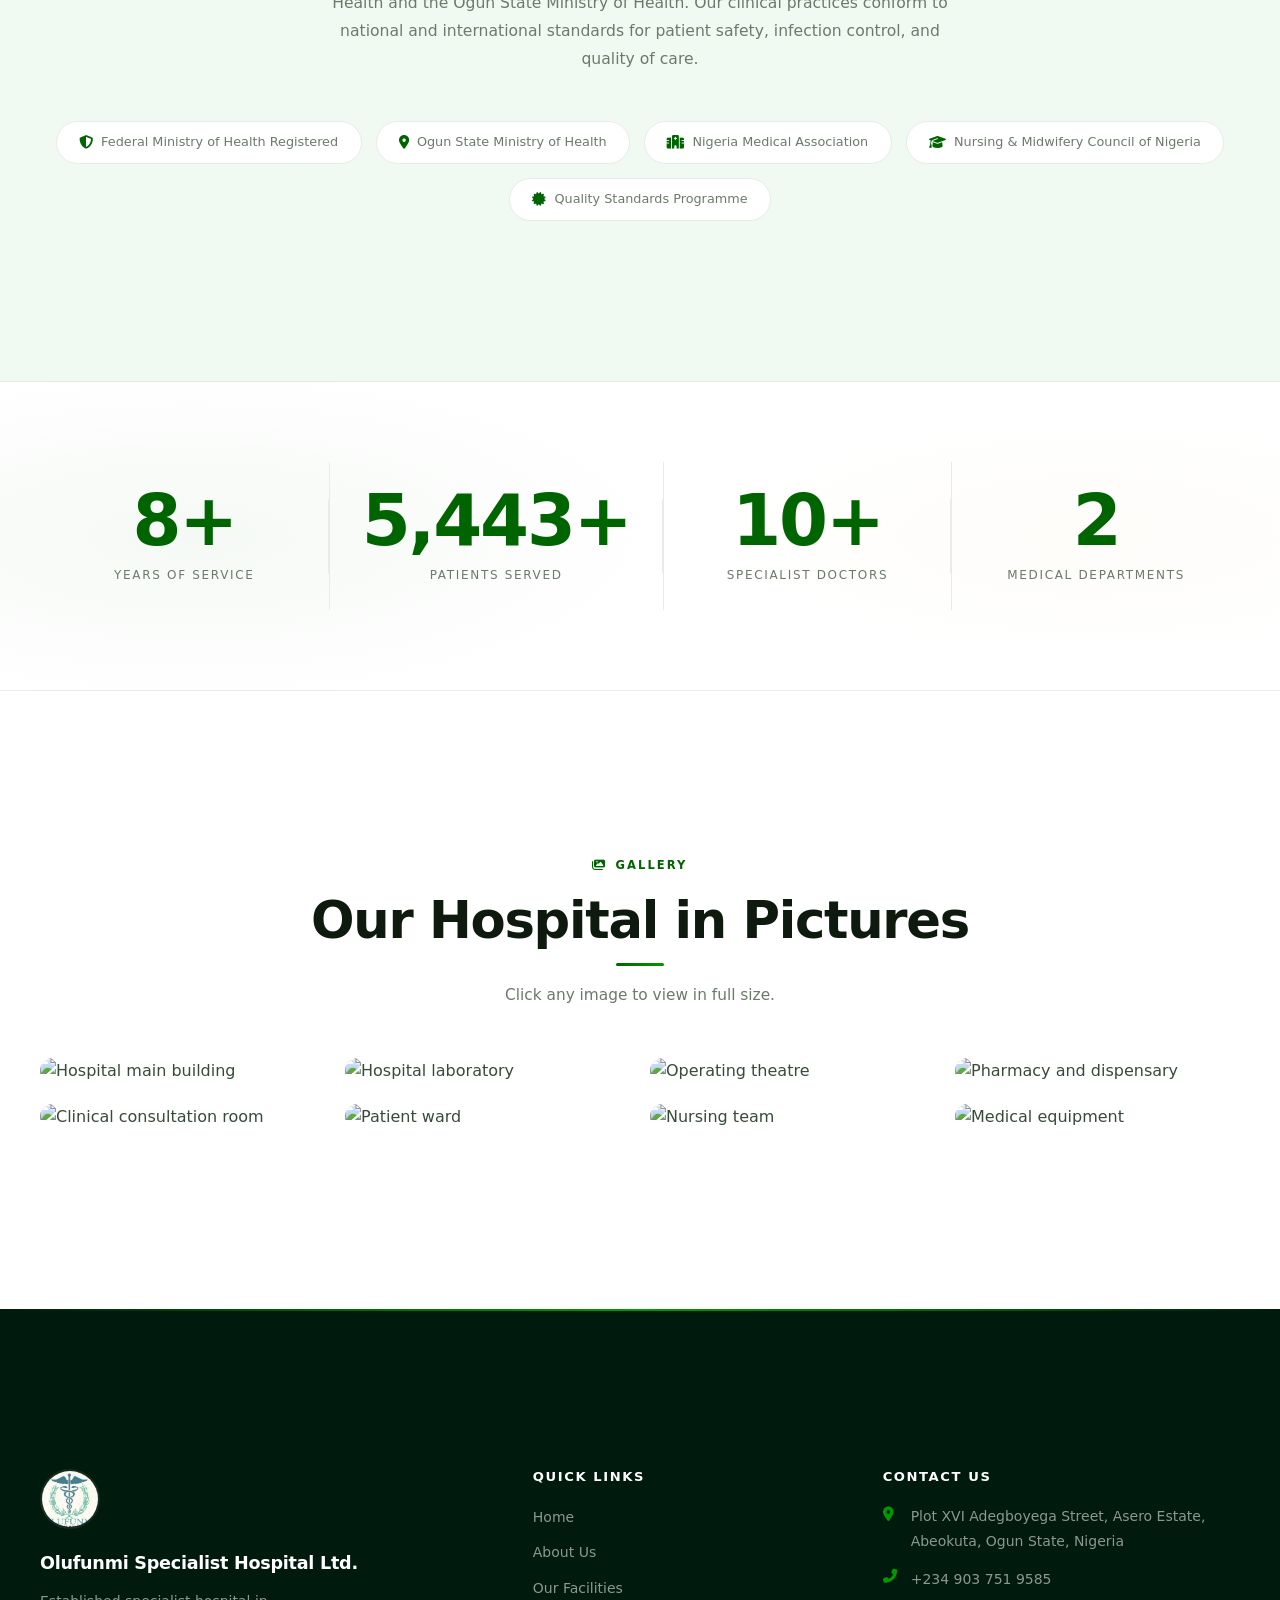
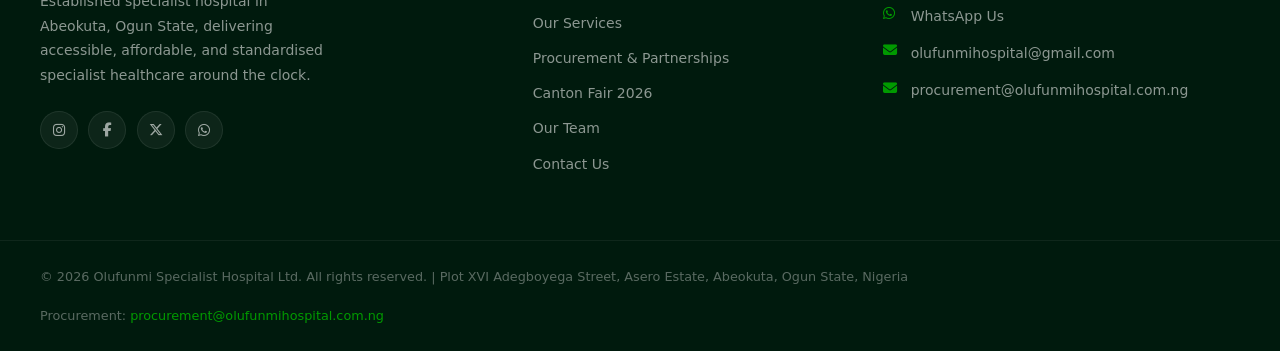
==== commit 911a6413: "updated" ====
--- a/about.html
+++ b/about.html
@@ -1,344 +1,642 @@
-<!DOCTYPE html>
+<!doctype html>
 <html lang="en">
-<head>
-  <meta charset="UTF-8">
-  <meta name="viewport" content="width=device-width, initial-scale=1.0">
-  <meta name="description" content="About Olufunmi Specialist Hospital, established on October 4, 2010 in Abeokuta, Ogun State, with over 15 years of trusted, patient-focused specialist healthcare.">
-  <meta name="keywords" content="about Olufunmi Specialist Hospital, hospital history Abeokuta, specialist hospital Ogun State Nigeria, nursing college expansion Nigeria">
-  <meta property="og:title" content="About Us | Olufunmi Specialist Hospital Ltd.">
-  <meta property="og:description" content="Established on October 4, 2010, Olufunmi Specialist Hospital has served Abeokuta with accessible, affordable, and standardised healthcare for over 15 years.">
-  <meta property="og:type" content="website">
-  <meta name="theme-color" content="#003087">
-  <title>About Us | Olufunmi Specialist Hospital Ltd.</title>
-  <link href="https://fonts.googleapis.com/css2?family=Playfair+Display:wght@400;600;700;900&family=DM+Sans:wght@300;400;500;600;700&display=swap" rel="stylesheet">
-  <link rel="stylesheet" href="https://cdnjs.cloudflare.com/ajax/libs/font-awesome/6.5.0/css/all.min.css">
-  <link rel="stylesheet" href="https://cdnjs.cloudflare.com/ajax/libs/aos/2.3.4/aos.css">
-  <link rel="stylesheet" href="https://cdnjs.cloudflare.com/ajax/libs/Swiper/10.3.1/swiper-bundle.min.css">
-  <link rel="stylesheet" href="assets/css/styles.css">
-</head>
-<body>
-  <a href="#main-content" class="sr-only skip-link">Skip to main content</a>
-
-  <div class="scroll-progress" id="scrollProgress"></div>
-
-  <!-- Navigation -->
-  <nav class="navbar" id="navbar">
-    <div class="container">
-      <div class="nav-inner">
-        <a href="index.html" class="nav-logo">
-          <img src="assets/images/logo.jpeg" alt="Olufunmi Specialist Hospital Logo" width="52" height="52">
-          <div class="nav-logo-text">
-            <span class="nav-logo-name">Olufunmi</span>
-            <span class="nav-logo-sub">Specialist Hospital Ltd.</span>
-          </div>
-        </a>
-        <ul class="nav-links" id="navLinks">
-          <li><a href="index.html">Home</a></li>
-          <li><a href="about.html">About</a></li>
-          <li><a href="facilities.html">Facilities</a></li>
-          <li><a href="services.html">Services</a></li>
-          <li class="nav-highlight"><a href="procurement.html">Procurement &amp; Partnerships</a></li>
-          <li><a href="canton-fair.html">Canton Fair 2026</a></li>
-          <li><a href="team.html">Our Team</a></li>
-          <li><a href="contact.html">Contact</a></li>
-        </ul>
-        <div class="nav-actions">
-          <a href="contact.html#appointment" class="btn btn-primary btn-sm">
-            <i class="fas fa-calendar-check"></i> Book Appointment
+  <head>
+    <meta charset="UTF-8" />
+    <meta name="viewport" content="width=device-width, initial-scale=1.0" />
+    <meta
+      name="description"
+      content="About Olufunmi Specialist Hospital, established on October 4, 2010 in Abeokuta, Ogun State, with over 15 years of trusted, patient-focused specialist healthcare."
+    />
+    <meta
+      name="keywords"
+      content="about Olufunmi Specialist Hospital, hospital history Abeokuta, specialist hospital Ogun State Nigeria, nursing college expansion Nigeria"
+    />
+    <meta
+      property="og:title"
+      content="About Us | Olufunmi Specialist Hospital Ltd."
+    />
+    <meta
+      property="og:description"
+      content="Established on October 4, 2010, Olufunmi Specialist Hospital has served Abeokuta with accessible, affordable, and standardised healthcare for over 15 years."
+    />
+    <meta property="og:type" content="website" />
+    <meta name="theme-color" content="#003087" />
+    <title>About Us | Olufunmi Specialist Hospital Ltd.</title>
+    <link
+      href="https://fonts.googleapis.com/css2?family=Playfair+Display:wght@400;600;700;900&family=DM+Sans:wght@300;400;500;600;700&display=swap"
+      rel="stylesheet"
+    />
+    <link
+      rel="stylesheet"
+      href="https://cdnjs.cloudflare.com/ajax/libs/font-awesome/6.5.0/css/all.min.css"
+    />
+    <link
+      rel="stylesheet"
+      href="https://cdnjs.cloudflare.com/ajax/libs/aos/2.3.4/aos.css"
+    />
+    <link
+      rel="stylesheet"
+      href="https://cdnjs.cloudflare.com/ajax/libs/Swiper/10.3.1/swiper-bundle.min.css"
+    />
+    <link rel="stylesheet" href="assets/css/styles.css" />
+  </head>
+  <body>
+    <a href="#main-content" class="sr-only skip-link">Skip to main content</a>
+
+    <div class="scroll-progress" id="scrollProgress"></div>
+
+    <!-- Navigation -->
+    <nav class="navbar" id="navbar">
+      <div class="container">
+        <div class="nav-inner">
+          <a href="index.html" class="nav-logo">
+            <img
+              src="assets/images/logo.jpg"
+              alt="Olufunmi Specialist Hospital Logo"
+              width="52"
+              height="52"
+            />
+            <div class="nav-logo-text">
+              <span class="nav-logo-name">Olufunmi</span>
+              <span class="nav-logo-sub">Specialist Hospital Ltd.</span>
+            </div>
           </a>
-          <button class="hamburger" id="hamburger" aria-label="Toggle menu" aria-expanded="false">
-            <span></span><span></span><span></span>
-          </button>
-        </div>
-      </div>
-    </div>
-  </nav>
-
-  <!-- Mobile Menu -->
-  <div class="mobile-menu" id="mobileMenu" role="dialog" aria-label="Navigation menu">
-    <button class="mobile-menu-close" aria-label="Close menu" onclick="document.getElementById('hamburger').click()"><i class="fas fa-times"></i></button>
-    <a href="index.html" class="nav-link">Home</a>
-    <a href="about.html" class="nav-link">About</a>
-    <a href="facilities.html" class="nav-link">Facilities</a>
-    <a href="services.html" class="nav-link">Services</a>
-    <a href="procurement.html" class="nav-link highlight">Procurement</a>
-    <a href="canton-fair.html" class="nav-link">Canton Fair 2026</a>
-    <a href="team.html" class="nav-link">Our Team</a>
-    <a href="contact.html" class="nav-link">Contact</a>
-  </div>
-
-  <main id="main-content">
-
-    <!-- ===== SECTION 1: HERO BANNER ===== -->
-    <section class="page-hero">
-      <div class="container">
-        <div data-aos="fade-up">
-          <nav class="breadcrumb" aria-label="Breadcrumb">
-            <a href="index.html">Home</a>
-            <span aria-hidden="true">/</span>
-            <span>About Us</span>
-          </nav>
-          <div class="page-hero-accent"><i class="fas fa-hospital"></i> Our Story</div>
-          <h1>About Olufunmi<br>Specialist Hospital</h1>
-          <div class="hero-divider"></div>
-          <p class="hero-desc" style="margin:0 auto; text-align:center; color:rgba(255,255,255,0.7);">Established on October 4, 2010, we have spent over 15 years providing round-the-clock, high-quality specialist healthcare in Abeokuta.</p>
-        </div>
-      </div>
-    </section>
-
-    <!-- ===== SECTION 2: HISTORY & INTRO ===== -->
-    <section class="section" style="background:var(--white);">
-      <div class="container">
-        <div class="grid-2" style="align-items:center; gap:4rem;">
-          <div data-aos="fade-right">
-            <span class="section-label"><i class="fas fa-history"></i> Our History</span>
-            <h2 class="section-title" style="margin-bottom:1.5rem;">Brief History of Olufunmi Specialist Hospital</h2>
-            <p class="drop-cap">Olufunmi Specialist Hospital was established on October 4, 2010, as a world-class and reputable health facility in Abeokuta. From our base in Asero Estate, we provide round-the-clock, high-quality, patient-focused, easily accessible, and cost-effective healthcare for individuals and corporate organisations.</p>
-            <p style="margin-top:1.25rem; color:var(--text-muted);">With over 15 years of service, our professionalism, efficiency, tactfulness, and prompt delivery—supported by a serene and neat environment—have earned us a reputation for excellence among public and private organisations.</p>
-            <p style="margin-top:1.25rem; color:var(--text-muted);">We have consistently maintained the trust and confidence of our clients by delivering dependable healthcare services that meet evolving community needs.</p>
-          </div>
-          <div data-aos="fade-left" data-aos-delay="150">
-            <img src="https://picsum.photos/seed/hospital2/700/500" alt="Olufunmi Specialist Hospital exterior view" style="border-radius:var(--radius-lg); box-shadow:var(--shadow-lg);" loading="lazy">
-          </div>
-        </div>
-      </div>
-    </section>
-
-    <!-- ===== SECTION 3: HISTORY TIMELINE ===== -->
-    <section class="section" style="background:var(--off-white);">
-      <div class="container">
-        <div class="text-center" style="margin-bottom:3rem;" data-aos="fade-up">
-          <span class="section-label"><i class="fas fa-clock"></i> Our Journey</span>
-          <h2 class="section-title centered">15 Years of Progress</h2>
-        </div>
-        <div class="timeline">
-
-          <div class="timeline-item" data-aos="fade-up">
-            <div class="timeline-content">
-              <div class="timeline-year">2010</div>
-              <h3>Hospital Founded</h3>
-              <p>Olufunmi Specialist Hospital opens at Asero Estate, Abeokuta on October 4, 2010, launching patient-focused specialist care with strong standards in quality and access.</p>
-            </div>
-            <div class="timeline-dot"><i class="fas fa-flag"></i></div>
-            <div class="timeline-empty"></div>
-          </div>
-
-          <div class="timeline-item" data-aos="fade-up" data-aos-delay="100">
-            <div class="timeline-empty"></div>
-            <div class="timeline-dot"><i class="fas fa-plus-circle"></i></div>
-            <div class="timeline-content">
-              <div class="timeline-year">2014</div>
-              <h3>Expansion into Specialist Departments</h3>
-              <p>The hospital expands its clinical scope with dedicated specialist departments: surgery, paediatrics, and diagnostic laboratory services. Investment in modern equipment significantly upgrades diagnostic capacity.</p>
-            </div>
-          </div>
-
-          <div class="timeline-item" data-aos="fade-up" data-aos-delay="150">
-            <div class="timeline-content">
-              <div class="timeline-year">2018</div>
-              <h3>Facility Upgrade &amp; Accreditation</h3>
-              <p>Major facility renovation and equipment upgrade programme completed. The hospital achieves key accreditation milestones, reinforcing its position as a trusted specialist centre in Ogun State.</p>
-            </div>
-            <div class="timeline-dot"><i class="fas fa-certificate"></i></div>
-            <div class="timeline-empty"></div>
-          </div>
-
-          <div class="timeline-item" data-aos="fade-up" data-aos-delay="200">
-            <div class="timeline-empty"></div>
-            <div class="timeline-dot"><i class="fas fa-users"></i></div>
-            <div class="timeline-content">
-              <div class="timeline-year">2022</div>
-              <h3>10,000 Patients Served</h3>
-              <p>Olufunmi Specialist Hospital celebrates the milestone of serving 10,000 patients, a testament to the trust the Abeokuta community has placed in our care. The hospital continues to grow through word-of-mouth recommendation.</p>
-            </div>
-          </div>
-
-          <div class="timeline-item" data-aos="fade-up" data-aos-delay="250">
-            <div class="timeline-content">
-              <div class="timeline-year">2026</div>
-              <h3>Deepening Community Impact</h3>
-              <p>Olufunmi Specialist Hospital continues to strengthen specialist services, diagnostics, and patient experience while sustaining the confidence of individuals, organisations, and communities within and outside Abeokuta.</p>
-            </div>
-            <div class="timeline-dot"><i class="fas fa-graduation-cap"></i></div>
-            <div class="timeline-empty"></div>
-          </div>
-
-        </div>
-      </div>
-    </section>
-
-    <!-- ===== SECTION 4: MISSION / VISION / VALUES ===== -->
-    <section class="section" style="background:var(--white);">
-      <div class="container">
-        <div class="text-center" style="margin-bottom:3rem;" data-aos="fade-up">
-          <span class="section-label"><i class="fas fa-compass"></i> Our Purpose</span>
-          <h2 class="section-title centered">Mission, Vision &amp; Mandate</h2>
-        </div>
-        <div class="grid-3" data-aos="fade-up" data-aos-delay="100">
-          <div class="mvv-card mission">
-            <div class="mvv-icon"><i class="fas fa-heartbeat"></i></div>
-            <h3>Our Mission</h3>
-            <p>To provide accessible, affordable, and standardised care for people within and outside our community.</p>
-          </div>
-          <div class="mvv-card vision">
-            <div class="mvv-icon"><i class="fas fa-eye"></i></div>
-            <h3>Our Vision</h3>
-            <p>To remain a trusted specialist hospital known for high-quality, patient-focused care, professional excellence, and dependable service delivery.</p>
-          </div>
-          <div class="mvv-card values">
-            <div class="mvv-icon"><i class="fas fa-star"></i></div>
-            <h3>Our Values</h3>
-            <p>Professionalism, efficiency, tactfulness, compassion, integrity, and prompt delivery in a serene and respectful care environment.</p>
-          </div>
-        </div>
-      </div>
-    </section>
-
-    <!-- ===== SECTION 5: CREDIBILITY ===== -->
-    <section class="credibility-section">
-      <div class="container">
-        <div class="text-center" style="margin-bottom:2rem;" data-aos="fade-up">
-          <span class="section-label"><i class="fas fa-award"></i> Credibility &amp; Standards</span>
-          <h2 class="section-title centered">Accreditation &amp; Affiliations</h2>
-        </div>
-        <div class="credibility-statement" data-aos="fade-up" data-aos-delay="100">
-          <p>Olufunmi Specialist Hospital Ltd. is a registered specialist hospital in Ogun State, operating under the regulatory framework of the Nigerian Federal Ministry of Health and the Ogun State Ministry of Health. Our clinical practices conform to national and international standards for patient safety, infection control, and quality of care.</p>
-        </div>
-        <div class="affiliation-strip" data-aos="fade-up" data-aos-delay="150">
-          <div class="affiliation-badge"><i class="fas fa-shield-alt"></i> Federal Ministry of Health Registered</div>
-          <div class="affiliation-badge"><i class="fas fa-map-marker-alt"></i> Ogun State Ministry of Health</div>
-          <div class="affiliation-badge"><i class="fas fa-hospital"></i> Nigeria Medical Association</div>
-          <div class="affiliation-badge"><i class="fas fa-graduation-cap"></i> Nursing &amp; Midwifery Council of Nigeria</div>
-          <div class="affiliation-badge"><i class="fas fa-certificate"></i> Quality Standards Programme</div>
-        </div>
-      </div>
-    </section>
-
-    <!-- ===== SECTION 6: STATS STRIP ===== -->
-    <section class="stats-strip">
-      <div class="container">
-        <div class="stats-grid">
-          <div class="stat-item" data-aos="fade-up">
-            <span class="stat-number" data-target="15" data-suffix="+">0</span>
-            <span class="stat-label">Years of Service</span>
-          </div>
-          <div class="stat-item" data-aos="fade-up" data-aos-delay="100">
-            <span class="stat-number" data-target="10000" data-suffix="+">0</span>
-            <span class="stat-label">Patients Served</span>
-          </div>
-          <div class="stat-item" data-aos="fade-up" data-aos-delay="200">
-            <span class="stat-number" data-target="20" data-suffix="+">0</span>
-            <span class="stat-label">Specialist Doctors</span>
-          </div>
-          <div class="stat-item" data-aos="fade-up" data-aos-delay="300">
-            <span class="stat-number" data-target="5">0</span>
-            <span class="stat-label">Medical Departments</span>
-          </div>
-        </div>
-      </div>
-    </section>
-
-    <!-- ===== SECTION 7: PHOTO GALLERY ===== -->
-    <section class="gallery">
-      <div class="container">
-        <div class="text-center" style="margin-bottom:3rem;" data-aos="fade-up">
-          <span class="section-label"><i class="fas fa-images"></i> Gallery</span>
-          <h2 class="section-title centered">Our Hospital in Pictures</h2>
-          <p style="margin:1rem auto 0; color:var(--text-muted);">Click any image to view in full size.</p>
-        </div>
-        <div class="gallery-grid" data-aos="fade-up" data-aos-delay="100">
-          <div class="gallery-item">
-            <img data-src="https://picsum.photos/seed/hospital1/600/400" src="https://picsum.photos/seed/hospital1/600/400" alt="Hospital main building" loading="lazy">
-          </div>
-          <div class="gallery-item">
-            <img data-src="https://picsum.photos/seed/clinic/600/700" src="https://picsum.photos/seed/clinic/600/700" alt="Clinical consultation room" loading="lazy">
-          </div>
-          <div class="gallery-item">
-            <img data-src="https://picsum.photos/seed/lab/600/450" src="https://picsum.photos/seed/lab/600/450" alt="Hospital laboratory" loading="lazy">
-          </div>
-          <div class="gallery-item">
-            <img data-src="https://picsum.photos/seed/ward/600/380" src="https://picsum.photos/seed/ward/600/380" alt="Patient ward" loading="lazy">
-          </div>
-          <div class="gallery-item">
-            <img data-src="https://picsum.photos/seed/surgery/600/500" src="https://picsum.photos/seed/surgery/600/500" alt="Operating theatre" loading="lazy">
-          </div>
-          <div class="gallery-item">
-            <img data-src="https://picsum.photos/seed/nurse1/600/420" src="https://picsum.photos/seed/nurse1/600/420" alt="Nursing team" loading="lazy">
-          </div>
-          <div class="gallery-item">
-            <img data-src="https://picsum.photos/seed/pharmacy/600/460" src="https://picsum.photos/seed/pharmacy/600/460" alt="Pharmacy and dispensary" loading="lazy">
-          </div>
-          <div class="gallery-item">
-            <img data-src="https://picsum.photos/seed/medical/600/390" src="https://picsum.photos/seed/medical/600/390" alt="Medical equipment" loading="lazy">
-          </div>
-        </div>
-      </div>
-    </section>
-
-  </main>
-
-  <!-- WhatsApp FAB -->
-  <a href="https://wa.me/2349037519585" class="whatsapp-fab" target="_blank" rel="noopener noreferrer" aria-label="Chat on WhatsApp">
-    <i class="fab fa-whatsapp"></i>
-    <span class="fab-tooltip">Chat with us</span>
-  </a>
-
-  <!-- Back to Top -->
-  <button class="back-to-top" id="backToTop" aria-label="Back to top">
-    <i class="fas fa-chevron-up"></i>
-  </button>
-
-  <!-- Footer -->
-  <footer class="footer">
-    <div class="container">
-      <div class="footer-top">
-        <div class="footer-brand">
-          <img src="assets/images/logo.jpeg" alt="Olufunmi Specialist Hospital Logo" width="64" height="64">
-          <div class="footer-tagline">Olufunmi Specialist Hospital Ltd.</div>
-          <p>Established specialist hospital in Abeokuta, Ogun State, delivering accessible, affordable, and standardised specialist healthcare around the clock.</p>
-          <div class="footer-social">
-            <a href="https://www.instagram.com/olufunmihospital" target="_blank" rel="noopener noreferrer" aria-label="Instagram"><i class="fab fa-instagram"></i></a>
-            <a href="https://www.facebook.com/olufunmihospital" target="_blank" rel="noopener noreferrer" aria-label="Facebook"><i class="fab fa-facebook-f"></i></a>
-            <a href="https://twitter.com/olufunmihospitl" target="_blank" rel="noopener noreferrer" aria-label="Twitter / X"><i class="fab fa-x-twitter"></i></a>
-            <a href="https://wa.me/2349037519585" target="_blank" rel="noopener noreferrer" aria-label="WhatsApp"><i class="fab fa-whatsapp"></i></a>
-          </div>
-        </div>
-        <div class="footer-links">
-          <h4>Quick Links</h4>
-          <ul>
+          <ul class="nav-links" id="navLinks">
             <li><a href="index.html">Home</a></li>
-            <li><a href="about.html">About Us</a></li>
-            <li><a href="facilities.html">Our Facilities</a></li>
-            <li><a href="services.html">Our Services</a></li>
-            <li><a href="procurement.html">Procurement &amp; Partnerships</a></li>
+            <li><a href="about.html">About</a></li>
+            <li><a href="facilities.html">Facilities</a></li>
+            <li><a href="services.html">Services</a></li>
+            <li class="nav-highlight">
+              <a href="procurement.html">Procurement &amp; Partnerships</a>
+            </li>
             <li><a href="canton-fair.html">Canton Fair 2026</a></li>
             <li><a href="team.html">Our Team</a></li>
-            <li><a href="contact.html">Contact Us</a></li>
+            <li><a href="contact.html">Contact</a></li>
           </ul>
-        </div>
-        <div class="footer-contact">
-          <h4>Contact Us</h4>
-          <address>
-            <p><i class="fas fa-map-marker-alt"></i> Plot XVI Adegboyega Street, Asero Estate, Abeokuta, Ogun State, Nigeria</p>
-            <p><i class="fas fa-phone-alt"></i> <a href="tel:+2349037519585">+234 903 751 9585</a></p>
-            <p><i class="fab fa-whatsapp"></i> <a href="https://wa.me/2349037519585" target="_blank" rel="noopener noreferrer">WhatsApp Us</a></p>
-            <p><i class="fas fa-envelope"></i> <a href="mailto:olufunmihospital@gmail.com">olufunmihospital@gmail.com</a></p>
-            <p><i class="fas fa-envelope"></i> <a href="mailto:procurement@olufunmihospital.com.ng">procurement@olufunmihospital.com.ng</a></p>
-          </address>
+          <div class="nav-actions">
+            <a href="contact.html#appointment" class="btn btn-primary btn-sm">
+              <i class="fas fa-calendar-check"></i> Book Appointment
+            </a>
+            <button
+              class="hamburger"
+              id="hamburger"
+              aria-label="Toggle menu"
+              aria-expanded="false"
+            >
+              <span></span><span></span><span></span>
+            </button>
+          </div>
         </div>
       </div>
+    </nav>
+
+    <!-- Mobile Menu -->
+    <div
+      class="mobile-menu"
+      id="mobileMenu"
+      role="dialog"
+      aria-label="Navigation menu"
+    >
+      <button
+        class="mobile-menu-close"
+        aria-label="Close menu"
+        onclick="document.getElementById('hamburger').click()"
+      >
+        <i class="fas fa-times"></i>
+      </button>
+      <a href="index.html" class="nav-link">Home</a>
+      <a href="about.html" class="nav-link">About</a>
+      <a href="facilities.html" class="nav-link">Facilities</a>
+      <a href="services.html" class="nav-link">Services</a>
+      <a href="procurement.html" class="nav-link highlight">Procurement</a>
+      <a href="canton-fair.html" class="nav-link">Canton Fair 2026</a>
+      <a href="team.html" class="nav-link">Our Team</a>
+      <a href="contact.html" class="nav-link">Contact</a>
     </div>
-    <div class="footer-bottom">
+
+    <main id="main-content">
+      <!-- ===== SECTION 1: HERO BANNER ===== -->
+      <section class="page-hero">
+        <div class="container">
+          <div data-aos="fade-up">
+            <nav class="breadcrumb" aria-label="Breadcrumb">
+              <a href="index.html">Home</a>
+              <span aria-hidden="true">/</span>
+              <span>About Us</span>
+            </nav>
+            <div class="page-hero-accent">
+              <i class="fas fa-hospital"></i> Our Story
+            </div>
+            <h1>About Olufunmi<br />Specialist Hospital</h1>
+            <div class="hero-divider"></div>
+            <p
+              class="hero-desc"
+              style="
+                margin: 0 auto;
+                text-align: center;
+                color: rgba(255, 255, 255, 0.7);
+              "
+            >
+              Established on October 4, 2010, we have spent over 15 years
+              providing round-the-clock, high-quality specialist healthcare in
+              Abeokuta.
+            </p>
+          </div>
+        </div>
+      </section>
+
+      <!-- ===== SECTION 2: HISTORY & INTRO ===== -->
+      <section class="section" style="background: var(--white)">
+        <div class="container">
+          <div class="grid-2" style="align-items: center; gap: 4rem">
+            <div data-aos="fade-right">
+              <span class="section-label"
+                ><i class="fas fa-history"></i> Our History</span
+              >
+              <h2 class="section-title" style="margin-bottom: 1.5rem">
+                Brief History of Olufunmi Specialist Hospital
+              </h2>
+              <p class="drop-cap">
+                Olufunmi Specialist Hospital was established on October 4, 2010,
+                as a world-class and reputable health facility in Abeokuta. From
+                our base in Asero Estate, we provide round-the-clock,
+                high-quality, patient-focused, easily accessible, and
+                cost-effective healthcare for individuals and corporate
+                organisations.
+              </p>
+              <p style="margin-top: 1.25rem; color: var(--text-muted)">
+                With over 15 years of service, our professionalism, efficiency,
+                tactfulness, and prompt delivery—supported by a serene and neat
+                environment—have earned us a reputation for excellence among
+                public and private organisations.
+              </p>
+              <p style="margin-top: 1.25rem; color: var(--text-muted)">
+                We have consistently maintained the trust and confidence of our
+                clients by delivering dependable healthcare services that meet
+                evolving community needs.
+              </p>
+            </div>
+            <div data-aos="fade-left" data-aos-delay="150">
+              <img
+                src="https://picsum.photos/seed/hospital2/700/500"
+                alt="Olufunmi Specialist Hospital exterior view"
+                style="
+                  border-radius: var(--radius-lg);
+                  box-shadow: var(--shadow-lg);
+                "
+                loading="lazy"
+              />
+            </div>
+          </div>
+        </div>
+      </section>
+
+      <!-- ===== SECTION 3: HISTORY TIMELINE ===== -->
+      <section class="section" style="background: var(--off-white)">
+        <div class="container">
+          <div
+            class="text-center"
+            style="margin-bottom: 3rem"
+            data-aos="fade-up"
+          >
+            <span class="section-label"
+              ><i class="fas fa-clock"></i> Our Journey</span
+            >
+            <h2 class="section-title centered">15 Years of Progress</h2>
+          </div>
+          <div class="timeline">
+            <div class="timeline-item" data-aos="fade-up">
+              <div class="timeline-content">
+                <div class="timeline-year">2010</div>
+                <h3>Hospital Founded</h3>
+                <p>
+                  Olufunmi Specialist Hospital opens at Asero Estate, Abeokuta
+                  on October 4, 2010, launching patient-focused specialist care
+                  with strong standards in quality and access.
+                </p>
+              </div>
+              <div class="timeline-dot"><i class="fas fa-flag"></i></div>
+              <div class="timeline-empty"></div>
+            </div>
+
+            <div class="timeline-item" data-aos="fade-up" data-aos-delay="100">
+              <div class="timeline-empty"></div>
+              <div class="timeline-dot"><i class="fas fa-plus-circle"></i></div>
+              <div class="timeline-content">
+                <div class="timeline-year">2014</div>
+                <h3>Expansion into Specialist Departments</h3>
+                <p>
+                  The hospital expands its clinical scope with dedicated
+                  specialist departments: surgery, paediatrics, and diagnostic
+                  laboratory services. Investment in modern equipment
+                  significantly upgrades diagnostic capacity.
+                </p>
+              </div>
+            </div>
+
+            <div class="timeline-item" data-aos="fade-up" data-aos-delay="150">
+              <div class="timeline-content">
+                <div class="timeline-year">2018</div>
+                <h3>Facility Upgrade &amp; Accreditation</h3>
+                <p>
+                  Major facility renovation and equipment upgrade programme
+                  completed. The hospital achieves key accreditation milestones,
+                  reinforcing its position as a trusted specialist centre in
+                  Ogun State.
+                </p>
+              </div>
+              <div class="timeline-dot"><i class="fas fa-certificate"></i></div>
+              <div class="timeline-empty"></div>
+            </div>
+
+            <div class="timeline-item" data-aos="fade-up" data-aos-delay="200">
+              <div class="timeline-empty"></div>
+              <div class="timeline-dot"><i class="fas fa-users"></i></div>
+              <div class="timeline-content">
+                <div class="timeline-year">2022</div>
+                <h3>10,000 Patients Served</h3>
+                <p>
+                  Olufunmi Specialist Hospital celebrates the milestone of
+                  serving 10,000 patients, a testament to the trust the Abeokuta
+                  community has placed in our care. The hospital continues to
+                  grow through word-of-mouth recommendation.
+                </p>
+              </div>
+            </div>
+
+            <div class="timeline-item" data-aos="fade-up" data-aos-delay="250">
+              <div class="timeline-content">
+                <div class="timeline-year">2026</div>
+                <h3>Deepening Community Impact</h3>
+                <p>
+                  Olufunmi Specialist Hospital continues to strengthen
+                  specialist services, diagnostics, and patient experience while
+                  sustaining the confidence of individuals, organisations, and
+                  communities within and outside Abeokuta.
+                </p>
+              </div>
+              <div class="timeline-dot">
+                <i class="fas fa-graduation-cap"></i>
+              </div>
+              <div class="timeline-empty"></div>
+            </div>
+          </div>
+        </div>
+      </section>
+
+      <!-- ===== SECTION 4: MISSION / VISION / VALUES ===== -->
+      <section class="section" style="background: var(--white)">
+        <div class="container">
+          <div
+            class="text-center"
+            style="margin-bottom: 3rem"
+            data-aos="fade-up"
+          >
+            <span class="section-label"
+              ><i class="fas fa-compass"></i> Our Purpose</span
+            >
+            <h2 class="section-title centered">
+              Mission, Vision &amp; Mandate
+            </h2>
+          </div>
+          <div class="grid-3" data-aos="fade-up" data-aos-delay="100">
+            <div class="mvv-card mission">
+              <div class="mvv-icon"><i class="fas fa-heartbeat"></i></div>
+              <h3>Our Mission</h3>
+              <p>
+                To provide accessible, affordable, and standardised care for
+                people within and outside our community.
+              </p>
+            </div>
+            <div class="mvv-card vision">
+              <div class="mvv-icon"><i class="fas fa-eye"></i></div>
+              <h3>Our Vision</h3>
+              <p>
+                To remain a trusted specialist hospital known for high-quality,
+                patient-focused care, professional excellence, and dependable
+                service delivery.
+              </p>
+            </div>
+            <div class="mvv-card values">
+              <div class="mvv-icon"><i class="fas fa-star"></i></div>
+              <h3>Our Values</h3>
+              <p>
+                Professionalism, efficiency, tactfulness, compassion, integrity,
+                and prompt delivery in a serene and respectful care environment.
+              </p>
+            </div>
+          </div>
+        </div>
+      </section>
+
+      <!-- ===== SECTION 5: CREDIBILITY ===== -->
+      <section class="credibility-section">
+        <div class="container">
+          <div
+            class="text-center"
+            style="margin-bottom: 2rem"
+            data-aos="fade-up"
+          >
+            <span class="section-label"
+              ><i class="fas fa-award"></i> Credibility &amp; Standards</span
+            >
+            <h2 class="section-title centered">
+              Accreditation &amp; Affiliations
+            </h2>
+          </div>
+          <div
+            class="credibility-statement"
+            data-aos="fade-up"
+            data-aos-delay="100"
+          >
+            <p>
+              Olufunmi Specialist Hospital Ltd. is a registered specialist
+              hospital in Ogun State, operating under the regulatory framework
+              of the Nigerian Federal Ministry of Health and the Ogun State
+              Ministry of Health. Our clinical practices conform to national and
+              international standards for patient safety, infection control, and
+              quality of care.
+            </p>
+          </div>
+          <div
+            class="affiliation-strip"
+            data-aos="fade-up"
+            data-aos-delay="150"
+          >
+            <div class="affiliation-badge">
+              <i class="fas fa-shield-alt"></i> Federal Ministry of Health
+              Registered
+            </div>
+            <div class="affiliation-badge">
+              <i class="fas fa-map-marker-alt"></i> Ogun State Ministry of
+              Health
+            </div>
+            <div class="affiliation-badge">
+              <i class="fas fa-hospital"></i> Nigeria Medical Association
+            </div>
+            <div class="affiliation-badge">
+              <i class="fas fa-graduation-cap"></i> Nursing &amp; Midwifery
+              Council of Nigeria
+            </div>
+            <div class="affiliation-badge">
+              <i class="fas fa-certificate"></i> Quality Standards Programme
+            </div>
+          </div>
+        </div>
+      </section>
+
+      <!-- ===== SECTION 6: STATS STRIP ===== -->
+      <section class="stats-strip">
+        <div class="container">
+          <div class="stats-grid">
+            <div class="stat-item" data-aos="fade-up">
+              <span class="stat-number" data-target="15" data-suffix="+"
+                >0</span
+              >
+              <span class="stat-label">Years of Service</span>
+            </div>
+            <div class="stat-item" data-aos="fade-up" data-aos-delay="100">
+              <span class="stat-number" data-target="10000" data-suffix="+"
+                >0</span
+              >
+              <span class="stat-label">Patients Served</span>
+            </div>
+            <div class="stat-item" data-aos="fade-up" data-aos-delay="200">
+              <span class="stat-number" data-target="20" data-suffix="+"
+                >0</span
+              >
+              <span class="stat-label">Specialist Doctors</span>
+            </div>
+            <div class="stat-item" data-aos="fade-up" data-aos-delay="300">
+              <span class="stat-number" data-target="5">0</span>
+              <span class="stat-label">Medical Departments</span>
+            </div>
+          </div>
+        </div>
+      </section>
+
+      <!-- ===== SECTION 7: PHOTO GALLERY ===== -->
+      <section class="gallery">
+        <div class="container">
+          <div
+            class="text-center"
+            style="margin-bottom: 3rem"
+            data-aos="fade-up"
+          >
+            <span class="section-label"
+              ><i class="fas fa-images"></i> Gallery</span
+            >
+            <h2 class="section-title centered">Our Hospital in Pictures</h2>
+            <p style="margin: 1rem auto 0; color: var(--text-muted)">
+              Click any image to view in full size.
+            </p>
+          </div>
+          <div class="gallery-grid" data-aos="fade-up" data-aos-delay="100">
+            <div class="gallery-item">
+              <img
+                data-src="https://picsum.photos/seed/hospital1/600/400"
+                src="https://picsum.photos/seed/hospital1/600/400"
+                alt="Hospital main building"
+                loading="lazy"
+              />
+            </div>
+            <div class="gallery-item">
+              <img
+                data-src="https://picsum.photos/seed/clinic/600/700"
+                src="https://picsum.photos/seed/clinic/600/700"
+                alt="Clinical consultation room"
+                loading="lazy"
+              />
+            </div>
+            <div class="gallery-item">
+              <img
+                data-src="https://picsum.photos/seed/lab/600/450"
+                src="https://picsum.photos/seed/lab/600/450"
+                alt="Hospital laboratory"
+                loading="lazy"
+              />
+            </div>
+            <div class="gallery-item">
+              <img
+                data-src="https://picsum.photos/seed/ward/600/380"
+                src="https://picsum.photos/seed/ward/600/380"
+                alt="Patient ward"
+                loading="lazy"
+              />
+            </div>
+            <div class="gallery-item">
+              <img
+                data-src="https://picsum.photos/seed/surgery/600/500"
+                src="https://picsum.photos/seed/surgery/600/500"
+                alt="Operating theatre"
+                loading="lazy"
+              />
+            </div>
+            <div class="gallery-item">
+              <img
+                data-src="https://picsum.photos/seed/nurse1/600/420"
+                src="https://picsum.photos/seed/nurse1/600/420"
+                alt="Nursing team"
+                loading="lazy"
+              />
+            </div>
+            <div class="gallery-item">
+              <img
+                data-src="https://picsum.photos/seed/pharmacy/600/460"
+                src="https://picsum.photos/seed/pharmacy/600/460"
+                alt="Pharmacy and dispensary"
+                loading="lazy"
+              />
+            </div>
+            <div class="gallery-item">
+              <img
+                data-src="https://picsum.photos/seed/medical/600/390"
+                src="https://picsum.photos/seed/medical/600/390"
+                alt="Medical equipment"
+                loading="lazy"
+              />
+            </div>
+          </div>
+        </div>
+      </section>
+    </main>
+
+    <!-- WhatsApp FAB -->
+    <a
+      href="https://wa.me/2349037519585"
+      class="whatsapp-fab"
+      target="_blank"
+      rel="noopener noreferrer"
+      aria-label="Chat on WhatsApp"
+    >
+      <i class="fab fa-whatsapp"></i>
+      <span class="fab-tooltip">Chat with us</span>
+    </a>
+
+    <!-- Back to Top -->
+    <button class="back-to-top" id="backToTop" aria-label="Back to top">
+      <i class="fas fa-chevron-up"></i>
+    </button>
+
+    <!-- Footer -->
+    <footer class="footer">
       <div class="container">
-        <p>&copy; 2026 Olufunmi Specialist Hospital Ltd. All rights reserved. | Plot XVI Adegboyega Street, Asero Estate, Abeokuta, Ogun State, Nigeria</p>
-        <p>Procurement: <a href="mailto:procurement@olufunmihospital.com.ng">procurement@olufunmihospital.com.ng</a></p>
+        <div class="footer-top">
+          <div class="footer-brand">
+            <img
+              src="assets/images/logo.jpg"
+              alt="Olufunmi Specialist Hospital Logo"
+              width="64"
+              height="64"
+            />
+            <div class="footer-tagline">Olufunmi Specialist Hospital Ltd.</div>
+            <p>
+              Established specialist hospital in Abeokuta, Ogun State,
+              delivering accessible, affordable, and standardised specialist
+              healthcare around the clock.
+            </p>
+            <div class="footer-social">
+              <a
+                href="https://www.instagram.com/olufunmihospital"
+                target="_blank"
+                rel="noopener noreferrer"
+                aria-label="Instagram"
+                ><i class="fab fa-instagram"></i
+              ></a>
+              <a
+                href="https://www.facebook.com/olufunmihospital"
+                target="_blank"
+                rel="noopener noreferrer"
+                aria-label="Facebook"
+                ><i class="fab fa-facebook-f"></i
+              ></a>
+              <a
+                href="https://twitter.com/olufunmihospitl"
+                target="_blank"
+                rel="noopener noreferrer"
+                aria-label="Twitter / X"
+                ><i class="fab fa-x-twitter"></i
+              ></a>
+              <a
+                href="https://wa.me/2349037519585"
+                target="_blank"
+                rel="noopener noreferrer"
+                aria-label="WhatsApp"
+                ><i class="fab fa-whatsapp"></i
+              ></a>
+            </div>
+          </div>
+          <div class="footer-links">
+            <h4>Quick Links</h4>
+            <ul>
+              <li><a href="index.html">Home</a></li>
+              <li><a href="about.html">About Us</a></li>
+              <li><a href="facilities.html">Our Facilities</a></li>
+              <li><a href="services.html">Our Services</a></li>
+              <li>
+                <a href="procurement.html">Procurement &amp; Partnerships</a>
+              </li>
+              <li><a href="canton-fair.html">Canton Fair 2026</a></li>
+              <li><a href="team.html">Our Team</a></li>
+              <li><a href="contact.html">Contact Us</a></li>
+            </ul>
+          </div>
+          <div class="footer-contact">
+            <h4>Contact Us</h4>
+            <address>
+              <p>
+                <i class="fas fa-map-marker-alt"></i> Plot XVI Adegboyega
+                Street, Asero Estate, Abeokuta, Ogun State, Nigeria
+              </p>
+              <p>
+                <i class="fas fa-phone-alt"></i>
+                <a href="tel:+2349037519585">+234 903 751 9585</a>
+              </p>
+              <p>
+                <i class="fab fa-whatsapp"></i>
+                <a
+                  href="https://wa.me/2349037519585"
+                  target="_blank"
+                  rel="noopener noreferrer"
+                  >WhatsApp Us</a
+                >
+              </p>
+              <p>
+                <i class="fas fa-envelope"></i>
+                <a href="mailto:olufunmihospital@gmail.com"
+                  >olufunmihospital@gmail.com</a
+                >
+              </p>
+              <p>
+                <i class="fas fa-envelope"></i>
+                <a href="mailto:procurement@olufunmihospital.com.ng"
+                  >procurement@olufunmihospital.com.ng</a
+                >
+              </p>
+            </address>
+          </div>
+        </div>
       </div>
-    </div>
-  </footer>
-
-  <script src="https://cdnjs.cloudflare.com/ajax/libs/aos/2.3.4/aos.js"></script>
-  <script src="https://cdnjs.cloudflare.com/ajax/libs/Swiper/10.3.1/swiper-bundle.min.js"></script>
-  <script src="https://cdnjs.cloudflare.com/ajax/libs/typed.js/2.0.16/typed.umd.js"></script>
-  <script src="assets/js/main.js" defer></script>
-</body>
+      <div class="footer-bottom">
+        <div class="container">
+          <p>
+            &copy; 2026 Olufunmi Specialist Hospital Ltd. All rights reserved. |
+            Plot XVI Adegboyega Street, Asero Estate, Abeokuta, Ogun State,
+            Nigeria
+          </p>
+          <p>
+            Procurement:
+            <a href="mailto:procurement@olufunmihospital.com.ng"
+              >procurement@olufunmihospital.com.ng</a
+            >
+          </p>
+        </div>
+      </div>
+    </footer>
+
+    <script src="https://cdnjs.cloudflare.com/ajax/libs/aos/2.3.4/aos.js"></script>
+    <script src="https://cdnjs.cloudflare.com/ajax/libs/Swiper/10.3.1/swiper-bundle.min.js"></script>
+    <script src="https://cdnjs.cloudflare.com/ajax/libs/typed.js/2.0.16/typed.umd.js"></script>
+    <script src="assets/js/main.js" defer></script>
+  </body>
 </html>
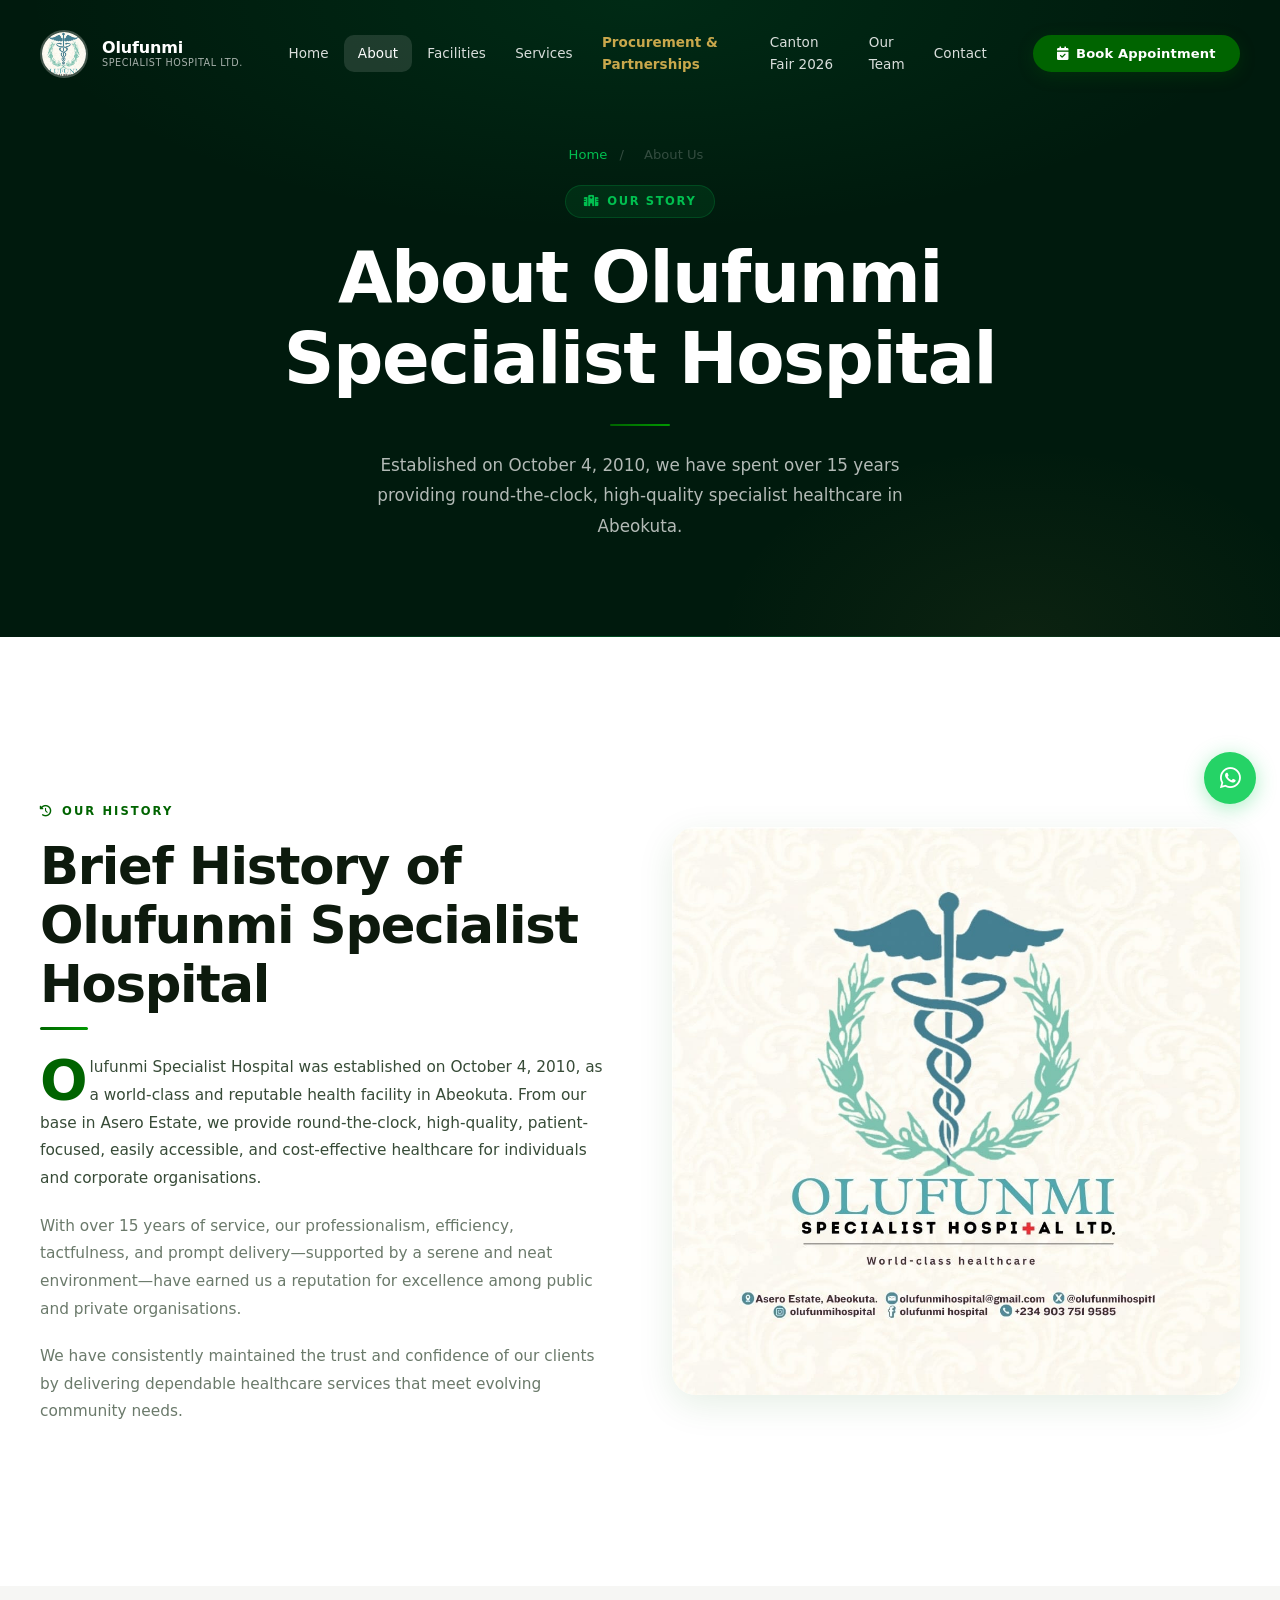
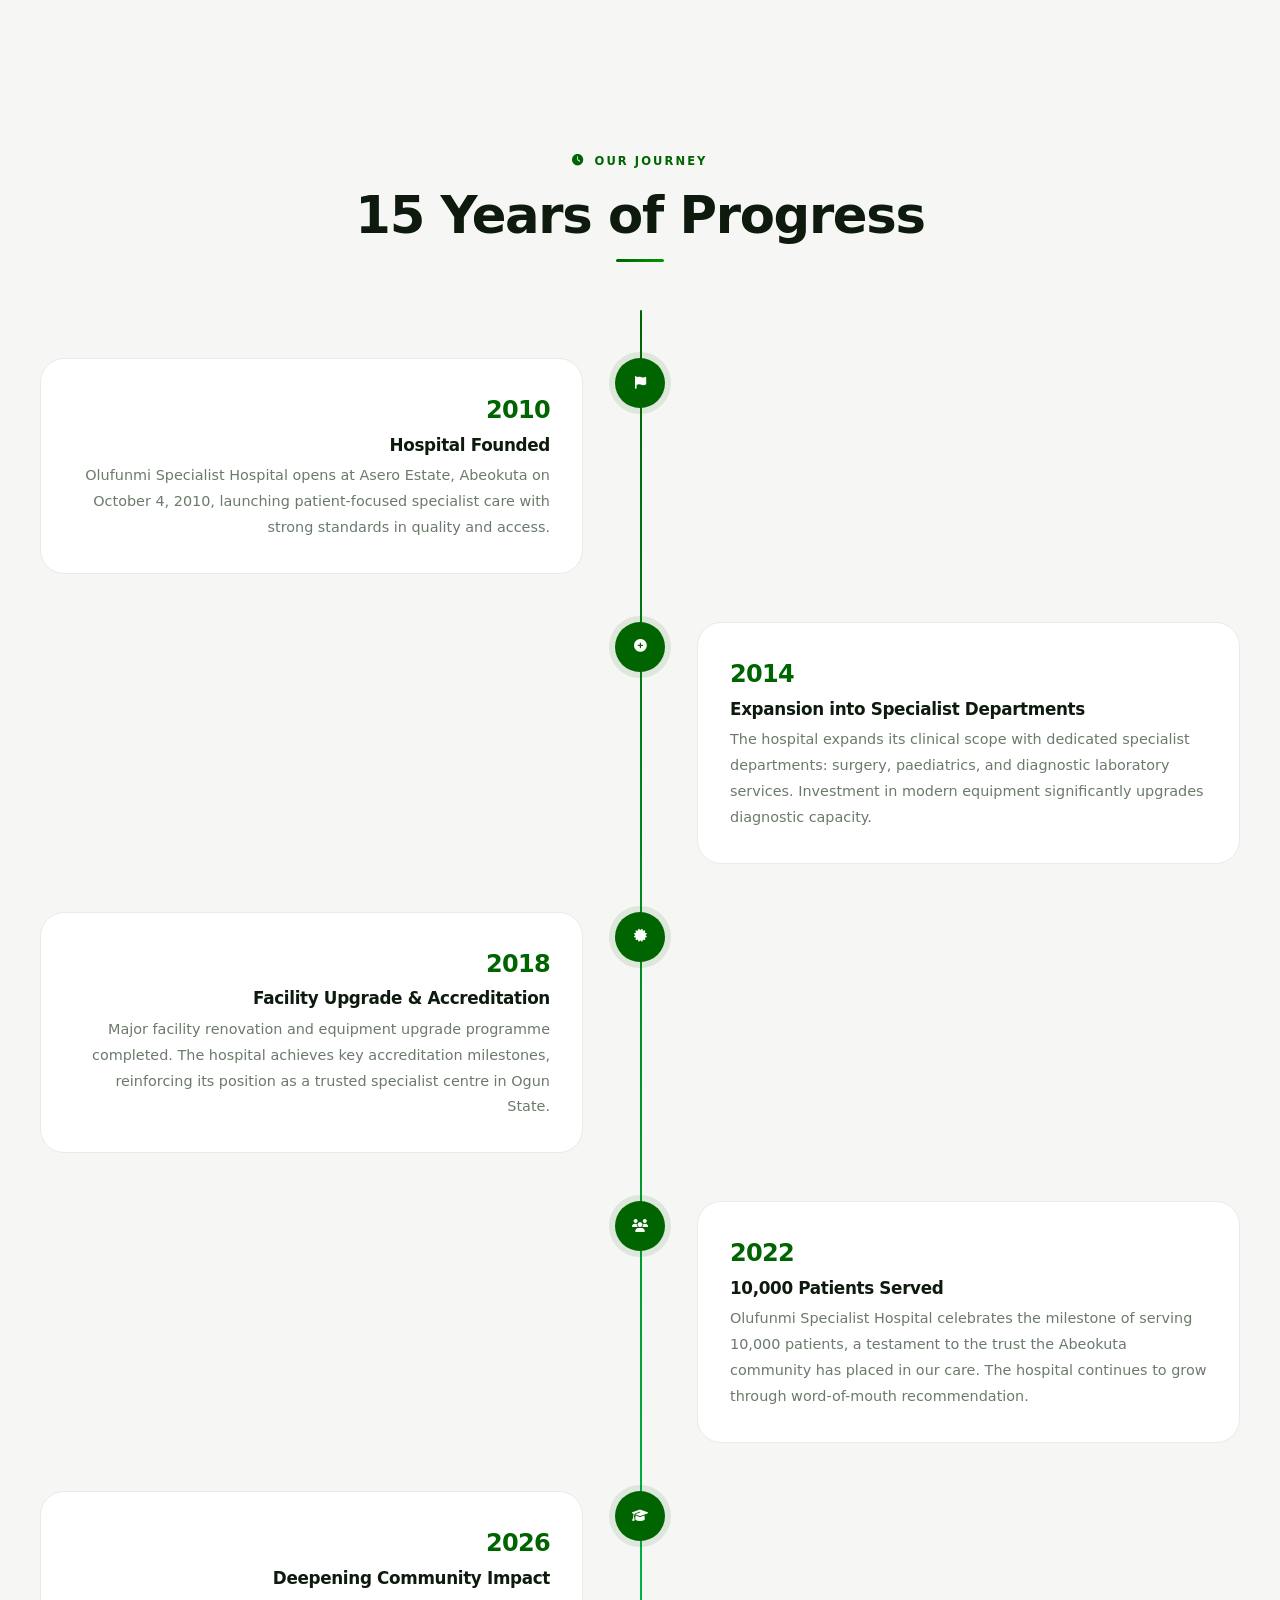
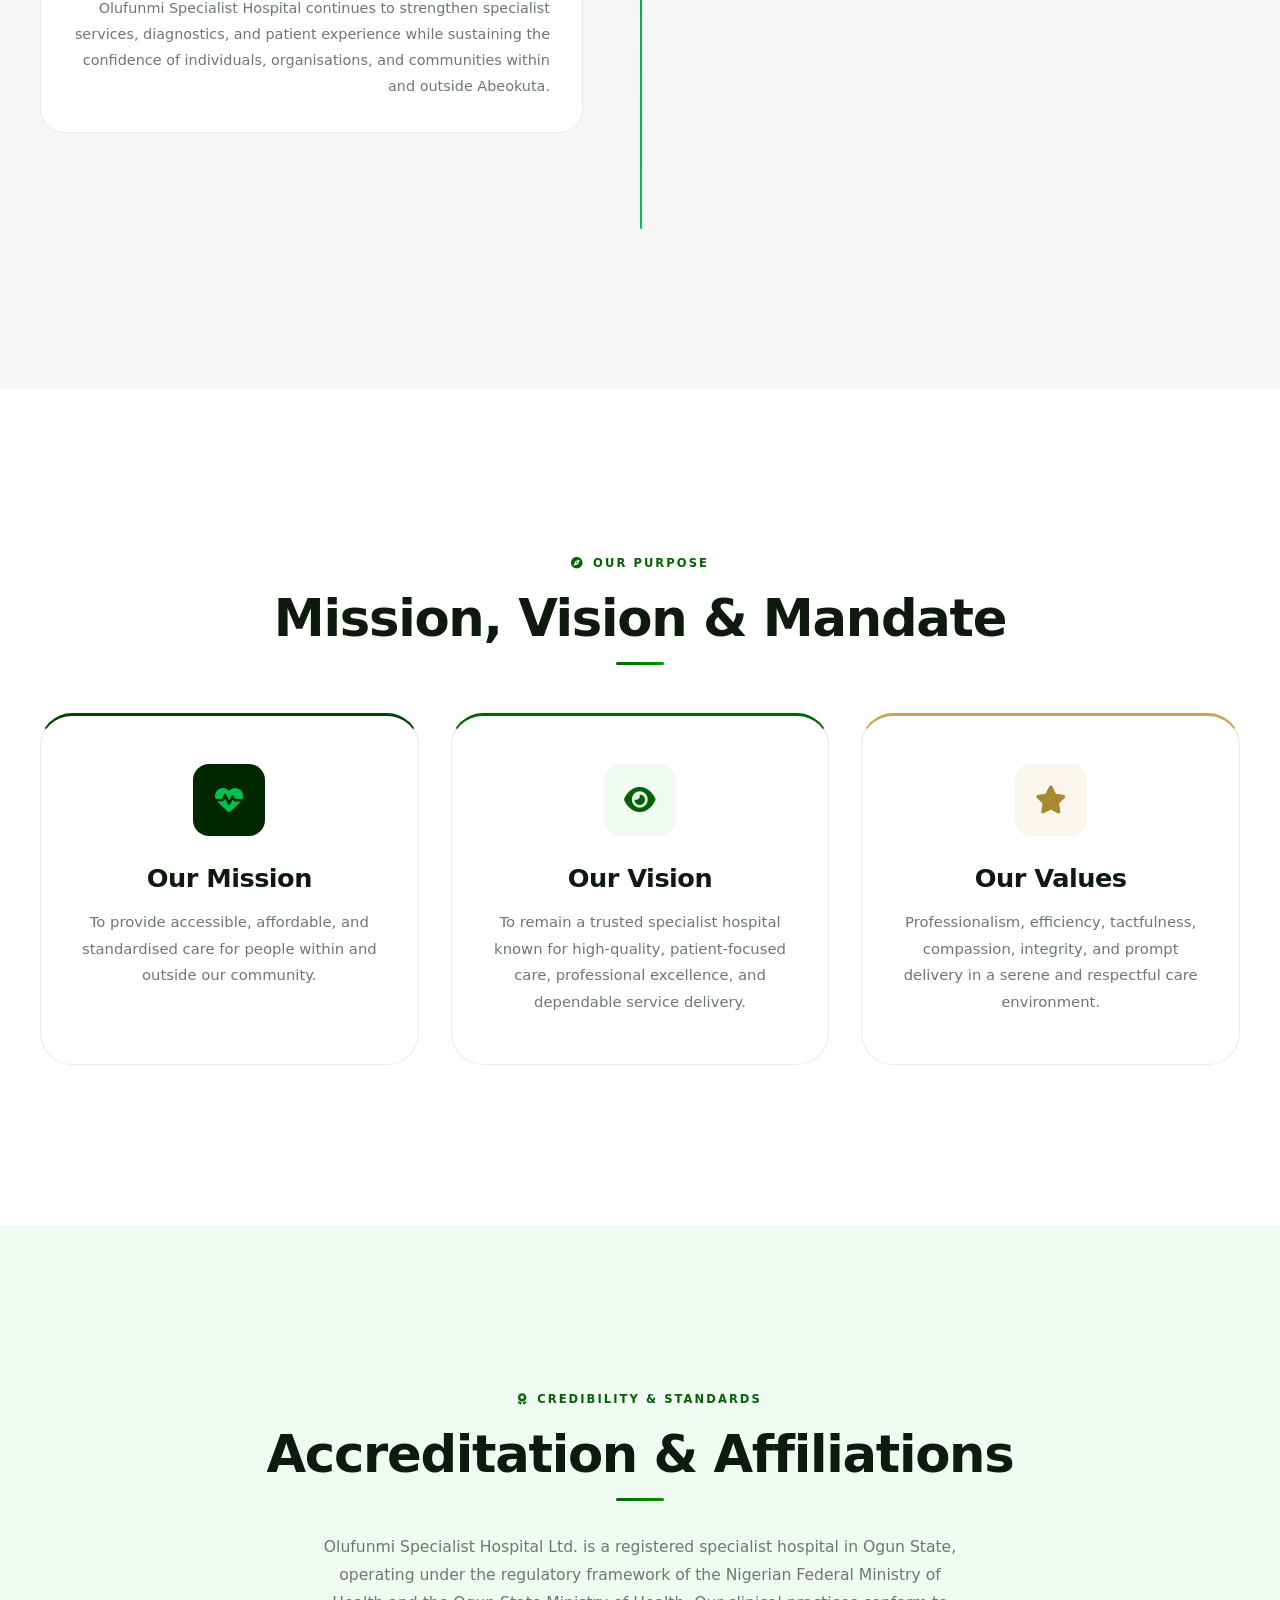
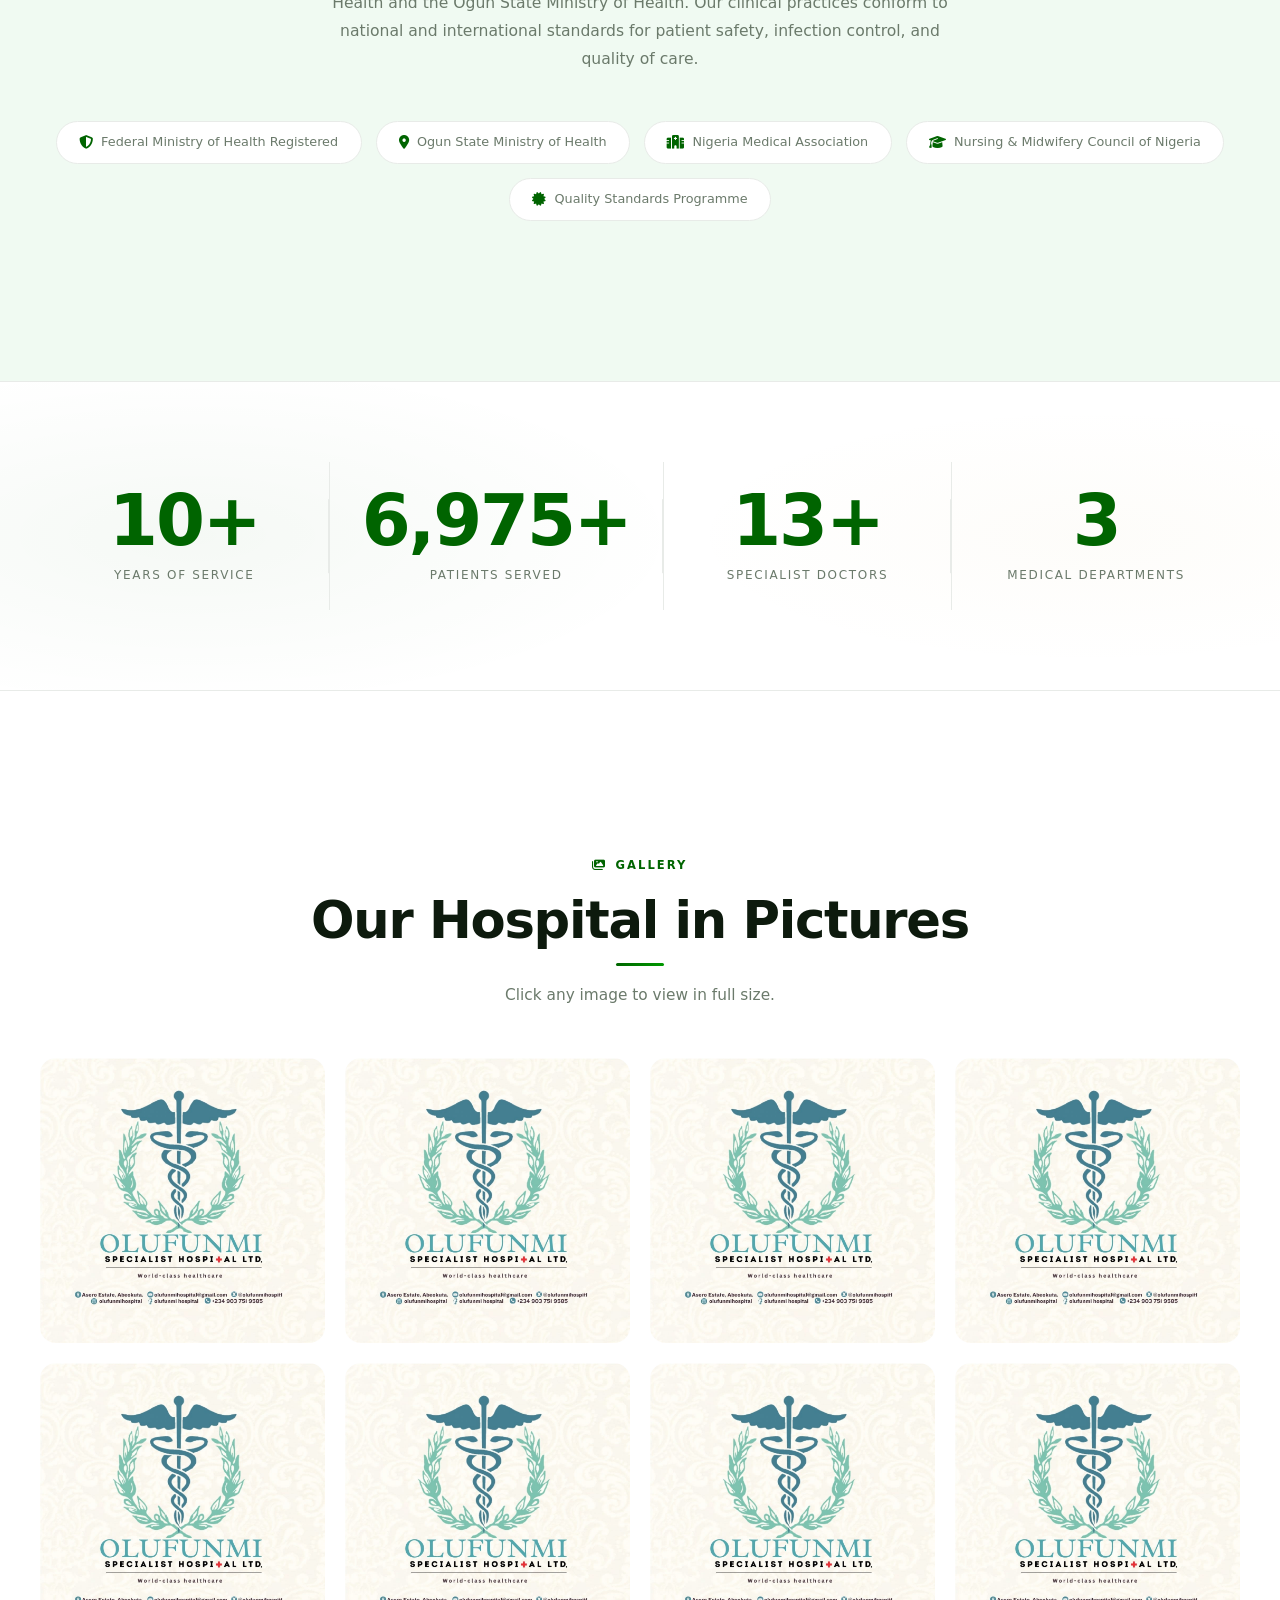
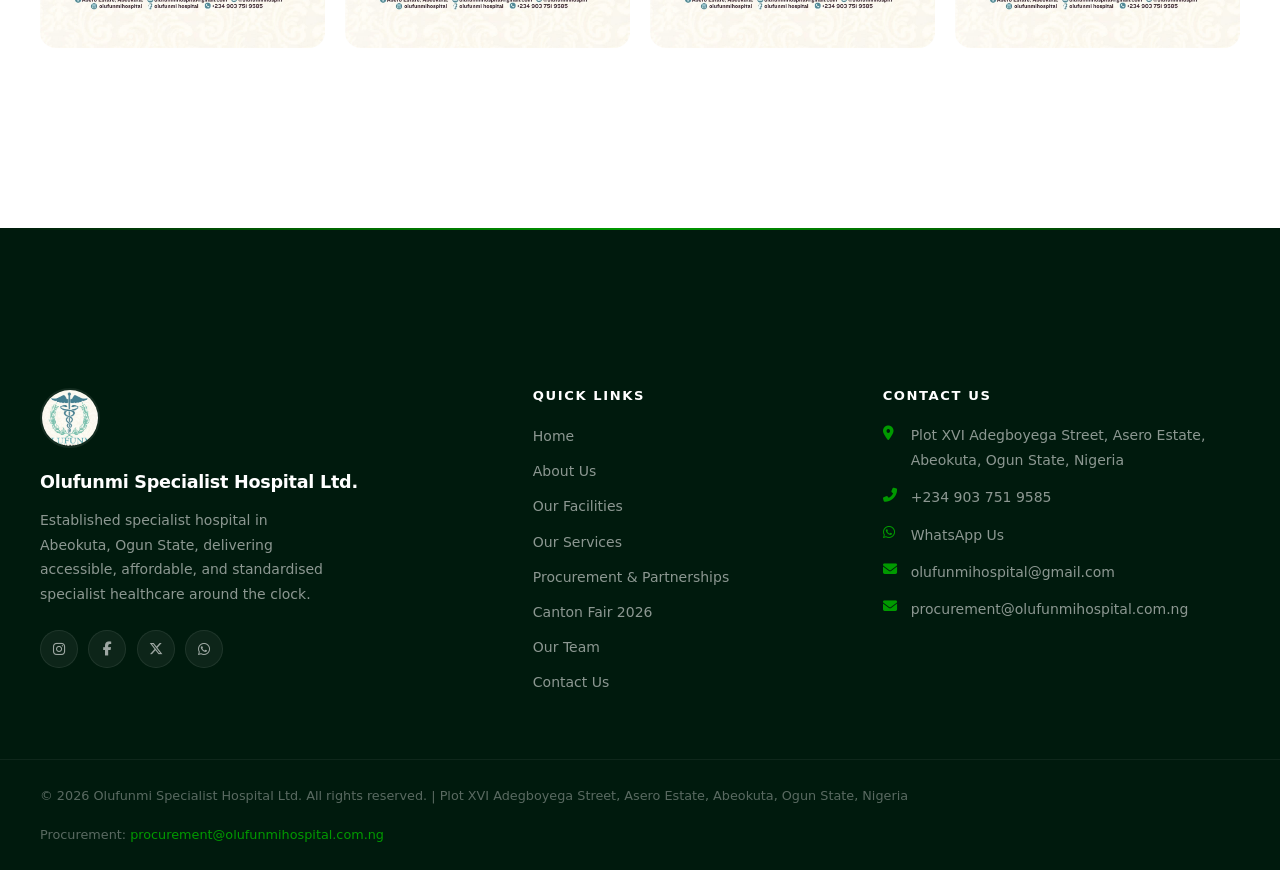
==== commit 99e29aa0: "Fix responsive CSS scope for mobile navbar tweaks" ====
--- a/about.html
+++ b/about.html
@@ -21,6 +21,16 @@
     />
     <meta property="og:type" content="website" />
     <meta name="theme-color" content="#003087" />
+    <link rel="icon" href="assets/images/logo.jpg" type="image/jpeg" />
+    <link rel="shortcut icon" href="assets/images/logo.jpg" type="image/jpeg" />
+    <link rel="apple-touch-icon" href="assets/images/logo.jpg" />
+    <link rel="canonical" href="https://olufunmispecialisthospital.com/about.html" />
+    <meta property="og:url" content="https://olufunmispecialisthospital.com/about.html" />
+    <meta property="og:image" content="https://olufunmispecialisthospital.com/assets/images/logo-original.jpeg" />
+    <meta name="twitter:card" content="summary_large_image" />
+    <meta name="twitter:title" content="About Us | Olufunmi Specialist Hospital Ltd." />
+    <meta name="twitter:description" content="About Olufunmi Specialist Hospital, established on October 4, 2010 in Abeokuta, Ogun State, with over 15 years of trusted, patient-focused specialist healthcare." />
+    <meta name="twitter:image" content="https://olufunmispecialisthospital.com/assets/images/logo-original.jpeg" />
     <title>About Us | Olufunmi Specialist Hospital Ltd.</title>
     <link
       href="https://fonts.googleapis.com/css2?family=Playfair+Display:wght@400;600;700;900&family=DM+Sans:wght@300;400;500;600;700&display=swap"
@@ -39,6 +49,26 @@
       href="https://cdnjs.cloudflare.com/ajax/libs/Swiper/10.3.1/swiper-bundle.min.css"
     />
     <link rel="stylesheet" href="assets/css/styles.css" />
+      <script type="application/ld+json">
+      {
+        "@context": "https://schema.org",
+        "@type": "Hospital",
+        "name": "Olufunmi Specialist Hospital Ltd.",
+        "url": "https://olufunmispecialisthospital.com/",
+        "logo": "https://olufunmispecialisthospital.com/assets/images/logo.jpg",
+        "image": "https://olufunmispecialisthospital.com/assets/images/logo-original.jpeg",
+        "description": "Specialist hospital in Abeokuta, Ogun State, delivering accessible, affordable and patient-focused healthcare.",
+        "telephone": "+2349037519585",
+        "email": "olufunmihospital@gmail.com",
+        "address": {
+          "@type": "PostalAddress",
+          "streetAddress": "Plot XVI Adegboyega Street, Asero Estate",
+          "addressLocality": "Abeokuta",
+          "addressRegion": "Ogun State",
+          "addressCountry": "NG"
+        }
+      }
+    </script>
   </head>
   <body>
     <a href="#main-content" class="sr-only skip-link">Skip to main content</a>
@@ -80,8 +110,9 @@
             <button
               class="hamburger"
               id="hamburger"
-              aria-label="Toggle menu"
+              aria-label="Open main menu"
               aria-expanded="false"
+              aria-controls="mobileMenu"
             >
               <span></span><span></span><span></span>
             </button>
@@ -99,8 +130,9 @@
     >
       <button
         class="mobile-menu-close"
+        id="mobileMenuClose"
+        type="button"
         aria-label="Close menu"
-        onclick="document.getElementById('hamburger').click()"
       >
         <i class="fas fa-times"></i>
       </button>
@@ -178,7 +210,7 @@
             </div>
             <div data-aos="fade-left" data-aos-delay="150">
               <img
-                src="https://picsum.photos/seed/hospital2/700/500"
+                src="assets/images/logo-original.jpeg"
                 alt="Olufunmi Specialist Hospital exterior view"
                 style="
                   border-radius: var(--radius-lg);
@@ -434,64 +466,64 @@
           <div class="gallery-grid" data-aos="fade-up" data-aos-delay="100">
             <div class="gallery-item">
               <img
-                data-src="https://picsum.photos/seed/hospital1/600/400"
-                src="https://picsum.photos/seed/hospital1/600/400"
+                data-src="assets/images/logo-original.jpeg"
+                src="assets/images/logo-original.jpeg"
                 alt="Hospital main building"
                 loading="lazy"
               />
             </div>
             <div class="gallery-item">
               <img
-                data-src="https://picsum.photos/seed/clinic/600/700"
-                src="https://picsum.photos/seed/clinic/600/700"
+                data-src="assets/images/logo-original.jpeg"
+                src="assets/images/logo-original.jpeg"
                 alt="Clinical consultation room"
                 loading="lazy"
               />
             </div>
             <div class="gallery-item">
               <img
-                data-src="https://picsum.photos/seed/lab/600/450"
-                src="https://picsum.photos/seed/lab/600/450"
+                data-src="assets/images/logo-original.jpeg"
+                src="assets/images/logo-original.jpeg"
                 alt="Hospital laboratory"
                 loading="lazy"
               />
             </div>
             <div class="gallery-item">
               <img
-                data-src="https://picsum.photos/seed/ward/600/380"
-                src="https://picsum.photos/seed/ward/600/380"
+                data-src="assets/images/logo-original.jpeg"
+                src="assets/images/logo-original.jpeg"
                 alt="Patient ward"
                 loading="lazy"
               />
             </div>
             <div class="gallery-item">
               <img
-                data-src="https://picsum.photos/seed/surgery/600/500"
-                src="https://picsum.photos/seed/surgery/600/500"
+                data-src="assets/images/logo-original.jpeg"
+                src="assets/images/logo-original.jpeg"
                 alt="Operating theatre"
                 loading="lazy"
               />
             </div>
             <div class="gallery-item">
               <img
-                data-src="https://picsum.photos/seed/nurse1/600/420"
-                src="https://picsum.photos/seed/nurse1/600/420"
+                data-src="assets/images/logo-original.jpeg"
+                src="assets/images/logo-original.jpeg"
                 alt="Nursing team"
                 loading="lazy"
               />
             </div>
             <div class="gallery-item">
               <img
-                data-src="https://picsum.photos/seed/pharmacy/600/460"
-                src="https://picsum.photos/seed/pharmacy/600/460"
+                data-src="assets/images/logo-original.jpeg"
+                src="assets/images/logo-original.jpeg"
                 alt="Pharmacy and dispensary"
                 loading="lazy"
               />
             </div>
             <div class="gallery-item">
               <img
-                data-src="https://picsum.photos/seed/medical/600/390"
-                src="https://picsum.photos/seed/medical/600/390"
+                data-src="assets/images/logo-original.jpeg"
+                src="assets/images/logo-original.jpeg"
                 alt="Medical equipment"
                 loading="lazy"
               />
--- a/assets/css/styles.css
+++ b/assets/css/styles.css
@@ -657,6 +657,10 @@
   flex-shrink: 0;
 }
 
+.nav-actions .btn {
+  white-space: nowrap;
+}
+
 .hamburger {
   display: flex;
   flex-direction: column;
@@ -682,15 +686,8 @@
   background: var(--text-dark);
 }
 
-.hamburger.open span:nth-child(1) {
-  transform: translateY(7px) rotate(45deg);
-}
 .hamburger.open span:nth-child(2) {
-  opacity: 0;
-  transform: scaleX(0);
-}
-.hamburger.open span:nth-child(3) {
-  transform: translateY(-7px) rotate(-45deg);
+  opacity: 0.35;
 }
 
 .mobile-menu {
@@ -703,6 +700,8 @@
   align-items: center;
   justify-content: center;
   gap: 0.25rem;
+  overflow-y: auto;
+  padding: 6rem 1.25rem 2rem;
   transform: translateX(100%);
   transition: transform 0.45s cubic-bezier(0.4, 0, 0.2, 1);
 }
@@ -826,7 +825,7 @@
   padding-top: 5rem;
   padding-bottom: 4rem;
   text-align: center;
-  max-width: 840px;
+  max-width: 980px;
   margin: 0 auto;
 }
 
@@ -3818,10 +3817,37 @@
   }
 }
 
+@media (max-width: 1023px) {
+  .nav-links {
+    display: none;
+  }
+
+  .nav-inner {
+    gap: 0.75rem;
+  }
+
+  .nav-actions .btn {
+    display: none;
+  }
+
+  .nav-logo-sub {
+    max-width: 138px;
+    white-space: nowrap;
+    overflow: hidden;
+    text-overflow: ellipsis;
+  }
+
+  .mobile-menu .nav-link {
+    width: min(100%, 24rem);
+    padding: 0.75rem 1rem;
+    border-radius: var(--radius-sm);
+  }
+}
+
 /* 1280px — wide */
 @media (min-width: 1280px) {
   .hero-content {
-    max-width: 840px;
+    max-width: 980px;
   }
 }
 
@@ -3998,3 +4024,38 @@
 .stats-grid .stat-item:last-child::before {
   display: none;
 }
+
+@media (max-width: 767px) {
+  .navbar {
+    padding: 0.95rem 0;
+  }
+
+  .nav-logo img {
+    width: 42px;
+    height: 42px;
+  }
+
+  .nav-logo-name {
+    font-size: 0.9rem;
+  }
+
+  .nav-logo-sub {
+    font-size: 0.54rem;
+    max-width: 120px;
+  }
+
+  .hamburger {
+    min-width: 44px;
+    min-height: 44px;
+    justify-content: center;
+    align-items: center;
+  }
+
+  .mobile-menu .nav-link {
+    font-size: 1.35rem;
+  }
+
+  .hero-content {
+    max-width: 100%;
+  }
+}
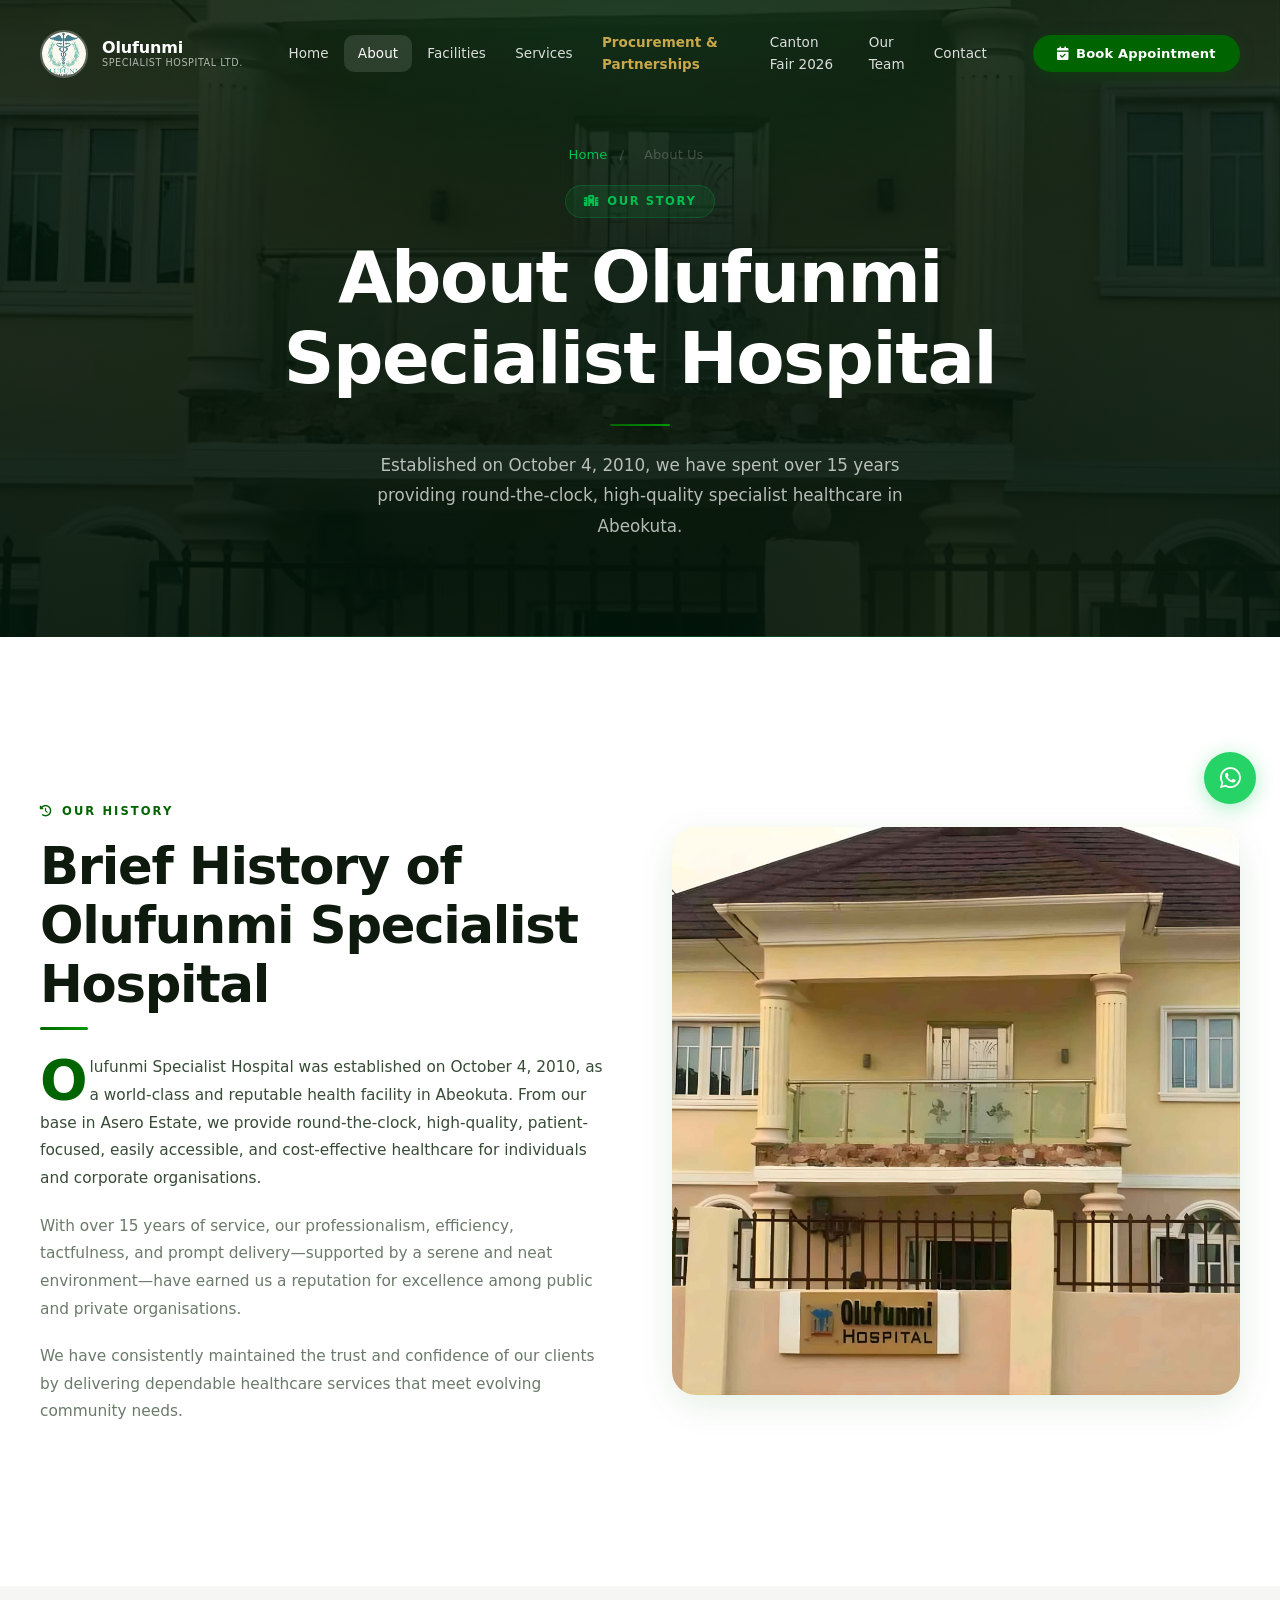
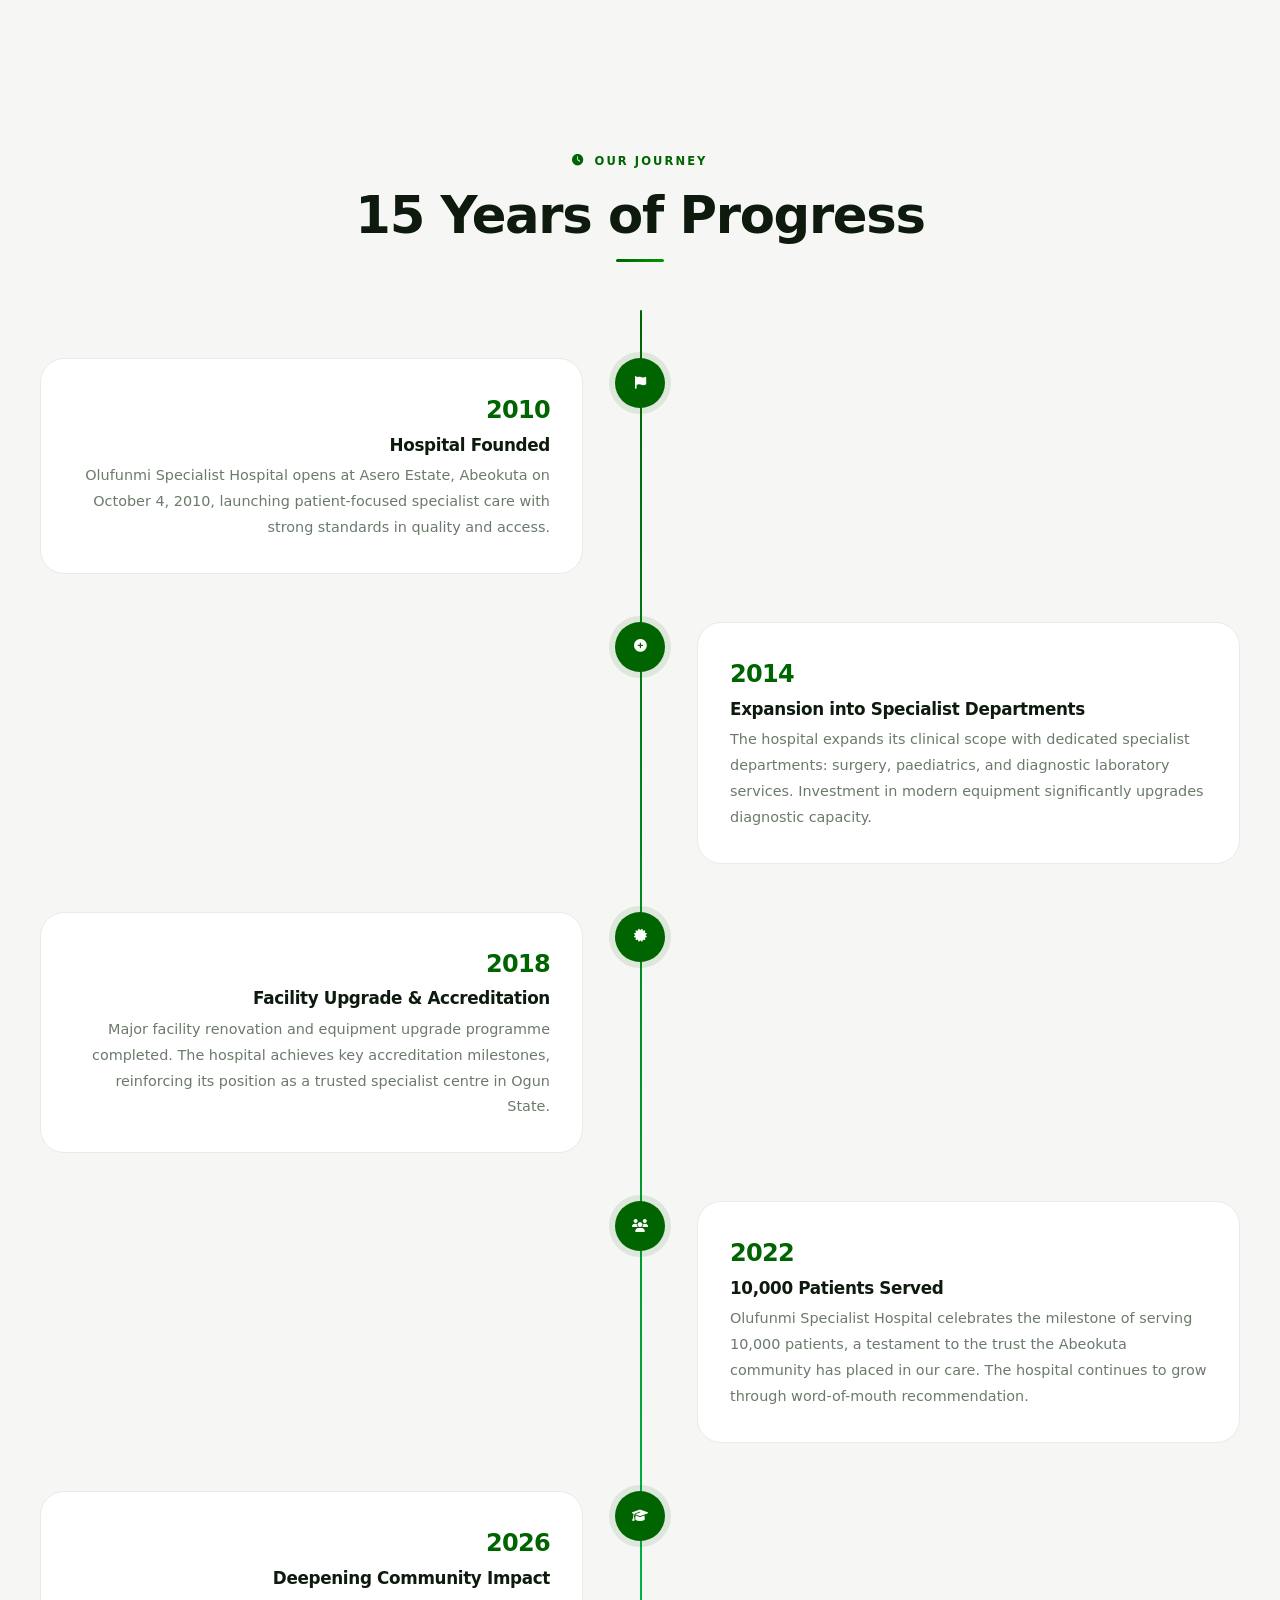
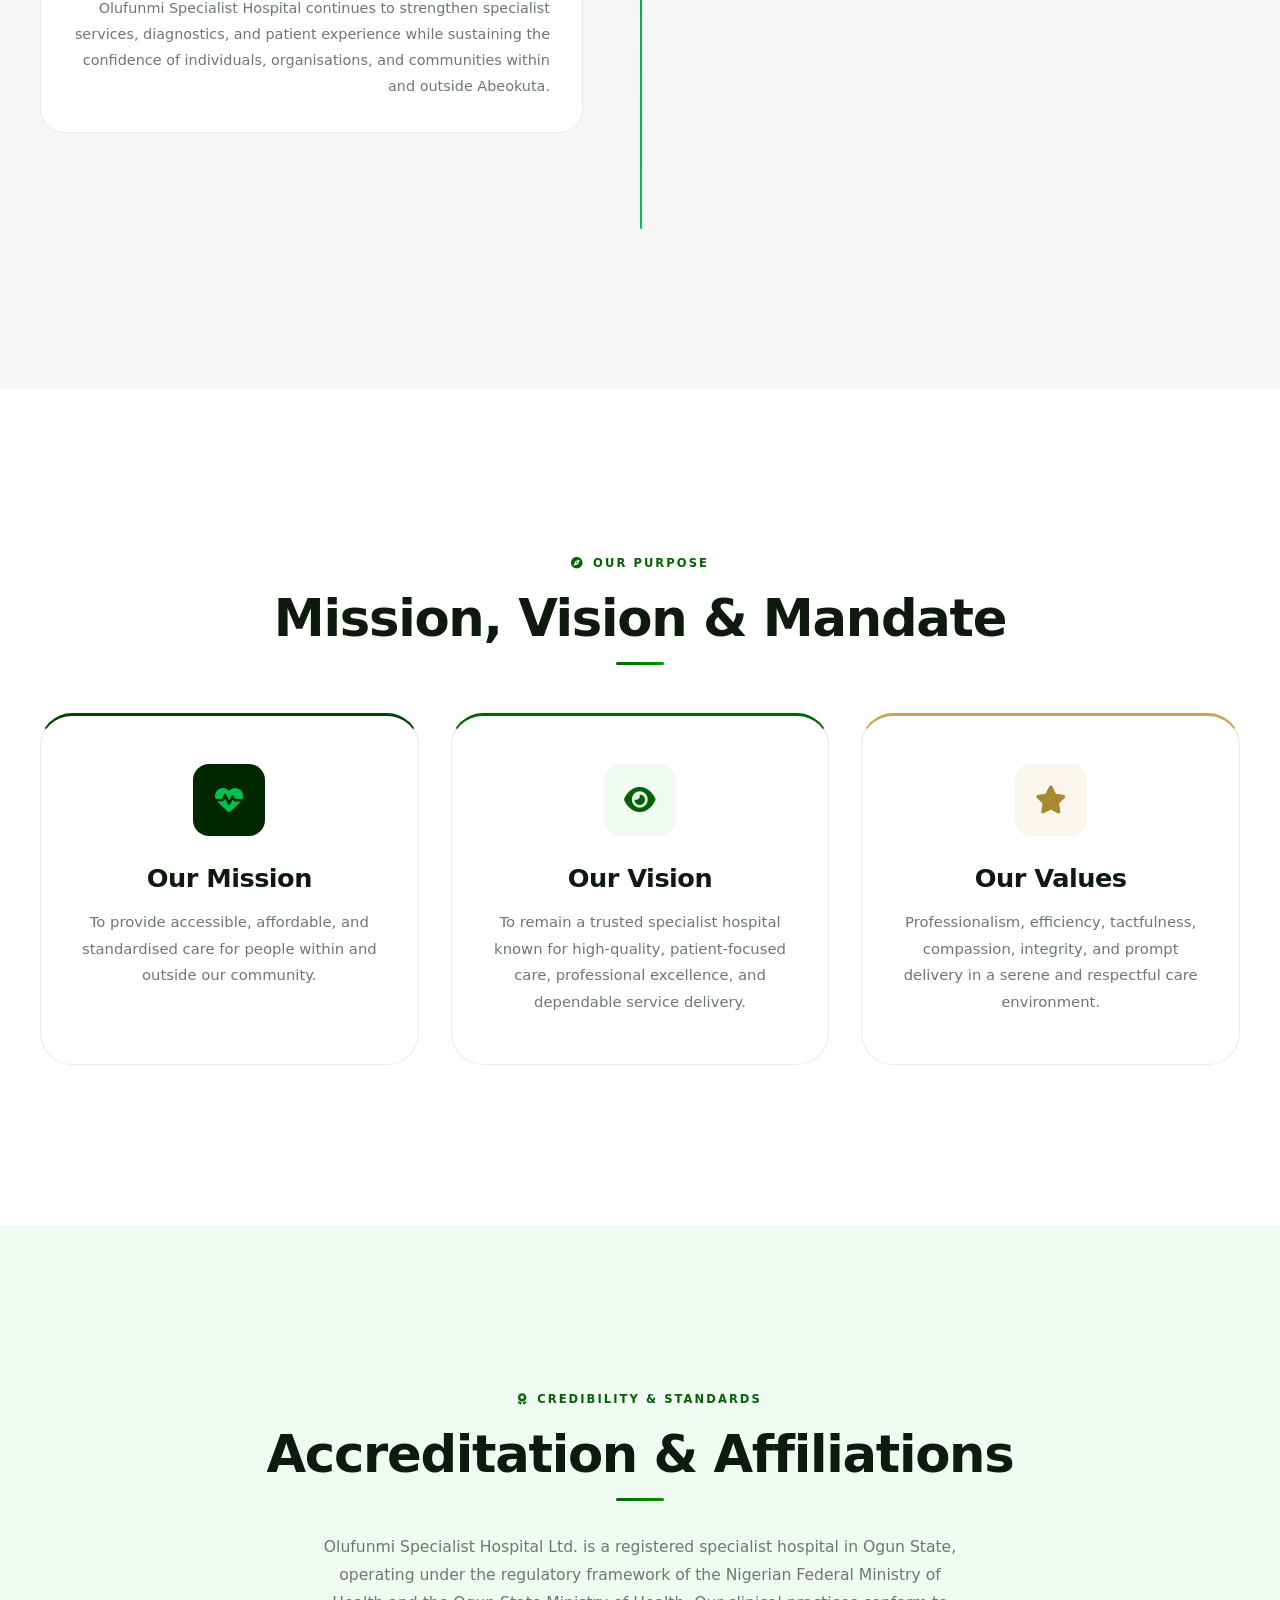
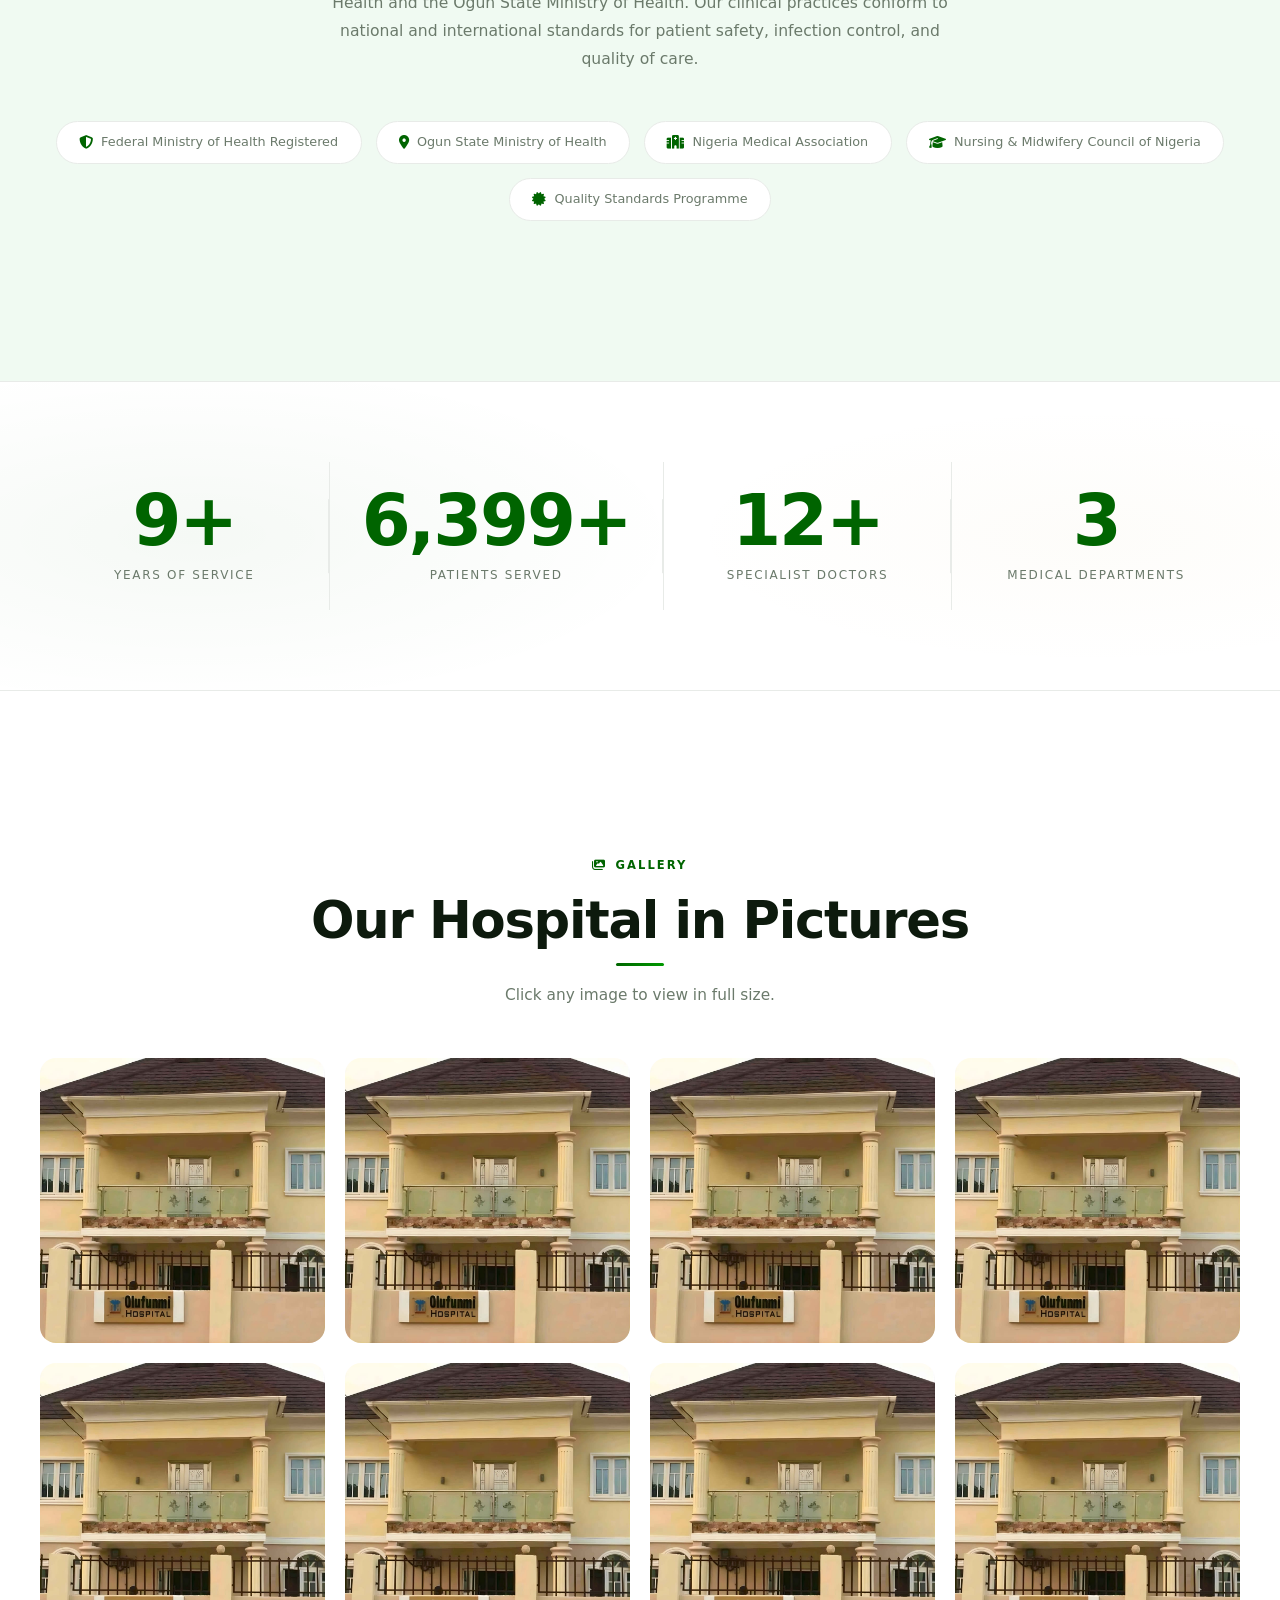
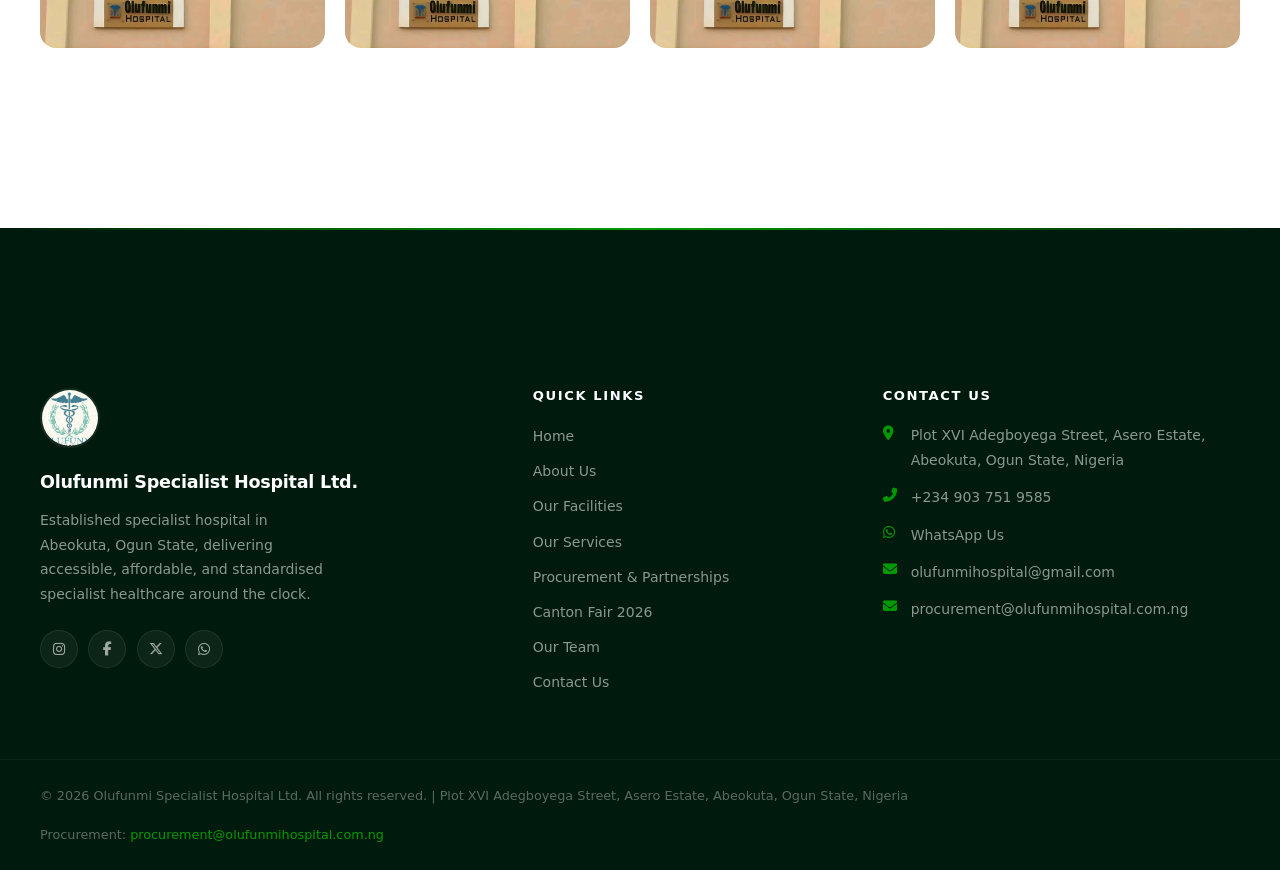
==== commit ca5ab9a3: "Refresh site visuals with hospital image across pages" ====
--- a/about.html
+++ b/about.html
@@ -26,11 +26,11 @@
     <link rel="apple-touch-icon" href="assets/images/logo.jpg" />
     <link rel="canonical" href="https://olufunmispecialisthospital.com/about.html" />
     <meta property="og:url" content="https://olufunmispecialisthospital.com/about.html" />
-    <meta property="og:image" content="https://olufunmispecialisthospital.com/assets/images/logo-original.jpeg" />
+    <meta property="og:image" content="https://olufunmispecialisthospital.com/assets/images/hospital.jpeg" />
     <meta name="twitter:card" content="summary_large_image" />
     <meta name="twitter:title" content="About Us | Olufunmi Specialist Hospital Ltd." />
     <meta name="twitter:description" content="About Olufunmi Specialist Hospital, established on October 4, 2010 in Abeokuta, Ogun State, with over 15 years of trusted, patient-focused specialist healthcare." />
-    <meta name="twitter:image" content="https://olufunmispecialisthospital.com/assets/images/logo-original.jpeg" />
+    <meta name="twitter:image" content="https://olufunmispecialisthospital.com/assets/images/hospital.jpeg" />
     <title>About Us | Olufunmi Specialist Hospital Ltd.</title>
     <link
       href="https://fonts.googleapis.com/css2?family=Playfair+Display:wght@400;600;700;900&family=DM+Sans:wght@300;400;500;600;700&display=swap"
@@ -56,7 +56,7 @@
         "name": "Olufunmi Specialist Hospital Ltd.",
         "url": "https://olufunmispecialisthospital.com/",
         "logo": "https://olufunmispecialisthospital.com/assets/images/logo.jpg",
-        "image": "https://olufunmispecialisthospital.com/assets/images/logo-original.jpeg",
+        "image": "https://olufunmispecialisthospital.com/assets/images/hospital.jpeg",
         "description": "Specialist hospital in Abeokuta, Ogun State, delivering accessible, affordable and patient-focused healthcare.",
         "telephone": "+2349037519585",
         "email": "olufunmihospital@gmail.com",
@@ -210,7 +210,7 @@
             </div>
             <div data-aos="fade-left" data-aos-delay="150">
               <img
-                src="assets/images/logo-original.jpeg"
+                src="assets/images/hospital.jpeg"
                 alt="Olufunmi Specialist Hospital exterior view"
                 style="
                   border-radius: var(--radius-lg);
@@ -466,64 +466,64 @@
           <div class="gallery-grid" data-aos="fade-up" data-aos-delay="100">
             <div class="gallery-item">
               <img
-                data-src="assets/images/logo-original.jpeg"
-                src="assets/images/logo-original.jpeg"
+                data-src="assets/images/hospital.jpeg"
+                src="assets/images/hospital.jpeg"
                 alt="Hospital main building"
                 loading="lazy"
               />
             </div>
             <div class="gallery-item">
               <img
-                data-src="assets/images/logo-original.jpeg"
-                src="assets/images/logo-original.jpeg"
+                data-src="assets/images/hospital.jpeg"
+                src="assets/images/hospital.jpeg"
                 alt="Clinical consultation room"
                 loading="lazy"
               />
             </div>
             <div class="gallery-item">
               <img
-                data-src="assets/images/logo-original.jpeg"
-                src="assets/images/logo-original.jpeg"
+                data-src="assets/images/hospital.jpeg"
+                src="assets/images/hospital.jpeg"
                 alt="Hospital laboratory"
                 loading="lazy"
               />
             </div>
             <div class="gallery-item">
               <img
-                data-src="assets/images/logo-original.jpeg"
-                src="assets/images/logo-original.jpeg"
+                data-src="assets/images/hospital.jpeg"
+                src="assets/images/hospital.jpeg"
                 alt="Patient ward"
                 loading="lazy"
               />
             </div>
             <div class="gallery-item">
               <img
-                data-src="assets/images/logo-original.jpeg"
-                src="assets/images/logo-original.jpeg"
+                data-src="assets/images/hospital.jpeg"
+                src="assets/images/hospital.jpeg"
                 alt="Operating theatre"
                 loading="lazy"
               />
             </div>
             <div class="gallery-item">
               <img
-                data-src="assets/images/logo-original.jpeg"
-                src="assets/images/logo-original.jpeg"
+                data-src="assets/images/hospital.jpeg"
+                src="assets/images/hospital.jpeg"
                 alt="Nursing team"
                 loading="lazy"
               />
             </div>
             <div class="gallery-item">
               <img
-                data-src="assets/images/logo-original.jpeg"
-                src="assets/images/logo-original.jpeg"
+                data-src="assets/images/hospital.jpeg"
+                src="assets/images/hospital.jpeg"
                 alt="Pharmacy and dispensary"
                 loading="lazy"
               />
             </div>
             <div class="gallery-item">
               <img
-                data-src="assets/images/logo-original.jpeg"
-                src="assets/images/logo-original.jpeg"
+                data-src="assets/images/hospital.jpeg"
+                src="assets/images/hospital.jpeg"
                 alt="Medical equipment"
                 loading="lazy"
               />
--- a/assets/css/styles.css
+++ b/assets/css/styles.css
@@ -107,6 +107,7 @@
   --ease-spring: cubic-bezier(0.34, 1.56, 0.64, 1);
   --transition: all 0.3s var(--ease);
   --transition-slow: all 0.6s var(--ease);
+  --hospital-hero-image: url("../images/hospital.jpeg");
 }
 
 /* ===== 2. RESET & BASE ===== */
@@ -764,7 +765,9 @@
   overflow: hidden;
   display: flex;
   align-items: center;
-  background-color: var(--green-950);
+  background:
+    linear-gradient(rgba(0, 20, 10, 0.82), rgba(0, 20, 10, 0.9)),
+    var(--hospital-hero-image) center / cover no-repeat;
 }
 
 /* Dot grid pattern overlay */
@@ -1817,7 +1820,9 @@
   overflow: hidden;
   padding: 9rem 0 6rem;
   text-align: center;
-  background: var(--green-950);
+  background:
+    linear-gradient(rgba(0, 20, 10, 0.84), rgba(0, 20, 10, 0.92)),
+    var(--hospital-hero-image) center / cover no-repeat;
 }
 
 .page-hero::before {
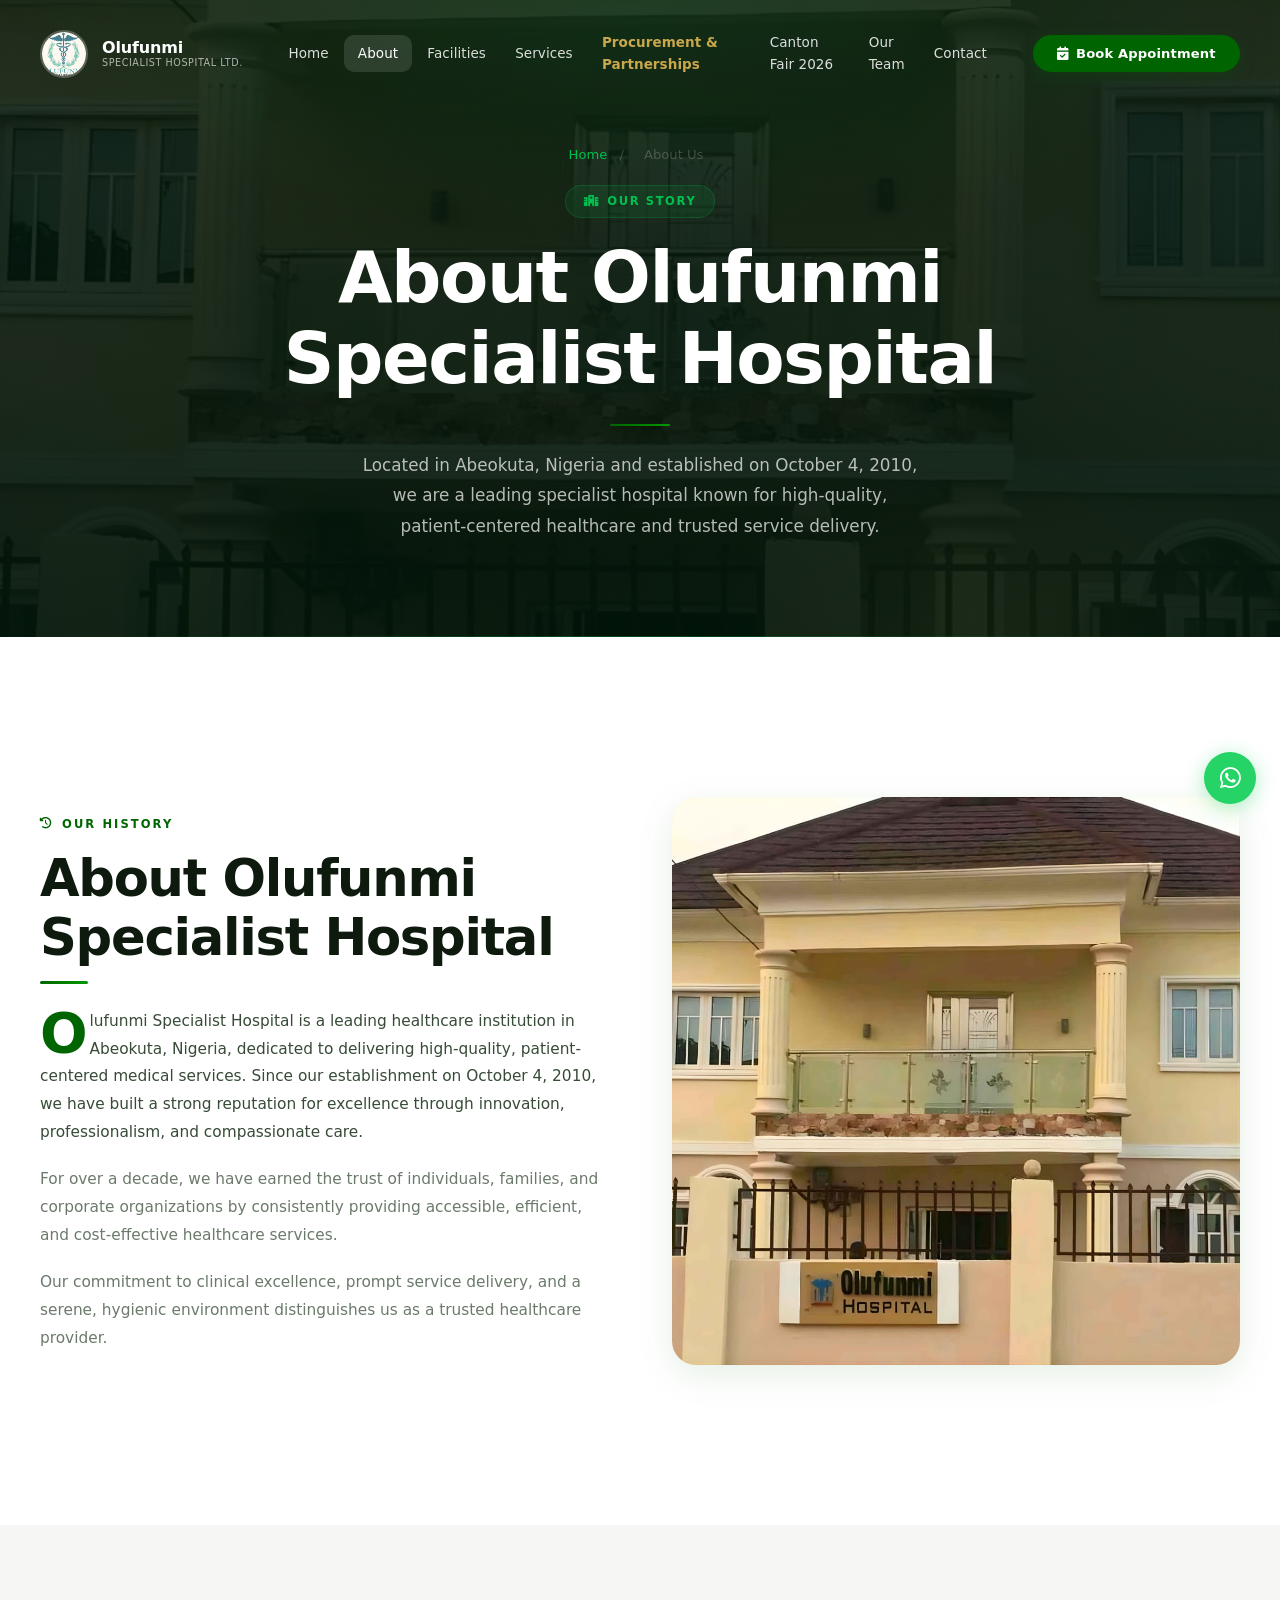
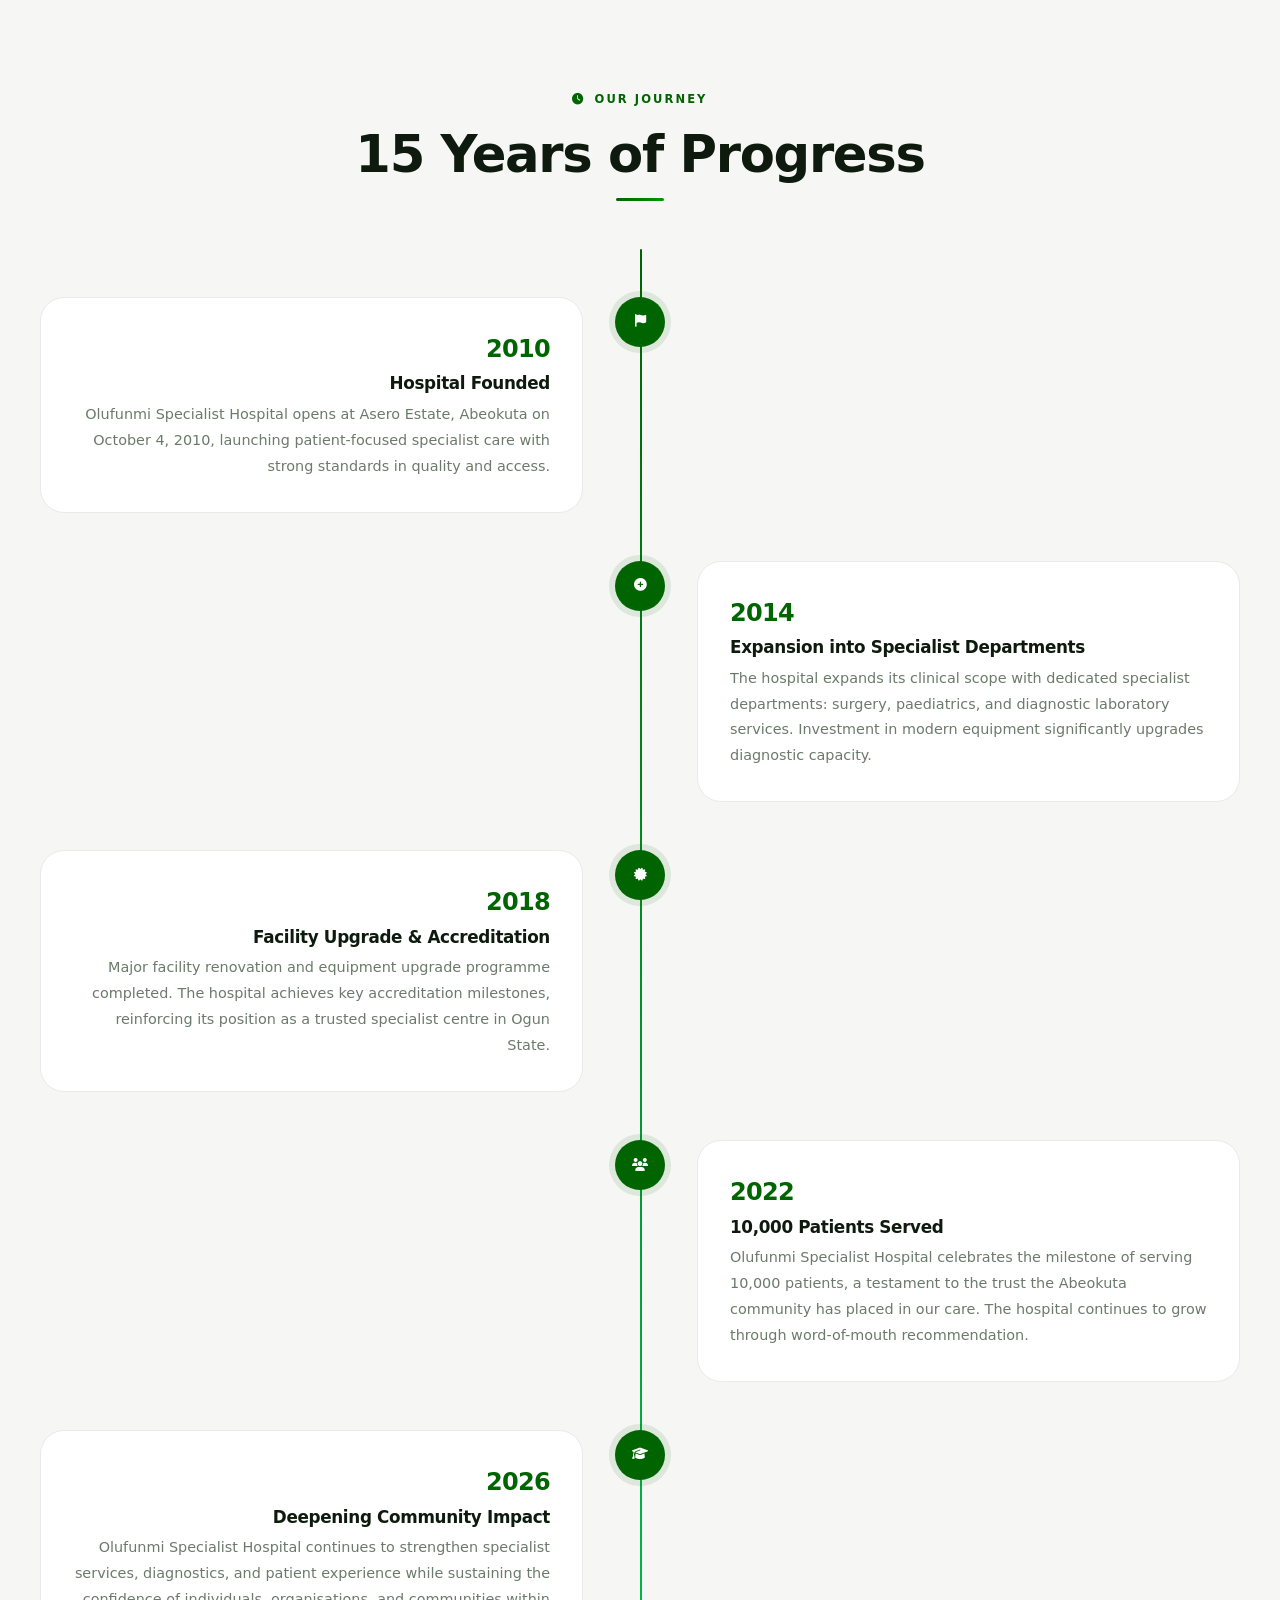
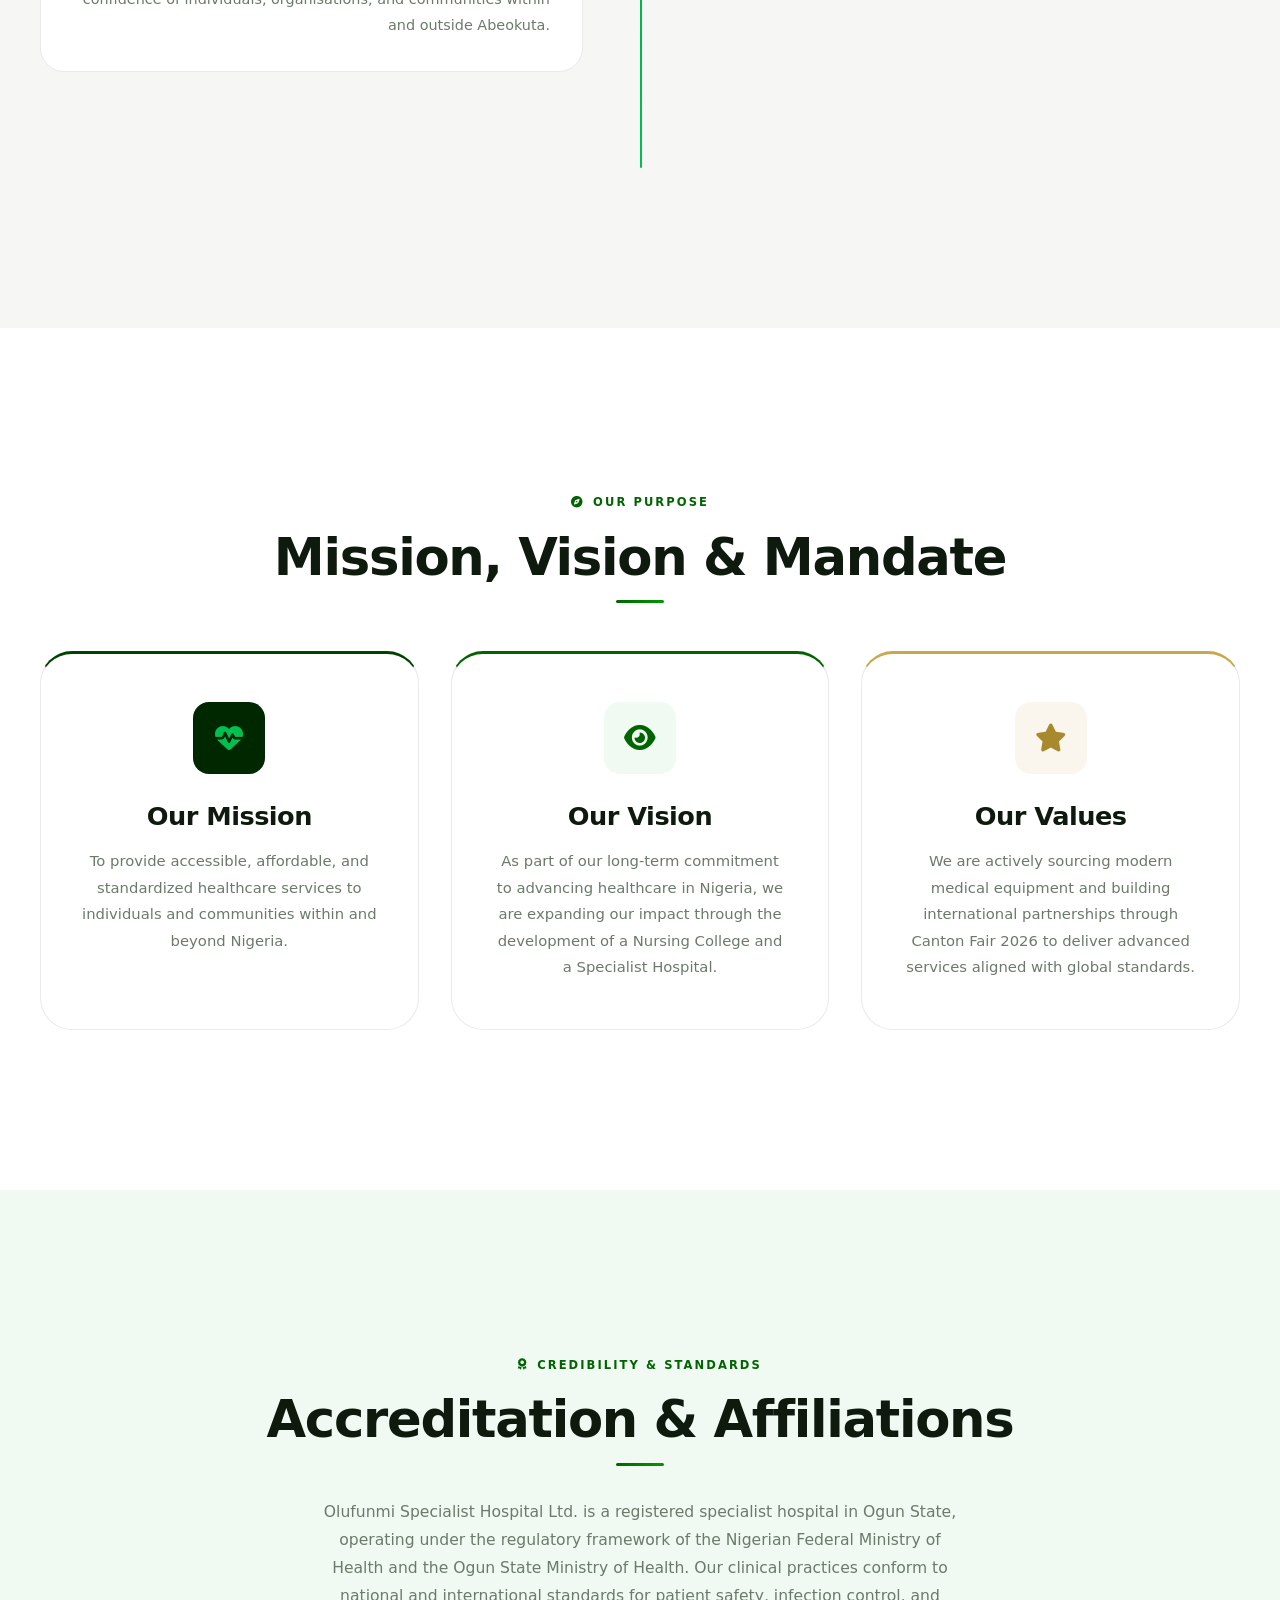
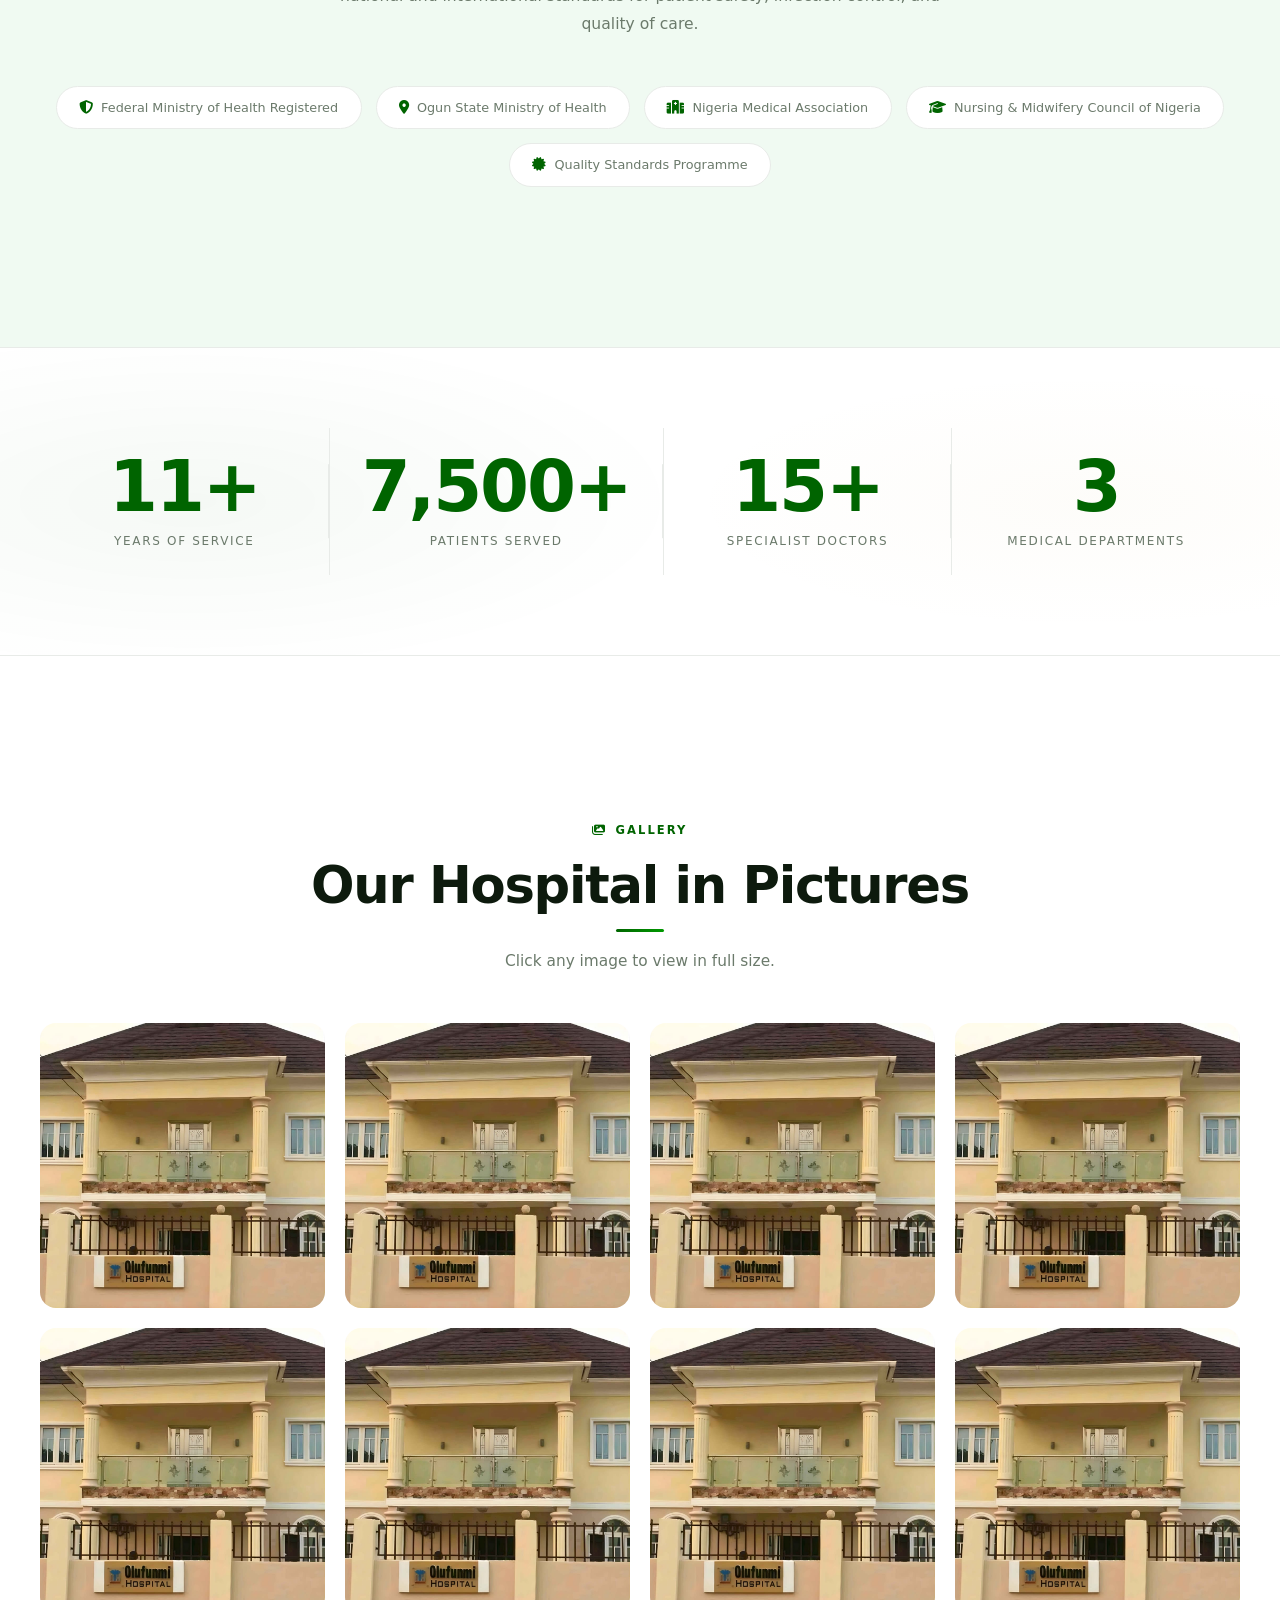
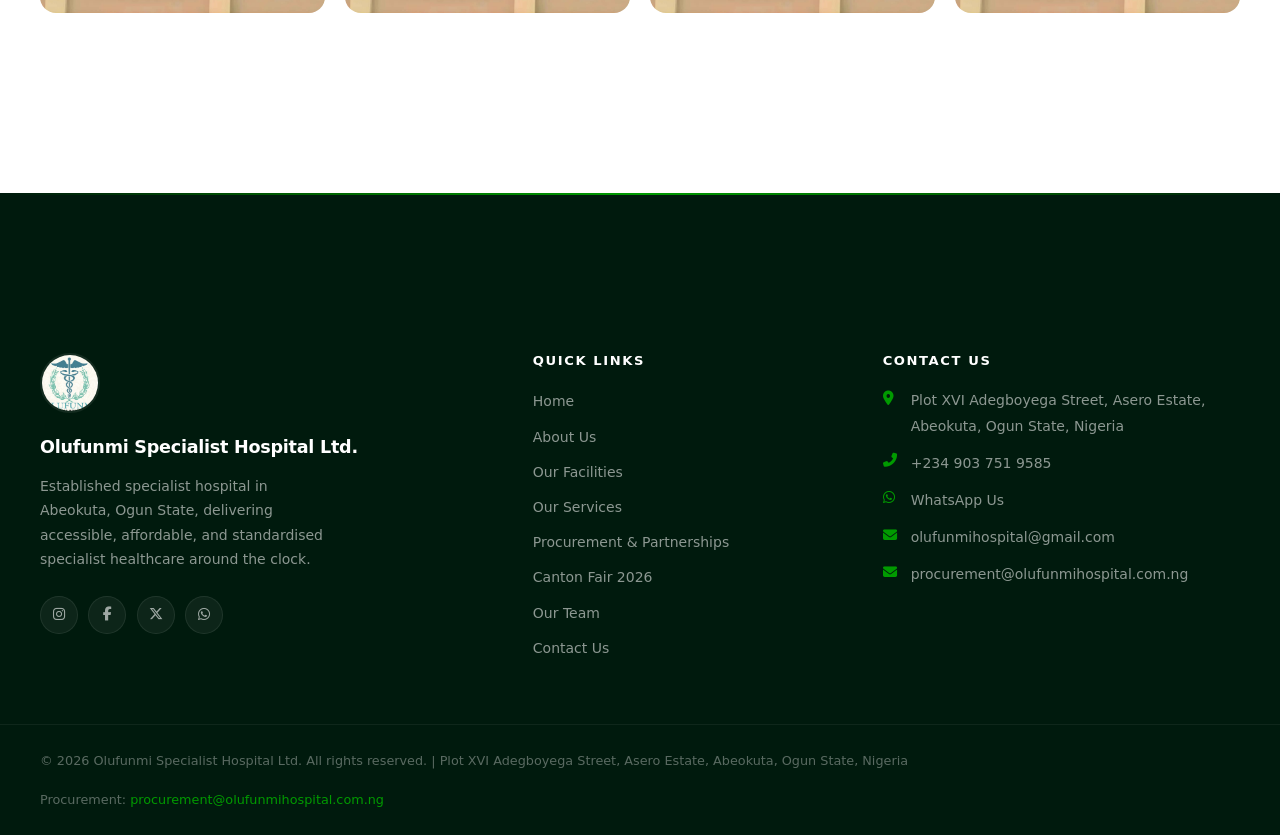
==== commit c4e3cae7: "Refresh website copy with premium hospital messaging and leadership profiles" ====
--- a/about.html
+++ b/about.html
@@ -169,9 +169,7 @@
                 color: rgba(255, 255, 255, 0.7);
               "
             >
-              Established on October 4, 2010, we have spent over 15 years
-              providing round-the-clock, high-quality specialist healthcare in
-              Abeokuta.
+              Located in Abeokuta, Nigeria and established on October 4, 2010, we are a leading specialist hospital known for high-quality, patient-centered healthcare and trusted service delivery.
             </p>
           </div>
         </div>
@@ -186,26 +184,16 @@
                 ><i class="fas fa-history"></i> Our History</span
               >
               <h2 class="section-title" style="margin-bottom: 1.5rem">
-                Brief History of Olufunmi Specialist Hospital
+                About Olufunmi Specialist Hospital
               </h2>
               <p class="drop-cap">
-                Olufunmi Specialist Hospital was established on October 4, 2010,
-                as a world-class and reputable health facility in Abeokuta. From
-                our base in Asero Estate, we provide round-the-clock,
-                high-quality, patient-focused, easily accessible, and
-                cost-effective healthcare for individuals and corporate
-                organisations.
+                Olufunmi Specialist Hospital is a leading healthcare institution in Abeokuta, Nigeria, dedicated to delivering high-quality, patient-centered medical services. Since our establishment on October 4, 2010, we have built a strong reputation for excellence through innovation, professionalism, and compassionate care.
               </p>
               <p style="margin-top: 1.25rem; color: var(--text-muted)">
-                With over 15 years of service, our professionalism, efficiency,
-                tactfulness, and prompt delivery—supported by a serene and neat
-                environment—have earned us a reputation for excellence among
-                public and private organisations.
+                For over a decade, we have earned the trust of individuals, families, and corporate organizations by consistently providing accessible, efficient, and cost-effective healthcare services.
               </p>
               <p style="margin-top: 1.25rem; color: var(--text-muted)">
-                We have consistently maintained the trust and confidence of our
-                clients by delivering dependable healthcare services that meet
-                evolving community needs.
+                Our commitment to clinical excellence, prompt service delivery, and a serene, hygienic environment distinguishes us as a trusted healthcare provider.
               </p>
             </div>
             <div data-aos="fade-left" data-aos-delay="150">
@@ -336,25 +324,21 @@
               <div class="mvv-icon"><i class="fas fa-heartbeat"></i></div>
               <h3>Our Mission</h3>
               <p>
-                To provide accessible, affordable, and standardised care for
-                people within and outside our community.
+                To provide accessible, affordable, and standardized healthcare services to individuals and communities within and beyond Nigeria.
               </p>
             </div>
             <div class="mvv-card vision">
               <div class="mvv-icon"><i class="fas fa-eye"></i></div>
               <h3>Our Vision</h3>
               <p>
-                To remain a trusted specialist hospital known for high-quality,
-                patient-focused care, professional excellence, and dependable
-                service delivery.
+                As part of our long-term commitment to advancing healthcare in Nigeria, we are expanding our impact through the development of a Nursing College and a Specialist Hospital.
               </p>
             </div>
             <div class="mvv-card values">
               <div class="mvv-icon"><i class="fas fa-star"></i></div>
               <h3>Our Values</h3>
               <p>
-                Professionalism, efficiency, tactfulness, compassion, integrity,
-                and prompt delivery in a serene and respectful care environment.
+                We are actively sourcing modern medical equipment and building international partnerships through Canton Fair 2026 to deliver advanced services aligned with global standards.
               </p>
             </div>
           </div>
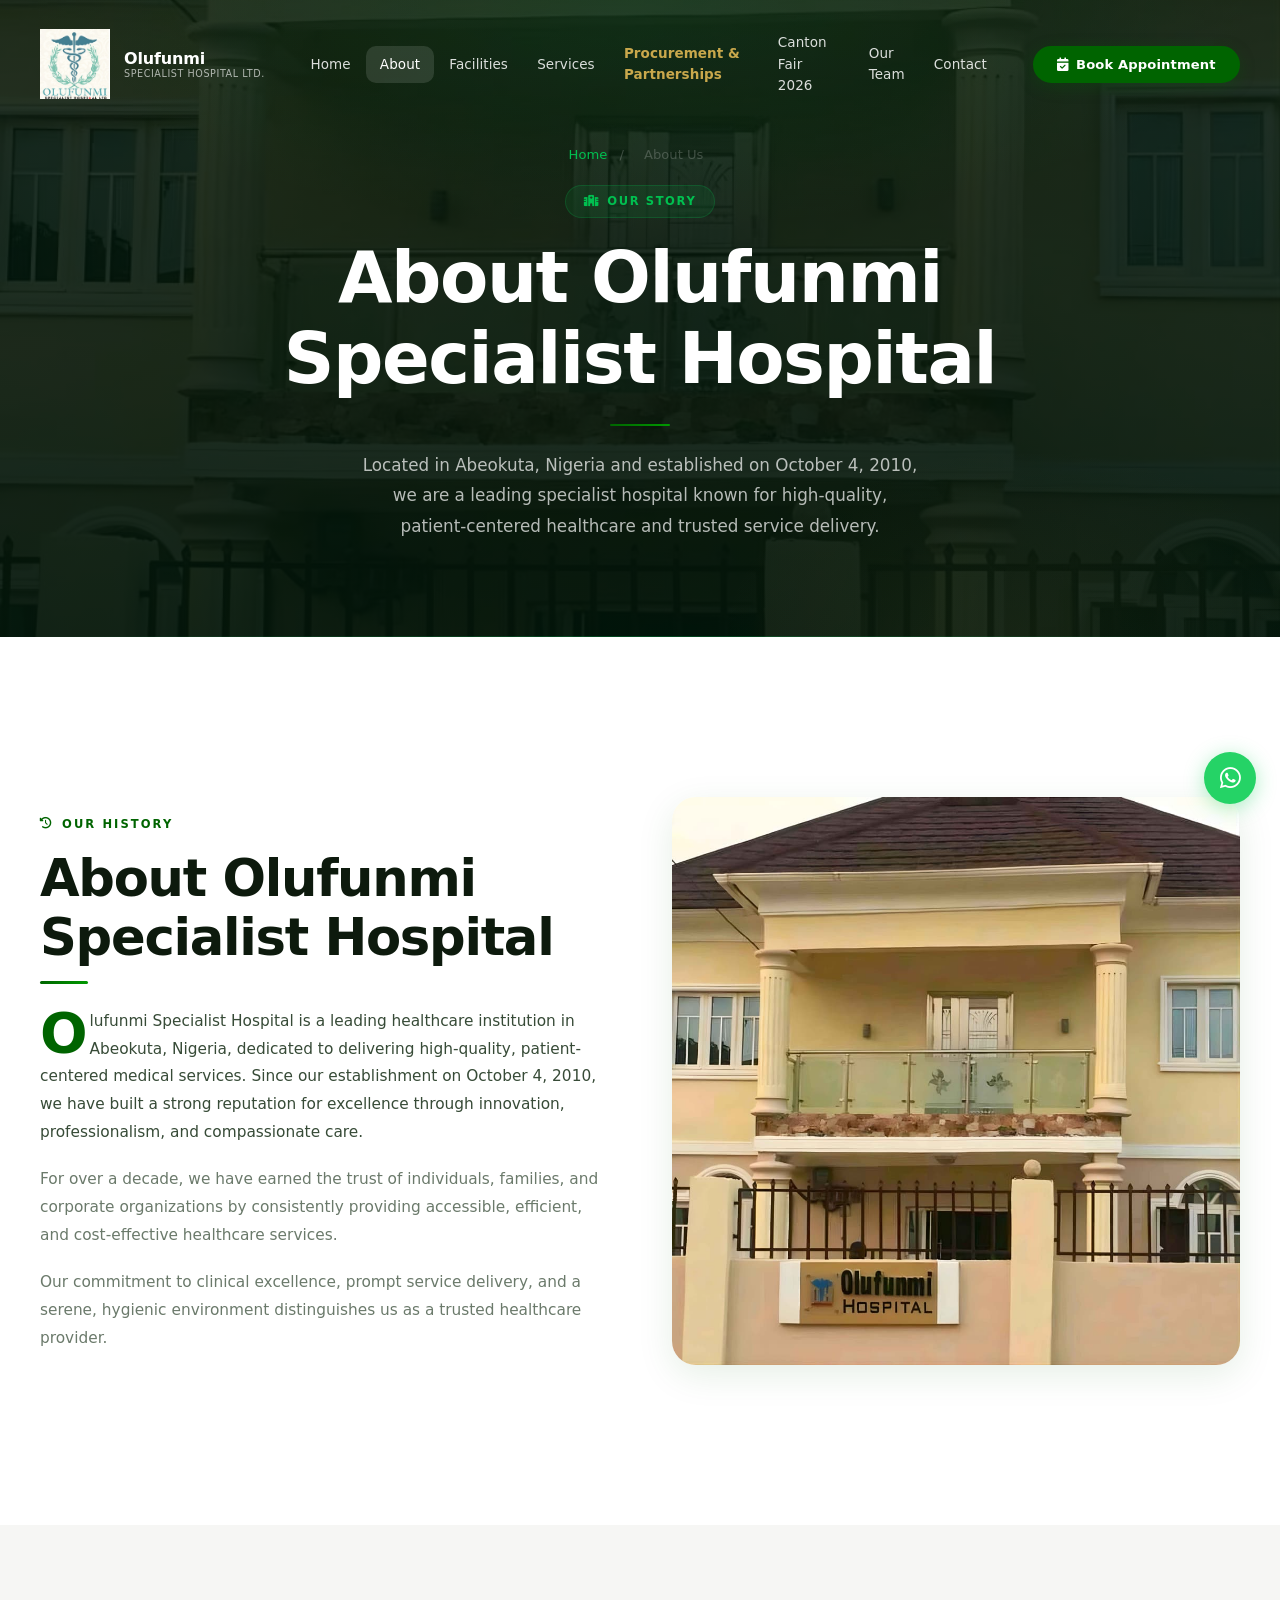
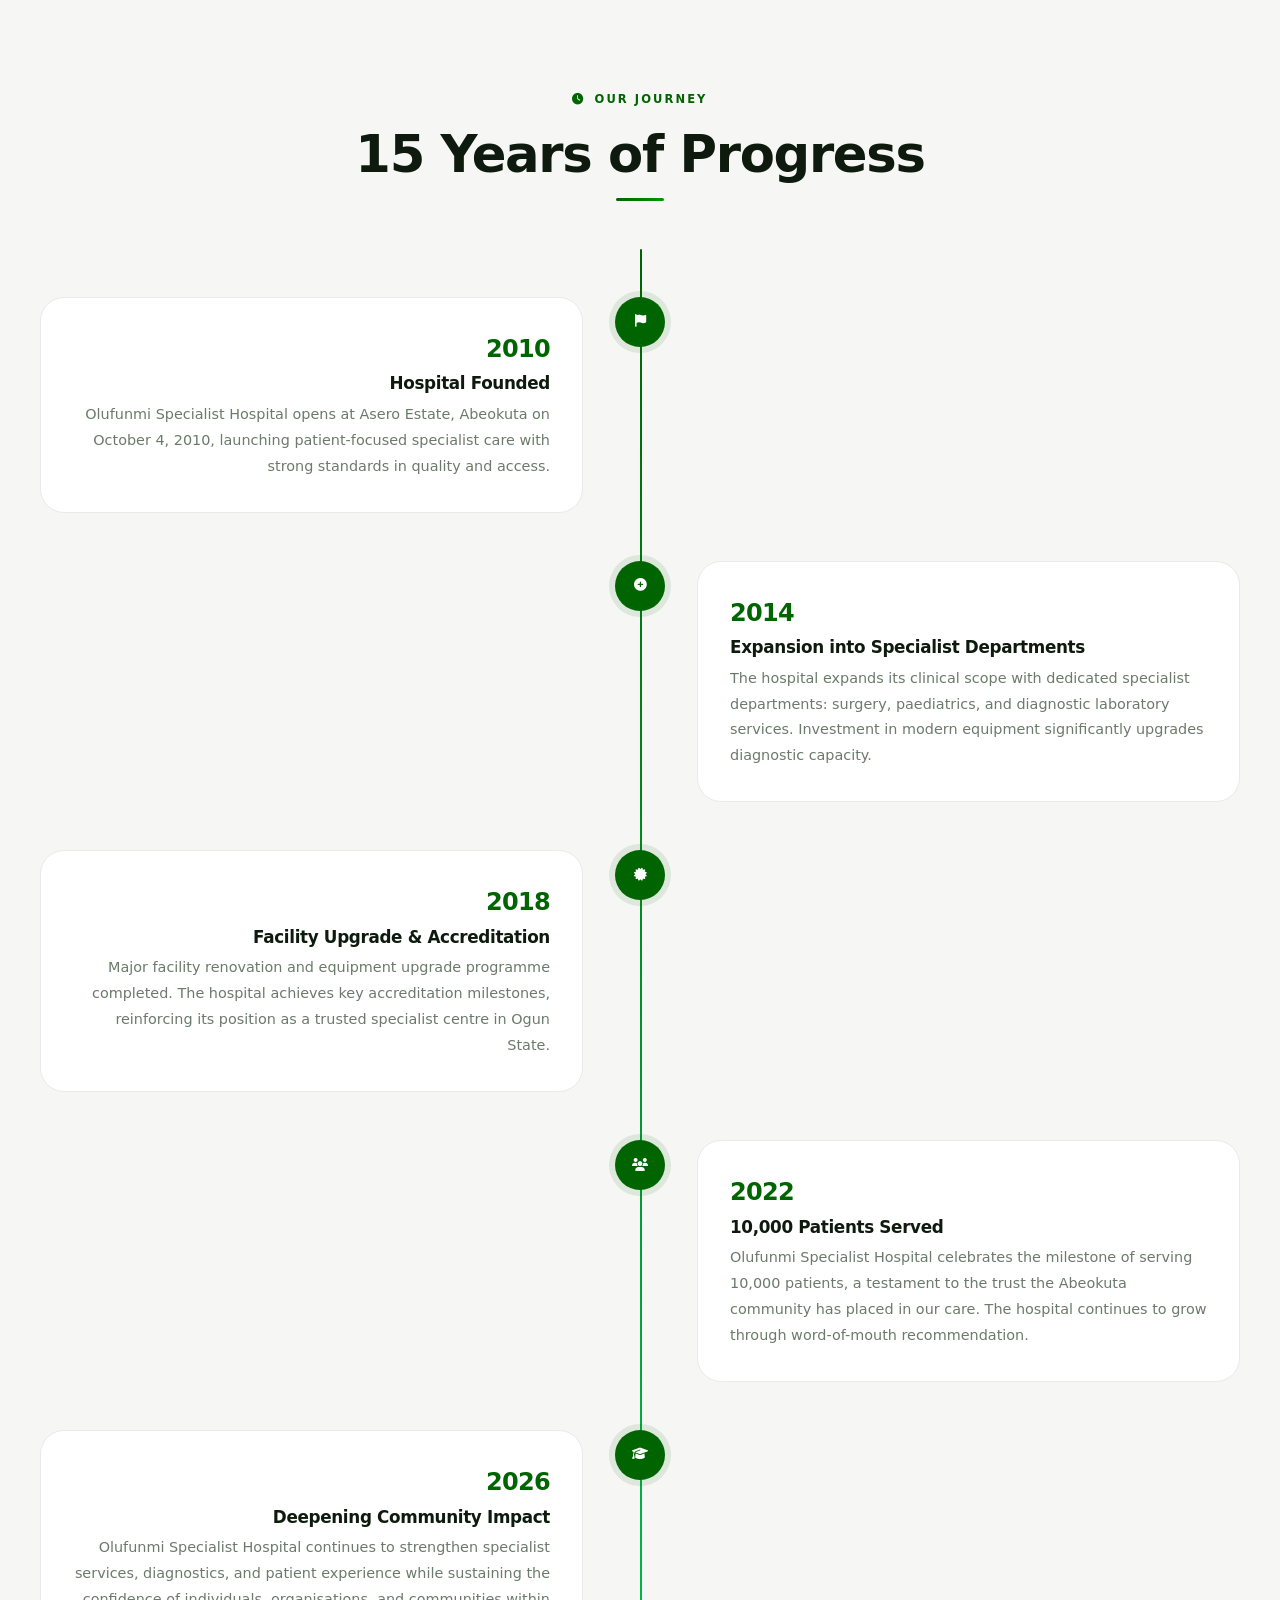
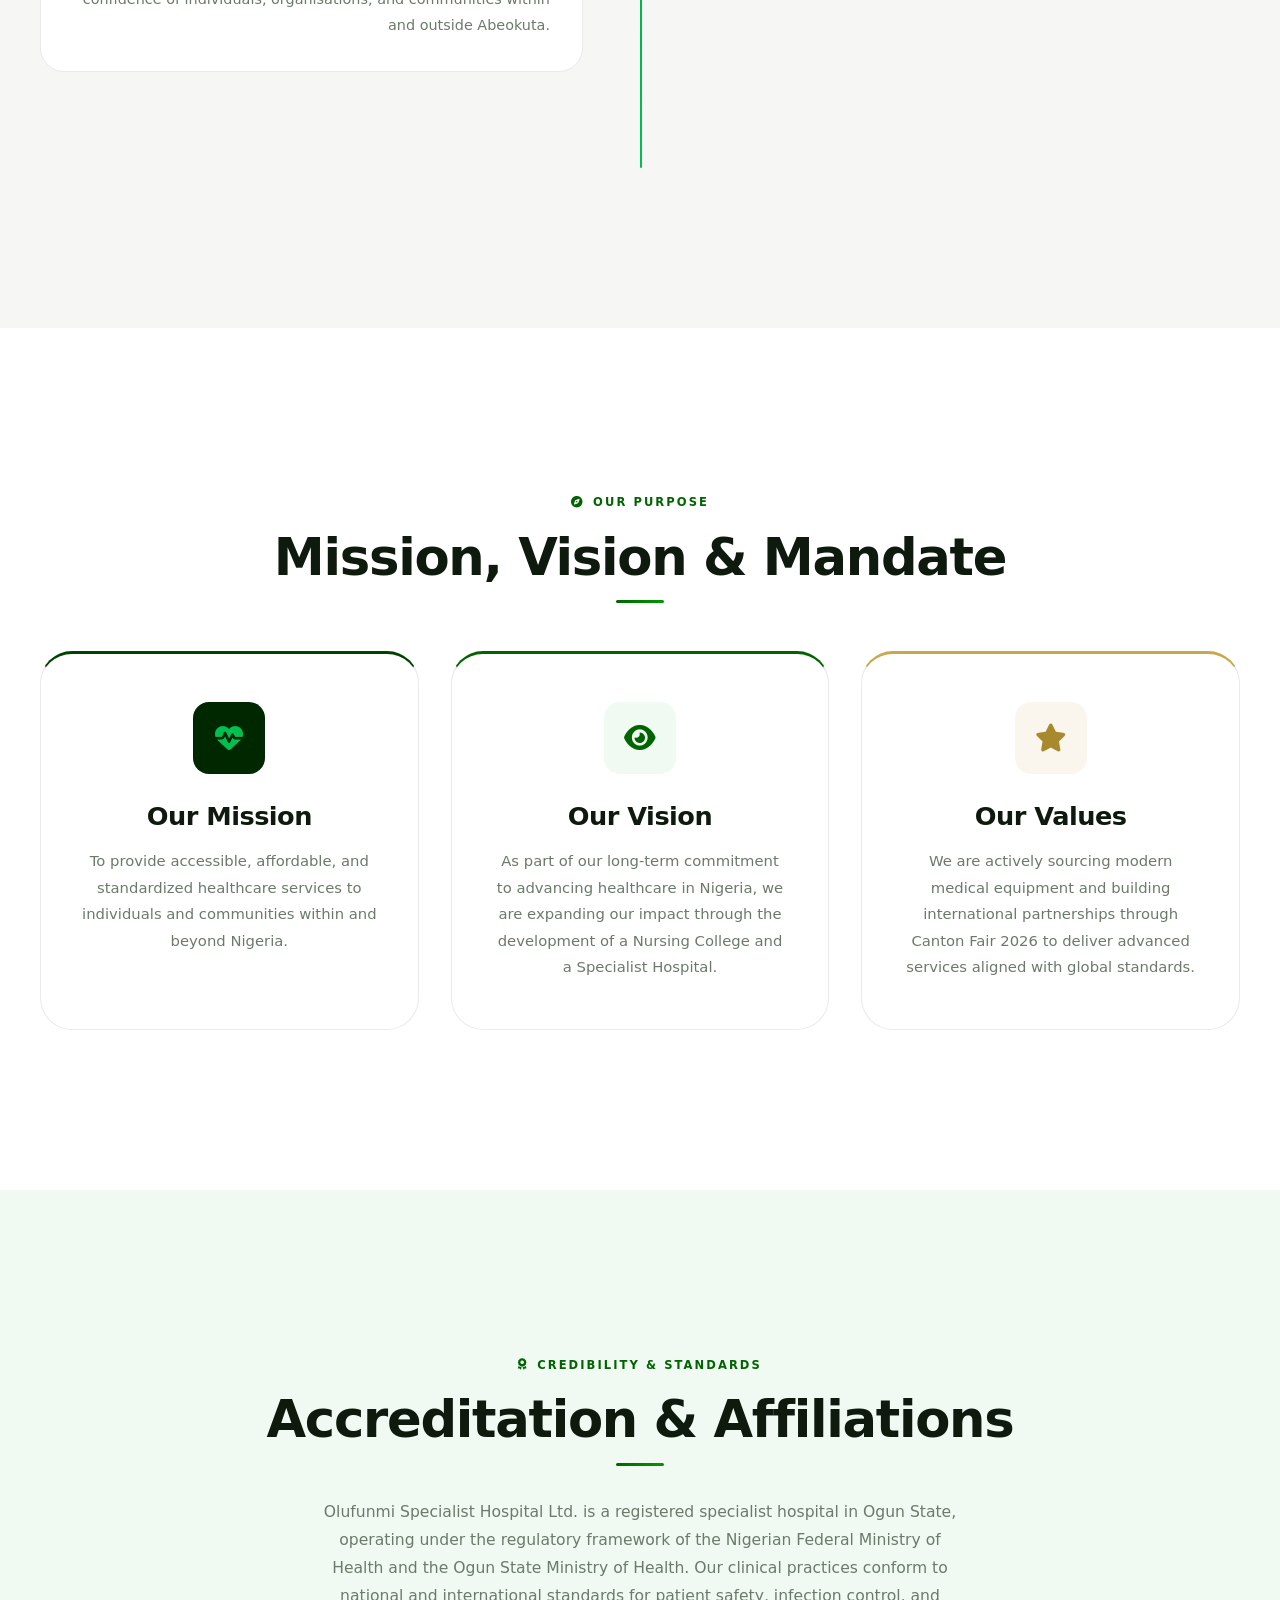
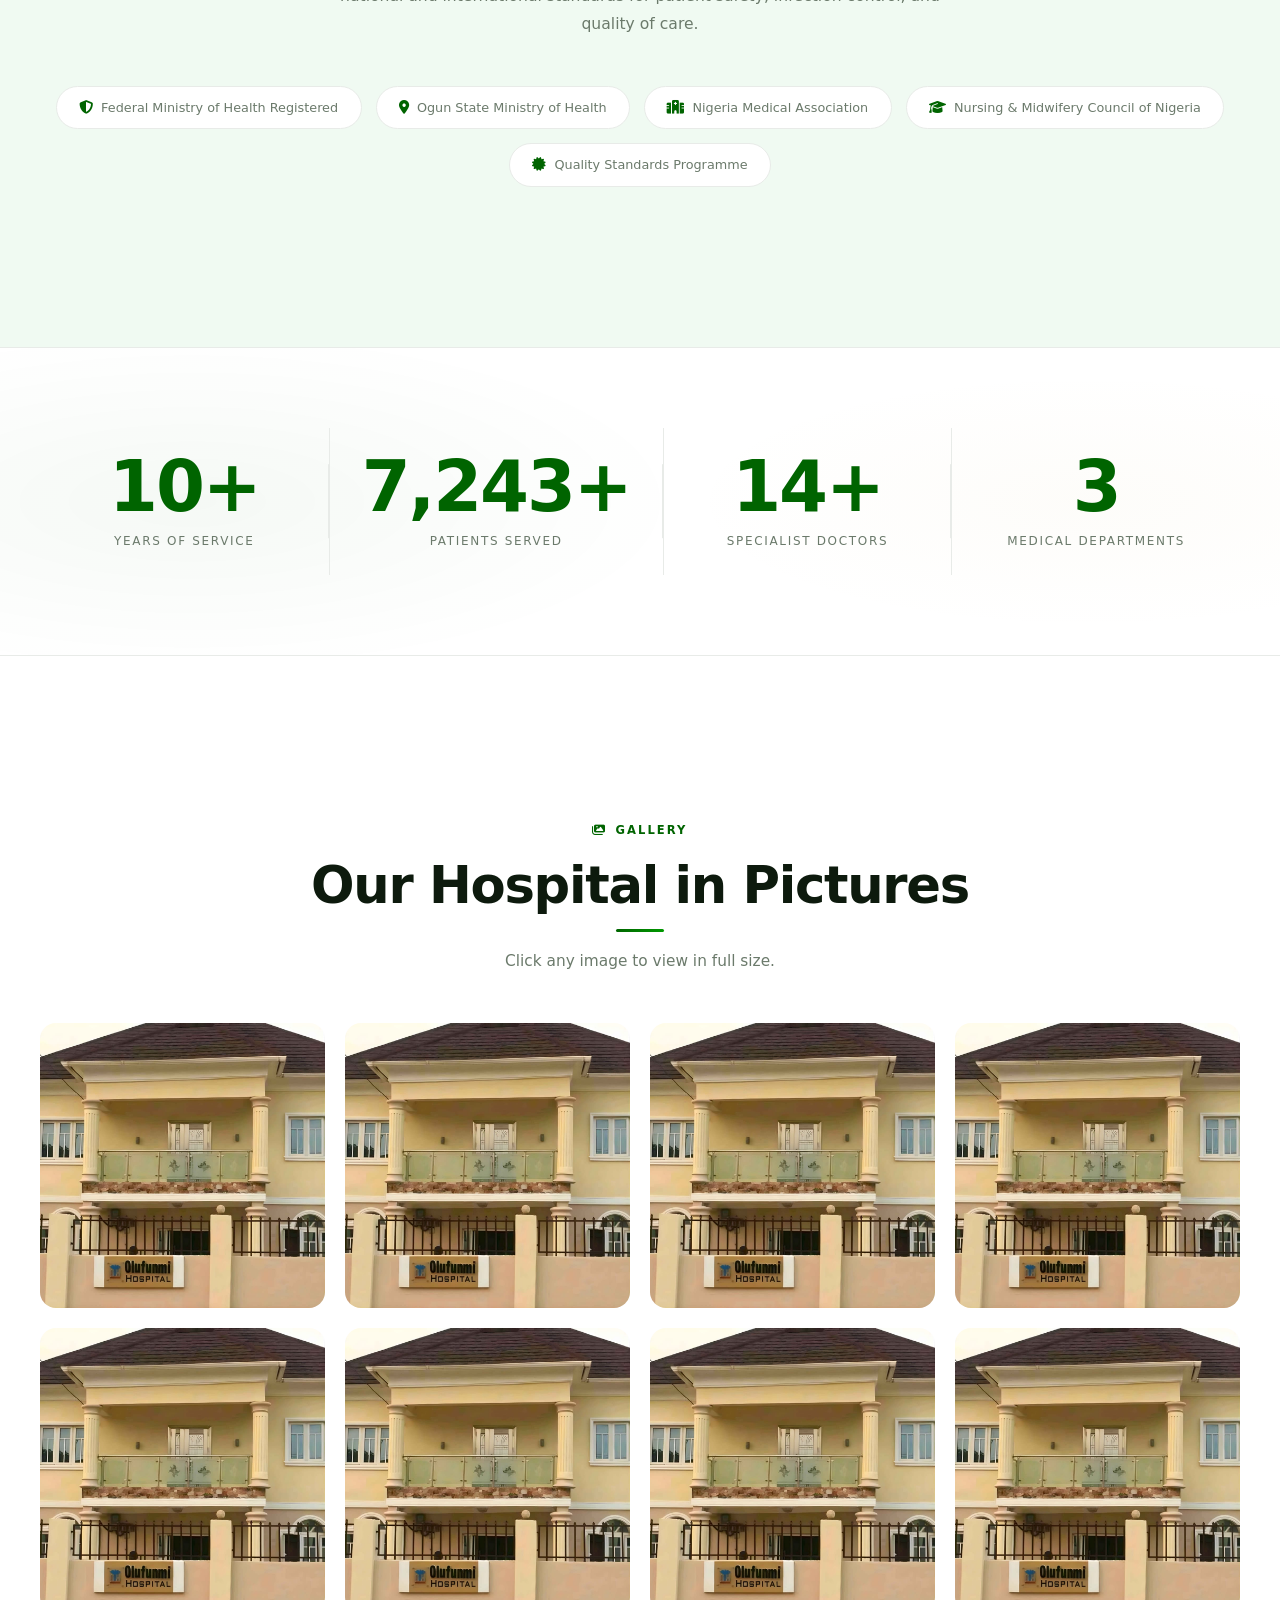
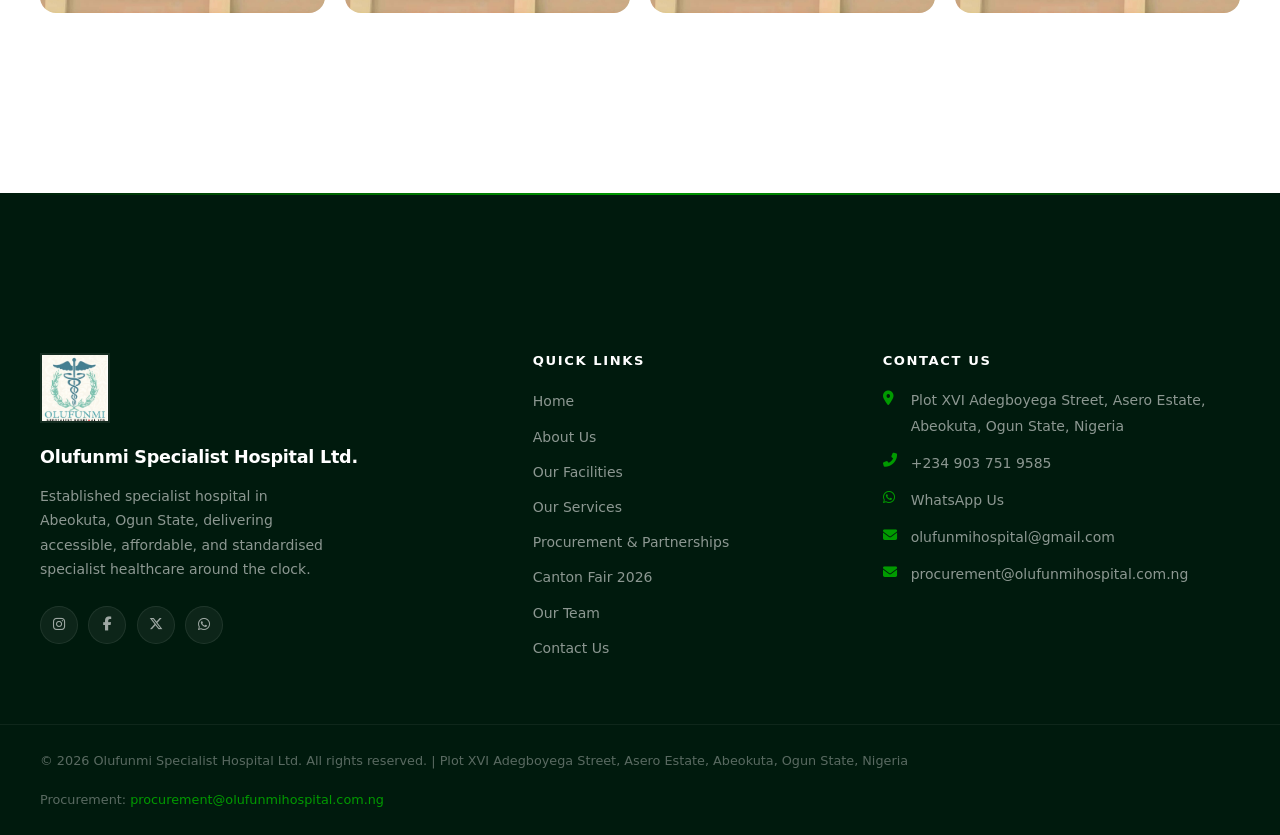
==== commit a26eb413: "Add v1.0 cache-busting query to stylesheet links" ====
--- a/about.html
+++ b/about.html
@@ -48,7 +48,7 @@
       rel="stylesheet"
       href="https://cdnjs.cloudflare.com/ajax/libs/Swiper/10.3.1/swiper-bundle.min.css"
     />
-    <link rel="stylesheet" href="assets/css/styles.css" />
+    <link rel="stylesheet" href="assets/css/styles.css?v=1.0" />
       <script type="application/ld+json">
       {
         "@context": "https://schema.org",
--- a/assets/css/styles.css
+++ b/assets/css/styles.css
@@ -554,11 +554,11 @@
 }
 
 .nav-logo img {
-  width: 48px;
-  height: 48px;
-  border-radius: 50%;
+  width: 70px;
+  height: 70px;
+  /* border-radius: 50%; */
   object-fit: cover;
-  border: 2px solid rgba(255, 255, 255, 0.25);
+  /* border: 2px solid rgba(255, 255, 255, 0.25); */
   transition: var(--transition);
 }
 
@@ -859,6 +859,9 @@
   letter-spacing: -0.03em;
   font-weight: 800;
 }
+.hero h1 span {
+  display: block;
+}
 
 .hero h1 .text-accent {
   color: var(--green-300);
@@ -2566,9 +2569,9 @@
 }
 
 .footer-brand img {
-  border-radius: 50%;
-  width: 60px;
-  height: 60px;
+  /* border-radius: 50%; */
+  width: 70px;
+  height: 70px;
   object-fit: cover;
   margin-bottom: 1.25rem;
   border: 2px solid rgba(255, 255, 255, 0.08);
@@ -2853,28 +2856,32 @@
 }
 
 /* Leadership Cards */
+.leadership-grid {
+  display: grid;
+  gap: 1.5rem;
+}
+
 .leadership-card {
   background: white;
   border-radius: var(--radius-xl);
-  overflow: hidden;
+  overflow: clip;
   border: 1px solid var(--border);
   transition: var(--transition);
   position: relative;
+  display: grid;
+  grid-template-columns: minmax(0, 1fr);
 }
 
 .leadership-card:hover {
   box-shadow: var(--shadow-lg);
-  transform: translateY(-4px);
+  transform: translateY(-3px);
   border-color: var(--border-green);
 }
 
 .leadership-img-wrap {
   position: relative;
-  height: 280px;
+  min-height: 250px;
   background: var(--grad-dark);
-  display: flex;
-  align-items: center;
-  justify-content: center;
   overflow: hidden;
 }
 
@@ -2889,11 +2896,13 @@
 .leadership-img-wrap::after {
   content: "";
   position: absolute;
-  bottom: 0;
-  left: 0;
-  right: 0;
-  height: 80px;
-  background: linear-gradient(to top, rgba(0, 26, 13, 0.6), transparent);
+  inset: 0;
+  background: linear-gradient(
+    140deg,
+    rgba(0, 26, 13, 0.18),
+    rgba(0, 26, 13, 0) 52%
+  );
+  pointer-events: none;
 }
 
 .leadership-initials {
@@ -2927,68 +2936,93 @@
 .leadership-img {
   width: 100%;
   height: 100%;
-  object-fit: cover;
+  object-fit: contain;
+  object-position: center top;
+  display: block;
+  position: relative;
+  z-index: 1;
 }
 
 .leadership-content {
-  padding: 2.25rem 2rem;
+  padding: 1.75rem;
+  display: grid;
+  gap: 1.1rem;
+}
+
+.leadership-header h3,
+.leadership-header .leadership-role {
+  margin: 0;
 }
 
 .leadership-content h3 {
   color: var(--text-heading);
-  margin-bottom: 0.15rem;
-  font-size: 1.25rem;
+  margin-bottom: 0.3rem;
+  font-size: 1.22rem;
+  line-height: 1.25;
 }
 
 .leadership-role {
   color: var(--green-600);
   font-weight: 600;
-  font-size: 0.82rem;
+  font-size: 0.78rem;
   display: block;
-  margin-bottom: 1.25rem;
+  margin-bottom: 0;
   text-transform: uppercase;
-  letter-spacing: 0.05em;
+  letter-spacing: 0.06em;
+  line-height: 1.45;
 }
 
 .leadership-content p {
   color: var(--text-muted);
   font-size: 0.9rem;
-  margin-bottom: 1.5rem;
-  line-height: 1.75;
+  margin: 0;
+  line-height: 1.7;
+}
+
+.leadership-bio {
+  display: grid;
+  gap: 0.8rem;
 }
 
 .leadership-stats {
-  display: flex;
-  gap: 1.5rem;
-  padding: 1.25rem 0;
+  display: grid;
+  grid-template-columns: repeat(3, minmax(0, 1fr));
+  gap: 0.8rem;
+  padding: 0.95rem 0;
   border-top: 1px solid var(--border);
   border-bottom: 1px solid var(--border);
-  margin-bottom: 1.5rem;
+  margin: 0;
 }
 
 .leadership-stat {
   display: flex;
   flex-direction: column;
   align-items: center;
-  gap: 0.2rem;
-  flex: 1;
+  justify-content: center;
+  gap: 0.28rem;
+  text-align: center;
+  min-height: 68px;
+  padding: 0.25rem 0.35rem;
+  border-radius: var(--radius-sm);
+  background: var(--green-50);
 }
 
 .leadership-stat-num {
-  font-size: 1.4rem;
+  font-size: 1.08rem;
   font-weight: 800;
   color: var(--green-600);
-  letter-spacing: -0.03em;
+  letter-spacing: -0.015em;
   line-height: 1;
 }
 
 .leadership-stat-label {
-  font-size: 0.65rem;
+  font-size: 0.62rem;
   text-transform: uppercase;
-  letter-spacing: 0.08em;
+  letter-spacing: 0.07em;
   color: var(--text-muted);
   font-weight: 500;
   text-align: center;
+  line-height: 1.25;
 }
 
 /* Info Banner */
@@ -3278,6 +3312,75 @@
   color: var(--text-muted);
   font-size: 0.875rem;
   margin: 0;
+}
+
+/* Procurement: College Construction Section */
+.college-construction-section {
+  background: var(--white);
+}
+
+.college-construction-grid {
+  display: grid;
+  grid-template-columns: 1.5fr 1fr;
+  gap: 1.5rem;
+  margin-bottom: 1.5rem;
+}
+
+.college-construction-card,
+.college-china-card,
+.college-gallery-item {
+  background: var(--off-white);
+  border: 1px solid var(--border);
+  border-radius: var(--radius-lg);
+}
+
+.college-construction-card {
+  padding: 1.75rem;
+}
+
+.college-construction-card h3 {
+  margin-bottom: 0.9rem;
+  font-size: 1.2rem;
+}
+
+.college-construction-card p {
+  margin-bottom: 0;
+  color: var(--text-muted);
+}
+
+.college-china-card {
+  padding: 0.85rem;
+}
+
+.college-china-card img {
+  border-radius: var(--radius-md);
+  width: 100%;
+  height: 220px;
+  object-fit: cover;
+  display: block;
+}
+
+.college-china-card p {
+  margin: 0.75rem 0 0;
+  color: var(--text-muted);
+  font-size: 0.875rem;
+}
+
+.college-gallery {
+  display: grid;
+  grid-template-columns: repeat(2, minmax(0, 1fr));
+  gap: 1.5rem;
+}
+
+.college-gallery-item {
+  overflow: hidden;
+}
+
+.college-gallery-item img {
+  display: block;
+  width: 100%;
+  height: 320px;
+  object-fit: cover;
 }
 
 /* Sourcing Cards (Canton Fair dark sections) */
@@ -3780,8 +3883,32 @@
     order: 3;
     text-align: left;
   }
+  .leadership-card {
+    grid-template-columns: minmax(235px, 33%) minmax(0, 1fr);
+    align-items: stretch;
+  }
   .leadership-img-wrap {
-    height: 280px;
+    min-height: 100%;
+  }
+  .leadership-content {
+    padding: 1.65rem 1.7rem;
+    gap: 0.95rem;
+  }
+  .leadership-bio {
+    gap: 0.65rem;
+  }
+  .leadership-content p {
+    font-size: 0.875rem;
+    line-height: 1.65;
+  }
+  .leadership-role {
+    font-size: 0.74rem;
+  }
+  .leadership-stat-num {
+    font-size: 1rem;
+  }
+  .leadership-stat-label {
+    font-size: 0.6rem;
   }
 }
 
@@ -3904,6 +4031,15 @@
   .why-partner-row {
     flex-direction: column;
     align-items: flex-start;
+  }
+  .college-construction-grid,
+  .college-gallery {
+    grid-template-columns: 1fr;
+  }
+  .college-china-card img,
+  .college-gallery-item img {
+    height: auto;
+    max-height: 360px;
   }
   .pull-quote {
     padding: 1rem 1.25rem;
